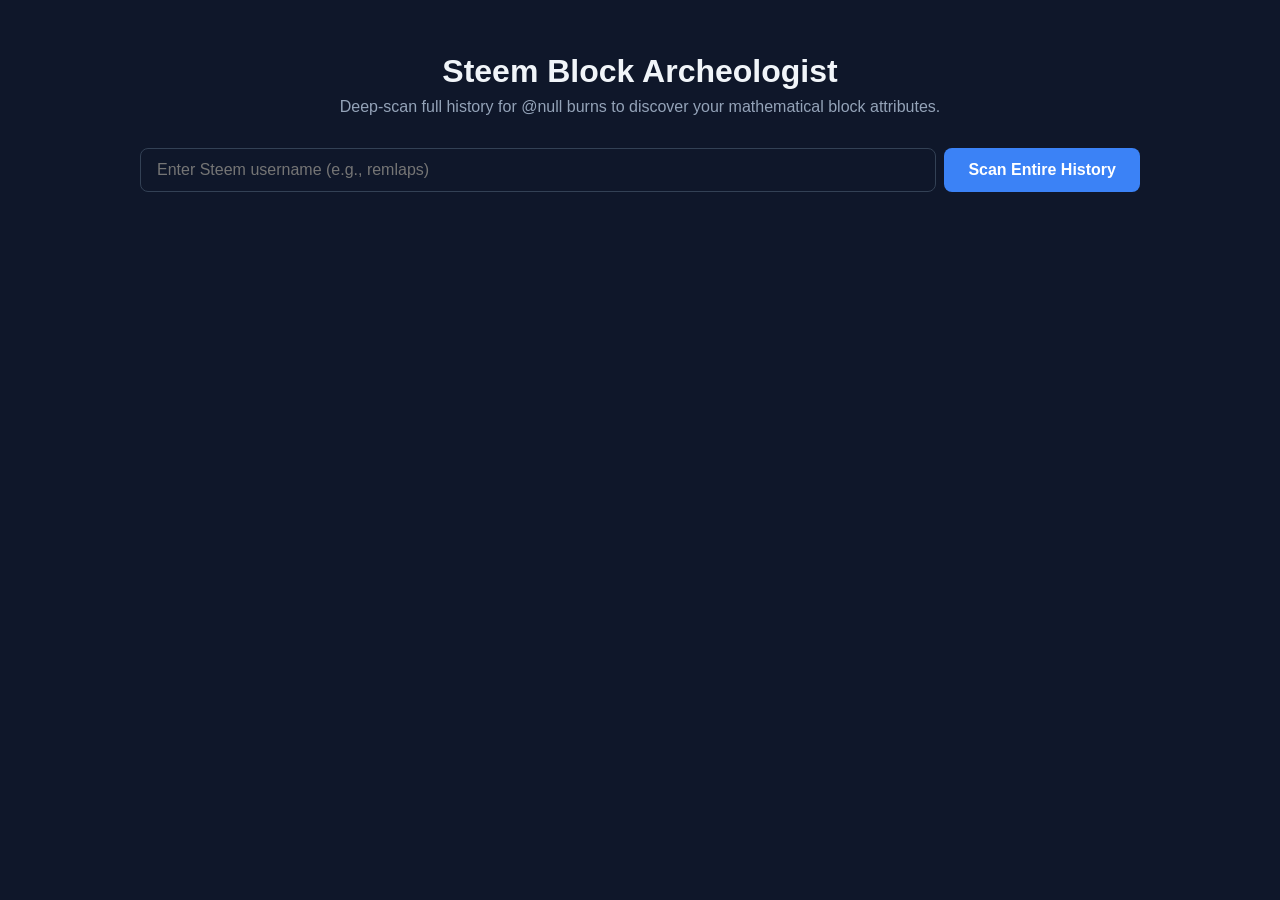
==== index.htm @ ae75a41e "Add initial HTML structure for Steem Block Archeologist" ====
<!DOCTYPE html>
<html lang="en">
<head>
    <meta charset="UTF-8">
    <meta name="viewport" content="width=device-width, initial-scale=1.0">
    <title>Steem Block Archeologist</title>
    <style>
        :root {
            --bg-color: #0f172a;
            --card-bg: #1e293b;
            --text-main: #f8fafc;
            --text-muted: #94a3b8;
            --accent: #3b82f6;
            --accent-gold: #f59e0b;

            /* Badge & Stat Border Colors */
            --color-prime: #818cf8; --bg-prime: #1e1b4b; --border-prime: #4338ca;
            --color-fib: #34d399; --bg-fib: #064e3b; --border-fib: #047857;
            --color-mile: #fb923c; --bg-mile: #7c2d12; --border-mile: #9a3412;
            --color-bin: #4ade80; --bg-bin: #14532d; --border-bin: #15803d;
            --color-even: #a7f3d0; --bg-even: #065f46; --border-even: #047857;
            --color-odd: #fbcfe8; --bg-odd: #831843; --border-odd: #9d174d;
            --color-pal: #f472b6; --bg-pal: #500724; --border-pal: #701a75;
            --color-harshad: #67e8f9; --bg-harshad: #164e63; --border-harshad: #0e7490;
            --color-biclass: #c084fc; --bg-biclass: #3b0764; --border-biclass: #581c87;
            --color-radar: #38bdf8; --bg-radar: #0c4a6e; --border-radar: #0369a1;
            --color-happy: #34d399; --bg-happy: #14532d; --border-happy: #166534;
            --color-bookend: #93c5fd; --bg-bookend: #1e3a8a; --border-bookend: #1d4ed8;
            --color-mill: #f43f5e; --bg-mill: #4c0519; --border-mill: #9f1239;
            --color-zeroes: #e2e8f0; --bg-zeroes: #334155; --border-zeroes: #475569;
            --color-kind: #a855f7; --bg-kind: #2e1065; --border-kind: #6b21a8;
            --color-std: #cbd5e1; --bg-std: #334155; --border-std: #475569;
        }
        body {
            font-family: -apple-system, BlinkMacSystemFont, "Segoe UI", Roboto, sans-serif;
            background-color: var(--bg-color);
            color: var(--text-main);
            margin: 0;
            padding: 2rem;
            display: flex;
            flex-direction: column;
            align-items: center;
        }
        .container {
            max-width: 1000px;
            width: 100%;
        }
        header {
            text-align: center;
            margin-bottom: 2rem;
        }
        h1 { margin-bottom: 0.5rem; color: #f1f5f9; }
        p { color: var(--text-muted); margin-top: 0; }
        .search-box {
            display: flex;
            gap: 0.5rem;
            margin-bottom: 2rem;
        }
        input {
            flex: 1;
            padding: 0.75rem 1rem;
            border-radius: 0.5rem;
            border: 1px solid #334155;
            background-color: #0f172a;
            color: white;
            font-size: 1rem;
        }
        button {
            padding: 0.75rem 1.5rem;
            border-radius: 0.5rem;
            border: none;
            background-color: var(--accent);
            color: white;
            font-size: 1rem;
            font-weight: 600;
            cursor: pointer;
        }
        button:hover { background-color: #2563eb; }
        button:disabled { background-color: #475569; cursor: not-allowed; }

        /* Summary Dashboard Styles */
        .summary-dashboard {
            background-color: #111827;
            border: 1px solid #1f2937;
            border-radius: 0.75rem;
            padding: 1.5rem;
            margin-bottom: 2rem;
            display: none;
        }
        .summary-title {
            font-size: 1.1rem;
            font-weight: 600;
            color: #f3f4f6;
            margin-bottom: 1rem;
            border-bottom: 1px solid #374151;
            padding-bottom: 0.5rem;
        }
        .summary-grid {
            display: grid;
            grid-template-columns: repeat(auto-fit, minmax(140px, 1fr));
            gap: 0.75rem;
        }
        .summary-stat {
            background-color: var(--card-bg);
            border: 1px solid #334155;
            border-radius: 0.5rem;
            padding: 0.5rem;
            text-align: center;
        }
        .stat-label {
            font-size: 0.7rem;
            font-weight: 700;
            text-transform: uppercase;
            letter-spacing: 0.05em;
            margin-bottom: 0.25rem;
            white-space: nowrap;
            overflow: hidden;
            text-overflow: ellipsis;
        }
        .stat-val { font-size: 1.25rem; font-weight: 700; }

        /* Label Colors applied to Stat Cards */
        .lbl-total { color: #f8fafc; } .lbl-prime { color: var(--color-prime); }
        .lbl-fib { color: var(--color-fib); } .lbl-mile { color: var(--color-mile); }
        .lbl-bin { color: var(--color-bin); } .lbl-even { color: var(--color-even); }
        .lbl-odd { color: var(--color-odd); } .lbl-pal { color: var(--color-pal); }
        .lbl-harshad { color: var(--color-harshad); } .lbl-biclass { color: var(--color-biclass); }
        .lbl-radar { color: var(--color-radar); } .lbl-happy { color: var(--color-happy); }
        .lbl-bookend { color: var(--color-bookend); } .lbl-mill { color: var(--color-mill); }
        .lbl-zeroes { color: var(--color-zeroes); } .lbl-kind { color: var(--color-kind); }
        .lbl-std { color: var(--color-std); }

        /* Card Layout Styles */
        .results-grid {
            display: grid;
            grid-template-columns: repeat(auto-fill, minmax(280px, 1fr));
            gap: 1.5rem;
        }
        .card {
            background-color: var(--card-bg);
            border: 1px solid #334155;
            border-radius: 0.75rem;
            padding: 1.25rem;
            display: flex;
            flex-direction: column;
            gap: 0.75rem;
            box-shadow: 0 4px 6px -1px rgb(0 0 0 / 0.1);
        }
        .card.king {
            border-color: var(--accent-gold);
            box-shadow: 0 0 12px rgba(245, 158, 11, 0.2);
        }
        .card-top-row {
            display: flex;
            justify-content: space-between;
            align-items: center;
        }
        .crown-badge {
            background-color: rgba(245, 158, 11, 0.15);
            color: var(--accent-gold);
            padding: 0.2rem 0.5rem;
            border-radius: 0.25rem;
            font-size: 0.7rem;
            font-weight: 700;
            text-transform: uppercase;
        }
        .dominance-note {
            font-size: 0.78rem;
            color: var(--text-muted);
            background: rgba(0,0,0,0.2);
            padding: 0.4rem 0.5rem;
            border-radius: 0.375rem;
        }
        .block-num { font-size: 1.25rem; font-weight: 700; color: #e2e8f0; }
        .burn-val { font-family: monospace; font-size: 0.95rem; color: #38bdf8; }
        .badges-container { display: flex; flex-wrap: wrap; gap: 0.4rem; margin-top: 0.5rem; }
        .badge {
            font-size: 0.7rem;
            font-weight: 700;
            padding: 0.25rem 0.5rem;
            border-radius: 0.25rem;
            text-transform: uppercase;
            letter-spacing: 0.05em;
        }
        .badge-prime { background-color: var(--bg-prime); color: var(--color-prime); border: 1px solid var(--border-prime); }
        .badge-fib { background-color: var(--bg-fib); color: var(--color-fib); border: 1px solid var(--border-fib); }
        .badge-milestone { background-color: var(--bg-mile); color: var(--color-mile); border: 1px solid var(--border-mile); }
        .badge-binary { background-color: var(--bg-bin); color: var(--color-bin); border: 1px solid var(--border-bin); }
        .badge-even { background-color: var(--bg-even); color: var(--color-even); border: 1px solid var(--border-even); }
        .badge-odd { background-color: var(--bg-odd); color: var(--color-odd); border: 1px solid var(--border-odd); }
        .badge-pal { background-color: var(--bg-pal); color: var(--color-pal); border: 1px solid var(--border-pal); }
        .badge-harshad { background-color: var(--bg-harshad); color: var(--color-harshad); border: 1px solid var(--border-harshad); }
        .badge-biclass { background-color: var(--bg-biclass); color: var(--color-biclass); border: 1px solid var(--border-biclass); }
        .badge-radar { background-color: var(--bg-radar); color: var(--color-radar); border: 1px solid var(--border-radar); }
        .badge-happy { background-color: var(--bg-happy); color: var(--color-happy); border: 1px solid var(--border-happy); }
        .badge-bookend { background-color: var(--bg-bookend); color: var(--color-bookend); border: 1px solid var(--border-bookend); }
        .badge-mill { background-color: var(--bg-mill); color: var(--color-mill); border: 1px solid var(--border-mill); }
        .badge-zeroes { background-color: var(--bg-zeroes); color: var(--color-zeroes); border: 1px solid var(--border-zeroes); }
        .badge-kind { background-color: var(--bg-kind); color: var(--color-kind); border: 1px solid var(--border-kind); }
        .status { text-align: center; color: var(--text-muted); font-style: italic; margin-bottom: 1rem; }
    </style>
</head>
<body>

<div class="container">
    <header>
        <h1>Steem Block Archeologist</h1>
        <p>Deep-scan full history for @null burns to discover your mathematical block attributes.</p>
    </header>

    <div class="search-box">
        <input type="text" id="username" placeholder="Enter Steem username (e.g., remlaps)" value="">
        <button id="scan-btn" onclick="scanBurnHistory()">Scan Entire History</button>
    </div>

    <div id="status" class="status"></div>

    <!-- Summary Dashboard Layout Frame -->
    <div id="summary-dashboard" class="summary-dashboard">
        <div class="summary-title">Archeology Metrics Summary</div>
        <div class="summary-grid">
            <div class="summary-stat" style="border-color: #4b5563;"><div class="stat-label lbl-total">Total Burned</div><div id="stat-total" class="stat-val">0</div></div>
            <div class="summary-stat" style="border-color: var(--border-even);"><div class="stat-label lbl-even">Even</div><div id="stat-even" class="stat-val">0</div></div>
            <div class="summary-stat" style="border-color: var(--border-odd);"><div class="stat-label lbl-odd">Odd</div><div id="stat-odd" class="stat-val">0</div></div>
            <div class="summary-stat" style="border-color: var(--border-pal);"><div class="stat-label lbl-pal">Palindrome</div><div id="stat-pal" class="stat-val">0</div></div>
            <div class="summary-stat" style="border-color: var(--border-harshad);"><div class="stat-label lbl-harshad">Harshad</div><div id="stat-harshad" class="stat-val">0</div></div>
            <div class="summary-stat" style="border-color: var(--border-biclass);"><div class="stat-label lbl-biclass">Bi-Class</div><div id="stat-biclass" class="stat-val">0</div></div>
            <div class="summary-stat" style="border-color: var(--border-radar);"><div class="stat-label lbl-radar">Radar</div><div id="stat-radar" class="stat-val">0</div></div>
            <div class="summary-stat" style="border-color: var(--border-happy);"><div class="stat-label lbl-happy">Happy Block</div><div id="stat-happy" class="stat-val">0</div></div>
            <div class="summary-stat" style="border-color: var(--border-bookend);"><div class="stat-label lbl-bookend">3-Dig Bookend</div><div id="stat-bookend" class="stat-val">0</div></div>
            <div class="summary-stat" style="border-color: var(--border-mill);"><div class="stat-label lbl-mill">Millennium</div><div id="stat-mill" class="stat-val">0</div></div>
            <div class="summary-stat" style="border-color: var(--border-zeroes);"><div class="stat-label lbl-zeroes">4-8 Zeroes</div><div id="stat-zeroes" class="stat-val">0</div></div>
            <div class="summary-stat" style="border-color: var(--border-kind);"><div class="stat-label lbl-kind">5-10 Of A Kind</div><div id="stat-kind" class="stat-val">0</div></div>
            <div class="summary-stat" style="border-color: var(--border-prime);"><div class="stat-label lbl-prime">Prime Mystic</div><div id="stat-prime" class="stat-val">0</div></div>
            <div class="summary-stat" style="border-color: var(--border-fib);"><div class="stat-label lbl-fib">Fibonacci</div><div id="stat-fib" class="stat-val">0</div></div>
            <div class="summary-stat" style="border-color: var(--border-mile);"><div class="stat-label lbl-mile">Century</div><div id="stat-mile" class="stat-val">0</div></div>
            <div class="summary-stat" style="border-color: var(--border-bin);"><div class="stat-label lbl-bin">Binary</div><div id="stat-bin" class="stat-val">0</div></div>
            <div class="summary-stat" style="border-color: var(--border-std);"><div class="stat-label lbl-std">Standard</div><div id="stat-std" class="stat-val">0</div></div>
            <div class="summary-stat" style="border-color: var(--accent-gold);"><div class="stat-label" style="color: var(--accent-gold);">Burn King</div><div id="stat-king" class="stat-val">0</div></div>
        </div>
    </div>

    <div id="results" class="results-grid"></div>
</div>

<script>
    // Traditional Math Checks
    function isPrime(num) {
        if (num <= 1) return false;
        if (num <= 3) return true;
        if (num % 2 === 0 || num % 3 === 0) return false;
        for (let i = 5; i * i <= num; i += 6) {
            if (num % i === 0 || num % (i + 2) === 0) return false;
        }
        return true;
    }

    // Checking bounds dynamically using standard text comparison
    function isPerfectSquare(x) {
        let s = parseInt(Math.sqrt(x));
        return (s * s === x);
    }

    function isFibonacci(num) {
        return isPerfectSquare(5 * num * num + 4) || isPerfectSquare(5 * num * num - 4);
    }

    function isBinary(num) {
        return /^[01]+$/.test(num.toString());
    }

    function isMilestone(num) {
        return num % 100 === 0;
    }

    // --- ARCHEOLOGY CLASSIFICATIONS ---
    function isPalindrome(str) {
        return str === str.split('').reverse().join('');
    }

    function isHarshad(num, str) {
        let sum = 0;
        for (let i = 0; i < str.length; i++) {
            sum += parseInt(str[i]);
        }
        return sum > 0 && num % sum === 0;
    }

    function isBiClass(str) {
        const uniqueSet = new Set(str.split(''));
        return uniqueSet.size === 2;
    }

    function isRadar(str) {
        if (str.length % 2 !== 0) return false;
        const half = str.length / 2;
        return str.substring(0, half) === str.substring(half);
    }

    function isHappyNumber(num) {
        let seen = new Set();
        while (num !== 1 && !seen.has(num)) {
            seen.add(num);
            let sum = 0;
            while (num > 0) {
                let digit = num % 10;
                sum += digit * digit;
                num = Math.floor(num / 10);
            }
            num = sum;
        }
        return num === 1;
    }

    function is3DigitBookend(str) {
        if (str.length < 6) return false;
        return str.substring(0, 3) === str.substring(str.length - 3);
    }

    function isMillennium(num) {
        return num % 1000 === 0;
    }

    function has4To8Zeroes(str) {
        const match = str.match(/0+$/);
        if (!match) return false;
        const count = match[0].length;
        return count >= 4 && count <= 8;
    }

    function is5To10OfAKind(str) {
        const counts = {};
        for (let char of str) {
            counts[char] = (counts[char] || 0) + 1;
        }
        for (let char in counts) {
            if (counts[char] >= 5 && counts[char] <= 10) return true;
        }
        return false;
    }

    const sleep = ms => new Promise(r => setTimeout(r, ms));

    // Helper: resolve a named column out of an SDS "cols" descriptor, which
    // shows up either as an array of names (use indexOf) or as an object
    // mapping name -> index (use the property directly). Falls back to a
    // provided default if the column can't be located either way, so a
    // missing/renamed column degrades gracefully instead of crashing.
    function resolveColIdx(cols, name, fallback) {
        if (Array.isArray(cols)) {
            const idx = cols.indexOf(name);
            return idx === -1 ? fallback : idx;
        } else if (cols && typeof cols === 'object') {
            if (typeof cols[name] !== 'undefined') return cols[name];
            const idx = Object.keys(cols).indexOf(name);
            return idx === -1 ? fallback : idx;
        }
        return fallback;
    }

    // BURN LEDGER PRELOAD
    // The previous approach made one steemworld request PER burn to check
    // dominance - even batched 10-at-a-time, an account with hundreds of
    // burns meant dozens of sequential round trips, which is what made this
    // hang/crawl. Instead, fetch the entire global @null burn ledger for the
    // relevant time window ONCE (paginated, 1000 rows/page), bucket it by
    // exact timestamp (= exact block, since each Steem block has a unique
    // timestamp), and then every burn's dominance check afterward is a plain
    // in-memory lookup - zero additional network calls.
    async function fetchAllNullBurns(fromTime, toTime, statusDiv) {
        const limit = 1000;
        let offset = 0;
        let keepGoing = true;
        const burnsByKey = {}; // key: `${time}|${unit}` -> [{from, amount}]

        while (keepGoing) {
            const query = { type: "transfer", to: "null", fromTime: fromTime, toTime: toTime };
            const url = `https://sds.steemworld.org/transfers_api/getTransfers/${encodeURIComponent(JSON.stringify(query))}/${limit}/${offset}`;
            statusDiv.innerText = `Pre-loading global @null burn ledger (${offset.toLocaleString()} records so far)...`;

            const response = await fetch(url);
            const data = await response.json();

            if (!data || !data.result || !Array.isArray(data.result.rows)) break;

            const rows = data.result.rows;
            const cols = data.result.cols;
            const timeIdx = resolveColIdx(cols, 'time', 0);
            const fromIdx = resolveColIdx(cols, 'from', 1);
            const amountIdx = resolveColIdx(cols, 'amount', 3);
            const unitIdx = resolveColIdx(cols, 'unit', 4);

            rows.forEach(row => {
                const key = `${row[timeIdx]}|${row[unitIdx]}`;
                if (!burnsByKey[key]) burnsByKey[key] = [];
                burnsByKey[key].push({ from: row[fromIdx], amount: parseFloat(row[amountIdx]) || 0 });
            });

            if (rows.length < limit) {
                keepGoing = false;
            } else {
                offset += limit;
            }
        }

        return burnsByKey;
    }

    // Instant, in-memory dominance lookup against the preloaded ledger.
    function lookupDominance(burnsByKey, account, personalAmount, symbol, timestamp) {
        if (typeof timestamp === 'undefined' || timestamp === null) {
            return null; // no timestamp available - skip dominance check gracefully
        }

        const key = `${timestamp}|${symbol}`;
        const rows = burnsByKey[key] || [];

        const burnMap = {};
        rows.forEach(({ from, amount }) => {
            burnMap[from] = (burnMap[from] || 0) + amount;
        });

        if (!(account in burnMap)) {
            burnMap[account] = personalAmount;
        }

        let isHighest = true;
        let kingAccount = account;
        let maxBurn = burnMap[account];

        for (const [who, total] of Object.entries(burnMap)) {
            if (total > maxBurn) {
                maxBurn = total;
                kingAccount = who;
                isHighest = false;
            }
        }

        return {
            isHighest,
            kingAccount,
            maxBurn,
            competitorsCount: Object.keys(burnMap).length
        };
    }

    async function scanBurnHistory() {
        const username = document.getElementById('username').value.trim().toLowerCase();
        const statusDiv = document.getElementById('status');
        const resultsDiv = document.getElementById('results');
        const dashboard = document.getElementById('summary-dashboard');
        const btn = document.getElementById('scan-btn');

        if (!username) {
            statusDiv.innerText = "Please enter a username.";
            return;
        }

        btn.disabled = true;
        resultsDiv.innerHTML = "";
        dashboard.style.display = "none";
        statusDiv.innerText = "Querying SteemWorld SDS Server...";

        let foundBlocks = [];

        let stats = {
            total: 0, even: 0, odd: 0, palindrome: 0, harshad: 0, biclass: 0,
            radar: 0, happy: 0, bookend: 0, mill: 0, zeroes: 0, kind: 0,
            prime: 0, fib: 0, milestone: 0, binary: 0, standard: 0, king: 0
        };

        try {
            const startTime = 1456790400;
            const endTime = Math.floor(Date.now() / 1000);
            const url = `https://sds.steemworld.org/account_history_api/getHistoryByOpTypesTime/${username}/transfer/${startTime}-${endTime}`;

            const response = await fetch(url);
            const data = await response.json();

            if (!data || !data.result || !data.result.rows) {
                statusDiv.innerText = "No transfer records returned from the SDS query window.";
                btn.disabled = false;
                return;
            }

            const rows = data.result.rows;
            const cols = data.result.cols;

            let blockIdx, opIdx, timeIdx;
            if (Array.isArray(cols)) {
                blockIdx = cols.indexOf('block');
                opIdx = cols.indexOf('op');
                timeIdx = cols.indexOf('time');
            } else if (typeof cols === 'object' && cols !== null) {
                blockIdx = typeof cols.block !== 'undefined' ? cols.block : Object.keys(cols).indexOf('block');
                opIdx = typeof cols.op !== 'undefined' ? cols.op : Object.keys(cols).indexOf('op');
                timeIdx = typeof cols.time !== 'undefined' ? cols.time : Object.keys(cols).indexOf('time');
            }

            if (blockIdx === -1 || blockIdx === undefined) blockIdx = 2;
            if (opIdx === -1 || opIdx === undefined) opIdx = 5;
            if (timeIdx === -1 || timeIdx === undefined) timeIdx = undefined; // no fallback guess - stay graceful

            statusDiv.innerText = `Filtering ${rows.length} total historical transfers for @null burns...`;

            for (let i = rows.length - 1; i >= 0; i--) {
                const row = rows[i];
                const blockNum = row[blockIdx];
                const op = row[opIdx];
                const timestamp = typeof timeIdx !== 'undefined' ? row[timeIdx] : undefined;

                let targetTo = "";
                let targetAmount = "";

                if (op && typeof op === 'object' && !Array.isArray(op)) {
                    targetTo = op.to;
                    targetAmount = op.amount;
                } else if (Array.isArray(op) && op[1]) {
                    targetTo = op[1].to;
                    targetAmount = op[1].amount;
                }

                if (targetTo === 'null') {
                    foundBlocks.push({
                        blockNum: blockNum,
                        burnAmount: targetAmount,
                        timestamp: timestamp
                    });
                }
            }

            if (foundBlocks.length === 0) {
                statusDiv.innerText = "Scan complete. No @null burn operations found in your transfer history.";
                btn.disabled = false;
                return;
            }

            statusDiv.innerText = `Found ${foundBlocks.length} burn actions. Preloading global burn ledger to check king status...`;

            // --- ONE-TIME BULK LEDGER PRELOAD ---
            // Narrow the global @null-burn fetch to just the span of time
            // this account's own burns cover (instead of the whole chain),
            // then look up every burn's dominance in memory - no more
            // per-burn network round trips at all.
            const validTimestamps = foundBlocks
                .map(b => b.timestamp)
                .filter(t => typeof t !== 'undefined' && t !== null);

            let burnsByKey = {};
            if (validTimestamps.length > 0) {
                const ledgerFrom = Math.min(...validTimestamps);
                const ledgerTo = Math.max(...validTimestamps);
                burnsByKey = await fetchAllNullBurns(ledgerFrom, ledgerTo, statusDiv);
            }

            statusDiv.innerText = `Ledger preloaded. Checking burn-king status for ${foundBlocks.length} burns...`;

            const dominanceResults = foundBlocks.map(item => {
                const amountStrParts = String(item.burnAmount).split(' ');
                if (amountStrParts.length !== 2) return null;
                const [amountStr, symbol] = amountStrParts;
                const parsedAmount = parseFloat(amountStr) || 0;
                return lookupDominance(burnsByKey, username, parsedAmount, symbol, item.timestamp);
            });

            // Only keep burns where the account was confirmed as the burn
            // king for that block. Anything where dominance couldn't be
            // determined (null) or where another account out-burned them is
            // excluded entirely - it never reaches the badge/card stage.
            const kingBlocks = [];
            for (let i = 0; i < foundBlocks.length; i++) {
                const dominance = dominanceResults[i];
                if (dominance && dominance.isHighest) {
                    kingBlocks.push({ item: foundBlocks[i], dominance });
                }
            }

            if (kingBlocks.length === 0) {
                statusDiv.innerText = `Scan complete. Found ${foundBlocks.length} burn(s), but none were burn-king for their block.`;
                btn.disabled = false;
                return;
            }

            statusDiv.innerText = `Confirmed ${kingBlocks.length} burn-king block(s) out of ${foundBlocks.length} total burns. Running architectural analysis matrix...`;

            kingBlocks.forEach(({ item, dominance }) => {
                const n = item.blockNum;
                const s = n.toString();
                let badgeHTML = '';
                let hasSpecialTrait = false;

                stats.total++;
                stats.king++;

                if (n % 2 === 0) { badgeHTML += '<span class="badge badge-even">Even Block</span>'; stats.even++; }
                else { badgeHTML += '<span class="badge badge-odd">Odd Block</span>'; stats.odd++; }

                if (isPalindrome(s)) { badgeHTML += '<span class="badge badge-pal">Palindrome</span>'; stats.palindrome++; hasSpecialTrait = true; }
                if (isHarshad(n, s)) { badgeHTML += '<span class="badge badge-harshad">Harshad</span>'; stats.harshad++; hasSpecialTrait = true; }
                if (isBiClass(s)) { badgeHTML += '<span class="badge badge-biclass">Bi-Class</span>'; stats.biclass++; hasSpecialTrait = true; }
                if (isRadar(s)) { badgeHTML += '<span class="badge badge-radar">Radar</span>'; stats.radar++; hasSpecialTrait = true; }
                if (isHappyNumber(n)) { badgeHTML += '<span class="badge badge-happy">Happy Block</span>'; stats.happy++; hasSpecialTrait = true; }
                if (is3DigitBookend(s)) { badgeHTML += '<span class="badge badge-bookend">3-Dig Bookend</span>'; stats.bookend++; hasSpecialTrait = true; }

                if (isMillennium(n)) { badgeHTML += '<span class="badge badge-mill">Millennium</span>'; stats.mill++; hasSpecialTrait = true; }
                if (has4To8Zeroes(s)) { badgeHTML += '<span class="badge badge-zeroes">4-8 Zeroes</span>'; stats.zeroes++; hasSpecialTrait = true; }
                if (is5To10OfAKind(s)) { badgeHTML += '<span class="badge badge-kind">5-10 Of A Kind</span>'; stats.kind++; hasSpecialTrait = true; }

                if (isPrime(n)) { badgeHTML += '<span class="badge badge-prime">Prime Mystic</span>'; stats.prime++; hasSpecialTrait = true; }
                if (isFibonacci(n)) { badgeHTML += '<span class="badge badge-fib">Fibonacci Helix</span>'; stats.fib++; hasSpecialTrait = true; }
                if (isMilestone(n)) { badgeHTML += '<span class="badge badge-milestone">Century Block</span>'; stats.milestone++; hasSpecialTrait = true; }
                if (isBinary(n)) { badgeHTML += '<span class="badge badge-binary">Binary Code</span>'; stats.binary++; hasSpecialTrait = true; }

                if (!hasSpecialTrait) {
                    stats.standard++;
                }

                const crownHTML = '<span class="crown-badge">👑 Burn King</span>';
                const dominanceHTML = dominance.competitorsCount > 1
                    ? `<div class="dominance-note">Dominated block over ${dominance.competitorsCount - 1} other burner(s).</div>`
                    : `<div class="dominance-note">Solo burner in this block.</div>`;

                const card = document.createElement('div');
                card.className = 'card king';
                card.innerHTML = `
                    <div class="card-top-row">
                        <div class="block-num">Block #${n.toLocaleString()}</div>
                        ${crownHTML}
                    </div>
                    <div class="burn-val">Burned: ${item.burnAmount}</div>
                    ${dominanceHTML}
                    <div class="badges-container">${badgeHTML}</div>
                `;
                resultsDiv.appendChild(card);
            });

            // Updating structural DOM nodes
            document.getElementById('stat-total').innerText = stats.total.toLocaleString();
            document.getElementById('stat-even').innerText = stats.even.toLocaleString();
            document.getElementById('stat-odd').innerText = stats.odd.toLocaleString();
            document.getElementById('stat-pal').innerText = stats.palindrome.toLocaleString();
            document.getElementById('stat-harshad').innerText = stats.harshad.toLocaleString();
            document.getElementById('stat-biclass').innerText = stats.biclass.toLocaleString();
            document.getElementById('stat-radar').innerText = stats.radar.toLocaleString();
            document.getElementById('stat-happy').innerText = stats.happy.toLocaleString();
            document.getElementById('stat-bookend').innerText = stats.bookend.toLocaleString();
            document.getElementById('stat-mill').innerText = stats.mill.toLocaleString();
            document.getElementById('stat-zeroes').innerText = stats.zeroes.toLocaleString();
            document.getElementById('stat-kind').innerText = stats.kind.toLocaleString();
            document.getElementById('stat-prime').innerText = stats.prime.toLocaleString();
            document.getElementById('stat-fib').innerText = stats.fib.toLocaleString();
            document.getElementById('stat-mile').innerText = stats.milestone.toLocaleString();
            document.getElementById('stat-bin').innerText = stats.binary.toLocaleString();
            document.getElementById('stat-std').innerText = stats.standard.toLocaleString();
            document.getElementById('stat-king').innerText = stats.king.toLocaleString();

            dashboard.style.display = "block";
            statusDiv.innerText = `Report complete! Archeology engine successfully isolated ${foundBlocks.length} collection records.`;

        } catch (error) {
            console.error(error);
            statusDiv.innerText = `Query Error: ${error.message}. Ensure the username is correct and SDS is reachable.`;
        } finally {
            btn.disabled = false;
        }
    }
</script>

</body>
</html>
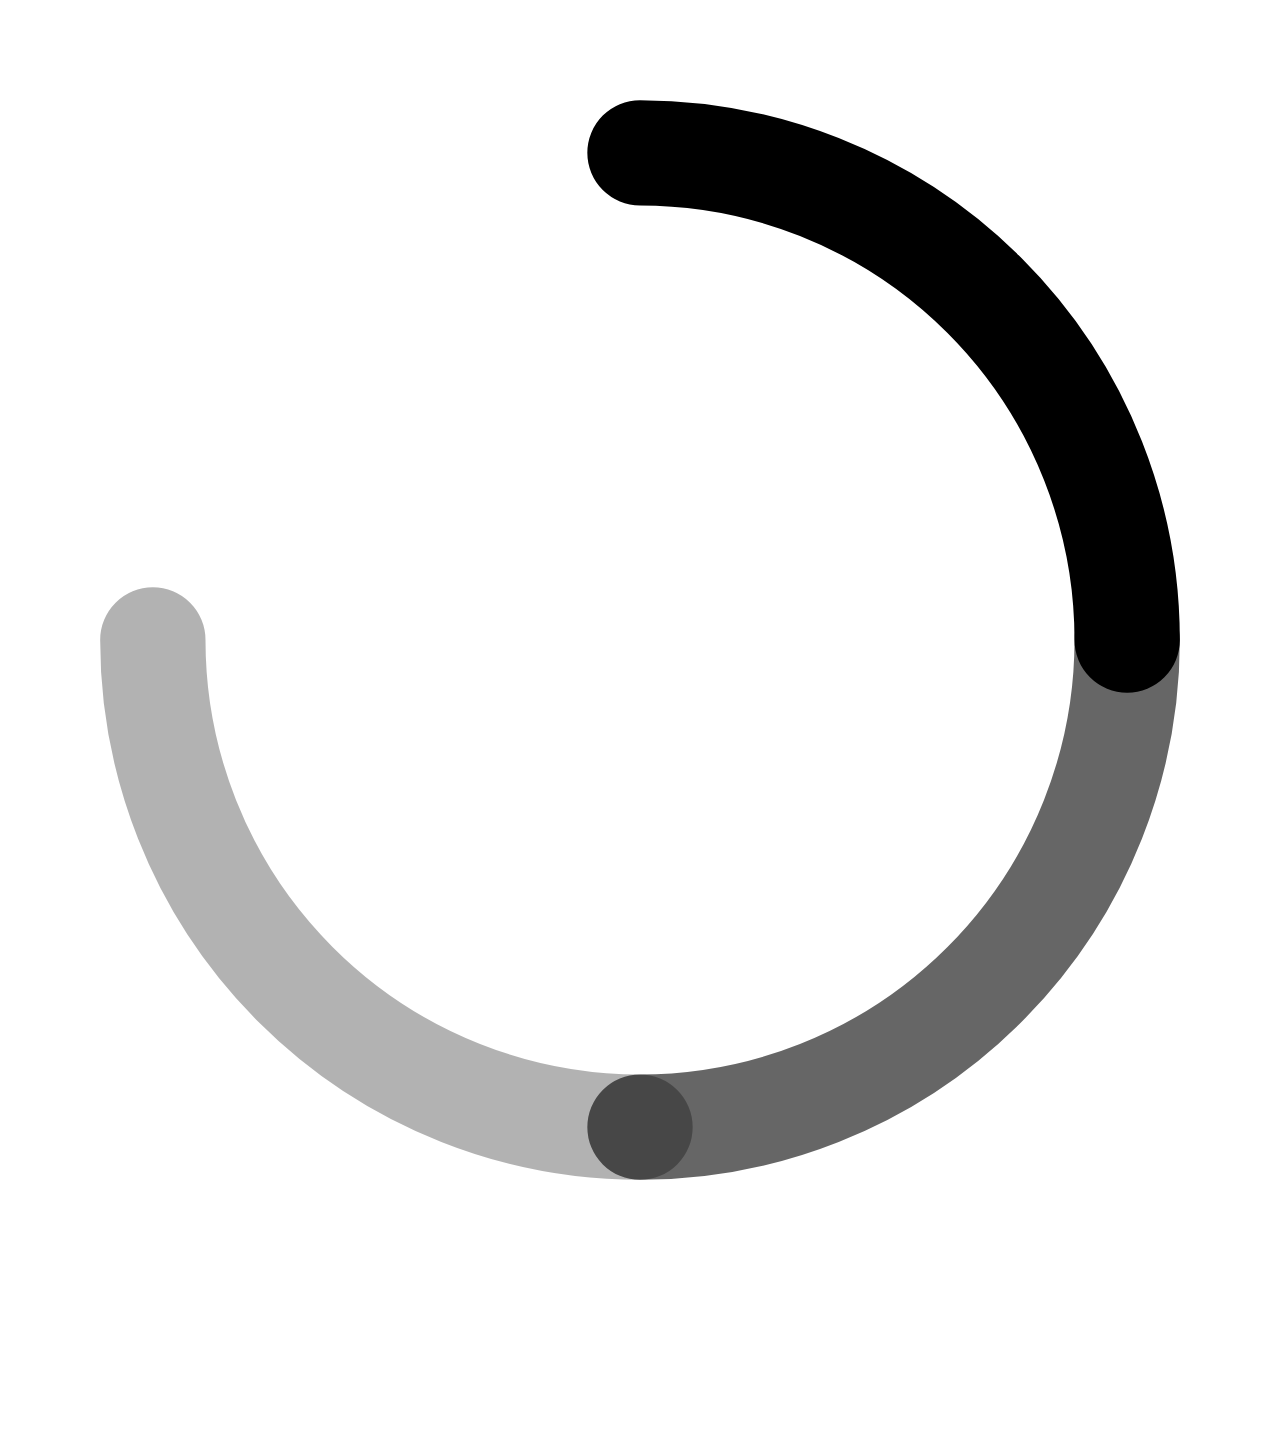
==== commit 9b366b4e: "Update print statement from 'Hello' to 'Goodbye'" ====
--- a/index.htm
+++ b/index.htm
@@ -1,670 +1,2 @@
-<!DOCTYPE html>
-<html lang="en">
-<head>
-    <meta charset="UTF-8">
-    <meta name="viewport" content="width=device-width, initial-scale=1.0">
-    <title>Steem Block Archeologist</title>
-    <style>
-        :root {
-            --bg-color: #0f172a;
-            --card-bg: #1e293b;
-            --text-main: #f8fafc;
-            --text-muted: #94a3b8;
-            --accent: #3b82f6;
-            --accent-gold: #f59e0b;
-
-            /* Badge & Stat Border Colors */
-            --color-prime: #818cf8; --bg-prime: #1e1b4b; --border-prime: #4338ca;
-            --color-fib: #34d399; --bg-fib: #064e3b; --border-fib: #047857;
-            --color-mile: #fb923c; --bg-mile: #7c2d12; --border-mile: #9a3412;
-            --color-bin: #4ade80; --bg-bin: #14532d; --border-bin: #15803d;
-            --color-even: #a7f3d0; --bg-even: #065f46; --border-even: #047857;
-            --color-odd: #fbcfe8; --bg-odd: #831843; --border-odd: #9d174d;
-            --color-pal: #f472b6; --bg-pal: #500724; --border-pal: #701a75;
-            --color-harshad: #67e8f9; --bg-harshad: #164e63; --border-harshad: #0e7490;
-            --color-biclass: #c084fc; --bg-biclass: #3b0764; --border-biclass: #581c87;
-            --color-radar: #38bdf8; --bg-radar: #0c4a6e; --border-radar: #0369a1;
-            --color-happy: #34d399; --bg-happy: #14532d; --border-happy: #166534;
-            --color-bookend: #93c5fd; --bg-bookend: #1e3a8a; --border-bookend: #1d4ed8;
-            --color-mill: #f43f5e; --bg-mill: #4c0519; --border-mill: #9f1239;
-            --color-zeroes: #e2e8f0; --bg-zeroes: #334155; --border-zeroes: #475569;
-            --color-kind: #a855f7; --bg-kind: #2e1065; --border-kind: #6b21a8;
-            --color-std: #cbd5e1; --bg-std: #334155; --border-std: #475569;
-        }
-        body {
-            font-family: -apple-system, BlinkMacSystemFont, "Segoe UI", Roboto, sans-serif;
-            background-color: var(--bg-color);
-            color: var(--text-main);
-            margin: 0;
-            padding: 2rem;
-            display: flex;
-            flex-direction: column;
-            align-items: center;
-        }
-        .container {
-            max-width: 1000px;
-            width: 100%;
-        }
-        header {
-            text-align: center;
-            margin-bottom: 2rem;
-        }
-        h1 { margin-bottom: 0.5rem; color: #f1f5f9; }
-        p { color: var(--text-muted); margin-top: 0; }
-        .search-box {
-            display: flex;
-            gap: 0.5rem;
-            margin-bottom: 2rem;
-        }
-        input {
-            flex: 1;
-            padding: 0.75rem 1rem;
-            border-radius: 0.5rem;
-            border: 1px solid #334155;
-            background-color: #0f172a;
-            color: white;
-            font-size: 1rem;
-        }
-        button {
-            padding: 0.75rem 1.5rem;
-            border-radius: 0.5rem;
-            border: none;
-            background-color: var(--accent);
-            color: white;
-            font-size: 1rem;
-            font-weight: 600;
-            cursor: pointer;
-        }
-        button:hover { background-color: #2563eb; }
-        button:disabled { background-color: #475569; cursor: not-allowed; }
-
-        /* Summary Dashboard Styles */
-        .summary-dashboard {
-            background-color: #111827;
-            border: 1px solid #1f2937;
-            border-radius: 0.75rem;
-            padding: 1.5rem;
-            margin-bottom: 2rem;
-            display: none;
-        }
-        .summary-title {
-            font-size: 1.1rem;
-            font-weight: 600;
-            color: #f3f4f6;
-            margin-bottom: 1rem;
-            border-bottom: 1px solid #374151;
-            padding-bottom: 0.5rem;
-        }
-        .summary-grid {
-            display: grid;
-            grid-template-columns: repeat(auto-fit, minmax(140px, 1fr));
-            gap: 0.75rem;
-        }
-        .summary-stat {
-            background-color: var(--card-bg);
-            border: 1px solid #334155;
-            border-radius: 0.5rem;
-            padding: 0.5rem;
-            text-align: center;
-        }
-        .stat-label {
-            font-size: 0.7rem;
-            font-weight: 700;
-            text-transform: uppercase;
-            letter-spacing: 0.05em;
-            margin-bottom: 0.25rem;
-            white-space: nowrap;
-            overflow: hidden;
-            text-overflow: ellipsis;
-        }
-        .stat-val { font-size: 1.25rem; font-weight: 700; }
-
-        /* Label Colors applied to Stat Cards */
-        .lbl-total { color: #f8fafc; } .lbl-prime { color: var(--color-prime); }
-        .lbl-fib { color: var(--color-fib); } .lbl-mile { color: var(--color-mile); }
-        .lbl-bin { color: var(--color-bin); } .lbl-even { color: var(--color-even); }
-        .lbl-odd { color: var(--color-odd); } .lbl-pal { color: var(--color-pal); }
-        .lbl-harshad { color: var(--color-harshad); } .lbl-biclass { color: var(--color-biclass); }
-        .lbl-radar { color: var(--color-radar); } .lbl-happy { color: var(--color-happy); }
-        .lbl-bookend { color: var(--color-bookend); } .lbl-mill { color: var(--color-mill); }
-        .lbl-zeroes { color: var(--color-zeroes); } .lbl-kind { color: var(--color-kind); }
-        .lbl-std { color: var(--color-std); }
-
-        /* Card Layout Styles */
-        .results-grid {
-            display: grid;
-            grid-template-columns: repeat(auto-fill, minmax(280px, 1fr));
-            gap: 1.5rem;
-        }
-        .card {
-            background-color: var(--card-bg);
-            border: 1px solid #334155;
-            border-radius: 0.75rem;
-            padding: 1.25rem;
-            display: flex;
-            flex-direction: column;
-            gap: 0.75rem;
-            box-shadow: 0 4px 6px -1px rgb(0 0 0 / 0.1);
-        }
-        .card.king {
-            border-color: var(--accent-gold);
-            box-shadow: 0 0 12px rgba(245, 158, 11, 0.2);
-        }
-        .card-top-row {
-            display: flex;
-            justify-content: space-between;
-            align-items: center;
-        }
-        .crown-badge {
-            background-color: rgba(245, 158, 11, 0.15);
-            color: var(--accent-gold);
-            padding: 0.2rem 0.5rem;
-            border-radius: 0.25rem;
-            font-size: 0.7rem;
-            font-weight: 700;
-            text-transform: uppercase;
-        }
-        .dominance-note {
-            font-size: 0.78rem;
-            color: var(--text-muted);
-            background: rgba(0,0,0,0.2);
-            padding: 0.4rem 0.5rem;
-            border-radius: 0.375rem;
-        }
-        .block-num { font-size: 1.25rem; font-weight: 700; color: #e2e8f0; }
-        .burn-val { font-family: monospace; font-size: 0.95rem; color: #38bdf8; }
-        .badges-container { display: flex; flex-wrap: wrap; gap: 0.4rem; margin-top: 0.5rem; }
-        .badge {
-            font-size: 0.7rem;
-            font-weight: 700;
-            padding: 0.25rem 0.5rem;
-            border-radius: 0.25rem;
-            text-transform: uppercase;
-            letter-spacing: 0.05em;
-        }
-        .badge-prime { background-color: var(--bg-prime); color: var(--color-prime); border: 1px solid var(--border-prime); }
-        .badge-fib { background-color: var(--bg-fib); color: var(--color-fib); border: 1px solid var(--border-fib); }
-        .badge-milestone { background-color: var(--bg-mile); color: var(--color-mile); border: 1px solid var(--border-mile); }
-        .badge-binary { background-color: var(--bg-bin); color: var(--color-bin); border: 1px solid var(--border-bin); }
-        .badge-even { background-color: var(--bg-even); color: var(--color-even); border: 1px solid var(--border-even); }
-        .badge-odd { background-color: var(--bg-odd); color: var(--color-odd); border: 1px solid var(--border-odd); }
-        .badge-pal { background-color: var(--bg-pal); color: var(--color-pal); border: 1px solid var(--border-pal); }
-        .badge-harshad { background-color: var(--bg-harshad); color: var(--color-harshad); border: 1px solid var(--border-harshad); }
-        .badge-biclass { background-color: var(--bg-biclass); color: var(--color-biclass); border: 1px solid var(--border-biclass); }
-        .badge-radar { background-color: var(--bg-radar); color: var(--color-radar); border: 1px solid var(--border-radar); }
-        .badge-happy { background-color: var(--bg-happy); color: var(--color-happy); border: 1px solid var(--border-happy); }
-        .badge-bookend { background-color: var(--bg-bookend); color: var(--color-bookend); border: 1px solid var(--border-bookend); }
-        .badge-mill { background-color: var(--bg-mill); color: var(--color-mill); border: 1px solid var(--border-mill); }
-        .badge-zeroes { background-color: var(--bg-zeroes); color: var(--color-zeroes); border: 1px solid var(--border-zeroes); }
-        .badge-kind { background-color: var(--bg-kind); color: var(--color-kind); border: 1px solid var(--border-kind); }
-        .status { text-align: center; color: var(--text-muted); font-style: italic; margin-bottom: 1rem; }
-    </style>
-</head>
-<body>
-
-<div class="container">
-    <header>
-        <h1>Steem Block Archeologist</h1>
-        <p>Deep-scan full history for @null burns to discover your mathematical block attributes.</p>
-    </header>
-
-    <div class="search-box">
-        <input type="text" id="username" placeholder="Enter Steem username (e.g., remlaps)" value="">
-        <button id="scan-btn" onclick="scanBurnHistory()">Scan Entire History</button>
-    </div>
-
-    <div id="status" class="status"></div>
-
-    <!-- Summary Dashboard Layout Frame -->
-    <div id="summary-dashboard" class="summary-dashboard">
-        <div class="summary-title">Archeology Metrics Summary</div>
-        <div class="summary-grid">
-            <div class="summary-stat" style="border-color: #4b5563;"><div class="stat-label lbl-total">Total Burned</div><div id="stat-total" class="stat-val">0</div></div>
-            <div class="summary-stat" style="border-color: var(--border-even);"><div class="stat-label lbl-even">Even</div><div id="stat-even" class="stat-val">0</div></div>
-            <div class="summary-stat" style="border-color: var(--border-odd);"><div class="stat-label lbl-odd">Odd</div><div id="stat-odd" class="stat-val">0</div></div>
-            <div class="summary-stat" style="border-color: var(--border-pal);"><div class="stat-label lbl-pal">Palindrome</div><div id="stat-pal" class="stat-val">0</div></div>
-            <div class="summary-stat" style="border-color: var(--border-harshad);"><div class="stat-label lbl-harshad">Harshad</div><div id="stat-harshad" class="stat-val">0</div></div>
-            <div class="summary-stat" style="border-color: var(--border-biclass);"><div class="stat-label lbl-biclass">Bi-Class</div><div id="stat-biclass" class="stat-val">0</div></div>
-            <div class="summary-stat" style="border-color: var(--border-radar);"><div class="stat-label lbl-radar">Radar</div><div id="stat-radar" class="stat-val">0</div></div>
-            <div class="summary-stat" style="border-color: var(--border-happy);"><div class="stat-label lbl-happy">Happy Block</div><div id="stat-happy" class="stat-val">0</div></div>
-            <div class="summary-stat" style="border-color: var(--border-bookend);"><div class="stat-label lbl-bookend">3-Dig Bookend</div><div id="stat-bookend" class="stat-val">0</div></div>
-            <div class="summary-stat" style="border-color: var(--border-mill);"><div class="stat-label lbl-mill">Millennium</div><div id="stat-mill" class="stat-val">0</div></div>
-            <div class="summary-stat" style="border-color: var(--border-zeroes);"><div class="stat-label lbl-zeroes">4-8 Zeroes</div><div id="stat-zeroes" class="stat-val">0</div></div>
-            <div class="summary-stat" style="border-color: var(--border-kind);"><div class="stat-label lbl-kind">5-10 Of A Kind</div><div id="stat-kind" class="stat-val">0</div></div>
-            <div class="summary-stat" style="border-color: var(--border-prime);"><div class="stat-label lbl-prime">Prime Mystic</div><div id="stat-prime" class="stat-val">0</div></div>
-            <div class="summary-stat" style="border-color: var(--border-fib);"><div class="stat-label lbl-fib">Fibonacci</div><div id="stat-fib" class="stat-val">0</div></div>
-            <div class="summary-stat" style="border-color: var(--border-mile);"><div class="stat-label lbl-mile">Century</div><div id="stat-mile" class="stat-val">0</div></div>
-            <div class="summary-stat" style="border-color: var(--border-bin);"><div class="stat-label lbl-bin">Binary</div><div id="stat-bin" class="stat-val">0</div></div>
-            <div class="summary-stat" style="border-color: var(--border-std);"><div class="stat-label lbl-std">Standard</div><div id="stat-std" class="stat-val">0</div></div>
-            <div class="summary-stat" style="border-color: var(--accent-gold);"><div class="stat-label" style="color: var(--accent-gold);">Burn King</div><div id="stat-king" class="stat-val">0</div></div>
-        </div>
-    </div>
-
-    <div id="results" class="results-grid"></div>
-</div>
-
-<script>
-    // Traditional Math Checks
-    function isPrime(num) {
-        if (num <= 1) return false;
-        if (num <= 3) return true;
-        if (num % 2 === 0 || num % 3 === 0) return false;
-        for (let i = 5; i * i <= num; i += 6) {
-            if (num % i === 0 || num % (i + 2) === 0) return false;
-        }
-        return true;
-    }
-
-    // Checking bounds dynamically using standard text comparison
-    function isPerfectSquare(x) {
-        let s = parseInt(Math.sqrt(x));
-        return (s * s === x);
-    }
-
-    function isFibonacci(num) {
-        return isPerfectSquare(5 * num * num + 4) || isPerfectSquare(5 * num * num - 4);
-    }
-
-    function isBinary(num) {
-        return /^[01]+$/.test(num.toString());
-    }
-
-    function isMilestone(num) {
-        return num % 100 === 0;
-    }
-
-    // --- ARCHEOLOGY CLASSIFICATIONS ---
-    function isPalindrome(str) {
-        return str === str.split('').reverse().join('');
-    }
-
-    function isHarshad(num, str) {
-        let sum = 0;
-        for (let i = 0; i < str.length; i++) {
-            sum += parseInt(str[i]);
-        }
-        return sum > 0 && num % sum === 0;
-    }
-
-    function isBiClass(str) {
-        const uniqueSet = new Set(str.split(''));
-        return uniqueSet.size === 2;
-    }
-
-    function isRadar(str) {
-        if (str.length % 2 !== 0) return false;
-        const half = str.length / 2;
-        return str.substring(0, half) === str.substring(half);
-    }
-
-    function isHappyNumber(num) {
-        let seen = new Set();
-        while (num !== 1 && !seen.has(num)) {
-            seen.add(num);
-            let sum = 0;
-            while (num > 0) {
-                let digit = num % 10;
-                sum += digit * digit;
-                num = Math.floor(num / 10);
-            }
-            num = sum;
-        }
-        return num === 1;
-    }
-
-    function is3DigitBookend(str) {
-        if (str.length < 6) return false;
-        return str.substring(0, 3) === str.substring(str.length - 3);
-    }
-
-    function isMillennium(num) {
-        return num % 1000 === 0;
-    }
-
-    function has4To8Zeroes(str) {
-        const match = str.match(/0+$/);
-        if (!match) return false;
-        const count = match[0].length;
-        return count >= 4 && count <= 8;
-    }
-
-    function is5To10OfAKind(str) {
-        const counts = {};
-        for (let char of str) {
-            counts[char] = (counts[char] || 0) + 1;
-        }
-        for (let char in counts) {
-            if (counts[char] >= 5 && counts[char] <= 10) return true;
-        }
-        return false;
-    }
-
-    const sleep = ms => new Promise(r => setTimeout(r, ms));
-
-    // Helper: resolve a named column out of an SDS "cols" descriptor, which
-    // shows up either as an array of names (use indexOf) or as an object
-    // mapping name -> index (use the property directly). Falls back to a
-    // provided default if the column can't be located either way, so a
-    // missing/renamed column degrades gracefully instead of crashing.
-    function resolveColIdx(cols, name, fallback) {
-        if (Array.isArray(cols)) {
-            const idx = cols.indexOf(name);
-            return idx === -1 ? fallback : idx;
-        } else if (cols && typeof cols === 'object') {
-            if (typeof cols[name] !== 'undefined') return cols[name];
-            const idx = Object.keys(cols).indexOf(name);
-            return idx === -1 ? fallback : idx;
-        }
-        return fallback;
-    }
-
-    // BURN LEDGER PRELOAD
-    // The previous approach made one steemworld request PER burn to check
-    // dominance - even batched 10-at-a-time, an account with hundreds of
-    // burns meant dozens of sequential round trips, which is what made this
-    // hang/crawl. Instead, fetch the entire global @null burn ledger for the
-    // relevant time window ONCE (paginated, 1000 rows/page), bucket it by
-    // exact timestamp (= exact block, since each Steem block has a unique
-    // timestamp), and then every burn's dominance check afterward is a plain
-    // in-memory lookup - zero additional network calls.
-    async function fetchAllNullBurns(fromTime, toTime, statusDiv) {
-        const limit = 1000;
-        let offset = 0;
-        let keepGoing = true;
-        const burnsByKey = {}; // key: `${time}|${unit}` -> [{from, amount}]
-
-        while (keepGoing) {
-            const query = { type: "transfer", to: "null", fromTime: fromTime, toTime: toTime };
-            const url = `https://sds.steemworld.org/transfers_api/getTransfers/${encodeURIComponent(JSON.stringify(query))}/${limit}/${offset}`;
-            statusDiv.innerText = `Pre-loading global @null burn ledger (${offset.toLocaleString()} records so far)...`;
-
-            const response = await fetch(url);
-            const data = await response.json();
-
-            if (!data || !data.result || !Array.isArray(data.result.rows)) break;
-
-            const rows = data.result.rows;
-            const cols = data.result.cols;
-            const timeIdx = resolveColIdx(cols, 'time', 0);
-            const fromIdx = resolveColIdx(cols, 'from', 1);
-            const amountIdx = resolveColIdx(cols, 'amount', 3);
-            const unitIdx = resolveColIdx(cols, 'unit', 4);
-
-            rows.forEach(row => {
-                const key = `${row[timeIdx]}|${row[unitIdx]}`;
-                if (!burnsByKey[key]) burnsByKey[key] = [];
-                burnsByKey[key].push({ from: row[fromIdx], amount: parseFloat(row[amountIdx]) || 0 });
-            });
-
-            if (rows.length < limit) {
-                keepGoing = false;
-            } else {
-                offset += limit;
-            }
-        }
-
-        return burnsByKey;
-    }
-
-    // Instant, in-memory dominance lookup against the preloaded ledger.
-    function lookupDominance(burnsByKey, account, personalAmount, symbol, timestamp) {
-        if (typeof timestamp === 'undefined' || timestamp === null) {
-            return null; // no timestamp available - skip dominance check gracefully
-        }
-
-        const key = `${timestamp}|${symbol}`;
-        const rows = burnsByKey[key] || [];
-
-        const burnMap = {};
-        rows.forEach(({ from, amount }) => {
-            burnMap[from] = (burnMap[from] || 0) + amount;
-        });
-
-        if (!(account in burnMap)) {
-            burnMap[account] = personalAmount;
-        }
-
-        let isHighest = true;
-        let kingAccount = account;
-        let maxBurn = burnMap[account];
-
-        for (const [who, total] of Object.entries(burnMap)) {
-            if (total > maxBurn) {
-                maxBurn = total;
-                kingAccount = who;
-                isHighest = false;
-            }
-        }
-
-        return {
-            isHighest,
-            kingAccount,
-            maxBurn,
-            competitorsCount: Object.keys(burnMap).length
-        };
-    }
-
-    async function scanBurnHistory() {
-        const username = document.getElementById('username').value.trim().toLowerCase();
-        const statusDiv = document.getElementById('status');
-        const resultsDiv = document.getElementById('results');
-        const dashboard = document.getElementById('summary-dashboard');
-        const btn = document.getElementById('scan-btn');
-
-        if (!username) {
-            statusDiv.innerText = "Please enter a username.";
-            return;
-        }
-
-        btn.disabled = true;
-        resultsDiv.innerHTML = "";
-        dashboard.style.display = "none";
-        statusDiv.innerText = "Querying SteemWorld SDS Server...";
-
-        let foundBlocks = [];
-
-        let stats = {
-            total: 0, even: 0, odd: 0, palindrome: 0, harshad: 0, biclass: 0,
-            radar: 0, happy: 0, bookend: 0, mill: 0, zeroes: 0, kind: 0,
-            prime: 0, fib: 0, milestone: 0, binary: 0, standard: 0, king: 0
-        };
-
-        try {
-            const startTime = 1456790400;
-            const endTime = Math.floor(Date.now() / 1000);
-            const url = `https://sds.steemworld.org/account_history_api/getHistoryByOpTypesTime/${username}/transfer/${startTime}-${endTime}`;
-
-            const response = await fetch(url);
-            const data = await response.json();
-
-            if (!data || !data.result || !data.result.rows) {
-                statusDiv.innerText = "No transfer records returned from the SDS query window.";
-                btn.disabled = false;
-                return;
-            }
-
-            const rows = data.result.rows;
-            const cols = data.result.cols;
-
-            let blockIdx, opIdx, timeIdx;
-            if (Array.isArray(cols)) {
-                blockIdx = cols.indexOf('block');
-                opIdx = cols.indexOf('op');
-                timeIdx = cols.indexOf('time');
-            } else if (typeof cols === 'object' && cols !== null) {
-                blockIdx = typeof cols.block !== 'undefined' ? cols.block : Object.keys(cols).indexOf('block');
-                opIdx = typeof cols.op !== 'undefined' ? cols.op : Object.keys(cols).indexOf('op');
-                timeIdx = typeof cols.time !== 'undefined' ? cols.time : Object.keys(cols).indexOf('time');
-            }
-
-            if (blockIdx === -1 || blockIdx === undefined) blockIdx = 2;
-            if (opIdx === -1 || opIdx === undefined) opIdx = 5;
-            if (timeIdx === -1 || timeIdx === undefined) timeIdx = undefined; // no fallback guess - stay graceful
-
-            statusDiv.innerText = `Filtering ${rows.length} total historical transfers for @null burns...`;
-
-            for (let i = rows.length - 1; i >= 0; i--) {
-                const row = rows[i];
-                const blockNum = row[blockIdx];
-                const op = row[opIdx];
-                const timestamp = typeof timeIdx !== 'undefined' ? row[timeIdx] : undefined;
-
-                let targetTo = "";
-                let targetAmount = "";
-
-                if (op && typeof op === 'object' && !Array.isArray(op)) {
-                    targetTo = op.to;
-                    targetAmount = op.amount;
-                } else if (Array.isArray(op) && op[1]) {
-                    targetTo = op[1].to;
-                    targetAmount = op[1].amount;
-                }
-
-                if (targetTo === 'null') {
-                    foundBlocks.push({
-                        blockNum: blockNum,
-                        burnAmount: targetAmount,
-                        timestamp: timestamp
-                    });
-                }
-            }
-
-            if (foundBlocks.length === 0) {
-                statusDiv.innerText = "Scan complete. No @null burn operations found in your transfer history.";
-                btn.disabled = false;
-                return;
-            }
-
-            statusDiv.innerText = `Found ${foundBlocks.length} burn actions. Preloading global burn ledger to check king status...`;
-
-            // --- ONE-TIME BULK LEDGER PRELOAD ---
-            // Narrow the global @null-burn fetch to just the span of time
-            // this account's own burns cover (instead of the whole chain),
-            // then look up every burn's dominance in memory - no more
-            // per-burn network round trips at all.
-            const validTimestamps = foundBlocks
-                .map(b => b.timestamp)
-                .filter(t => typeof t !== 'undefined' && t !== null);
-
-            let burnsByKey = {};
-            if (validTimestamps.length > 0) {
-                const ledgerFrom = Math.min(...validTimestamps);
-                const ledgerTo = Math.max(...validTimestamps);
-                burnsByKey = await fetchAllNullBurns(ledgerFrom, ledgerTo, statusDiv);
-            }
-
-            statusDiv.innerText = `Ledger preloaded. Checking burn-king status for ${foundBlocks.length} burns...`;
-
-            const dominanceResults = foundBlocks.map(item => {
-                const amountStrParts = String(item.burnAmount).split(' ');
-                if (amountStrParts.length !== 2) return null;
-                const [amountStr, symbol] = amountStrParts;
-                const parsedAmount = parseFloat(amountStr) || 0;
-                return lookupDominance(burnsByKey, username, parsedAmount, symbol, item.timestamp);
-            });
-
-            // Only keep burns where the account was confirmed as the burn
-            // king for that block. Anything where dominance couldn't be
-            // determined (null) or where another account out-burned them is
-            // excluded entirely - it never reaches the badge/card stage.
-            const kingBlocks = [];
-            for (let i = 0; i < foundBlocks.length; i++) {
-                const dominance = dominanceResults[i];
-                if (dominance && dominance.isHighest) {
-                    kingBlocks.push({ item: foundBlocks[i], dominance });
-                }
-            }
-
-            if (kingBlocks.length === 0) {
-                statusDiv.innerText = `Scan complete. Found ${foundBlocks.length} burn(s), but none were burn-king for their block.`;
-                btn.disabled = false;
-                return;
-            }
-
-            statusDiv.innerText = `Confirmed ${kingBlocks.length} burn-king block(s) out of ${foundBlocks.length} total burns. Running architectural analysis matrix...`;
-
-            kingBlocks.forEach(({ item, dominance }) => {
-                const n = item.blockNum;
-                const s = n.toString();
-                let badgeHTML = '';
-                let hasSpecialTrait = false;
-
-                stats.total++;
-                stats.king++;
-
-                if (n % 2 === 0) { badgeHTML += '<span class="badge badge-even">Even Block</span>'; stats.even++; }
-                else { badgeHTML += '<span class="badge badge-odd">Odd Block</span>'; stats.odd++; }
-
-                if (isPalindrome(s)) { badgeHTML += '<span class="badge badge-pal">Palindrome</span>'; stats.palindrome++; hasSpecialTrait = true; }
-                if (isHarshad(n, s)) { badgeHTML += '<span class="badge badge-harshad">Harshad</span>'; stats.harshad++; hasSpecialTrait = true; }
-                if (isBiClass(s)) { badgeHTML += '<span class="badge badge-biclass">Bi-Class</span>'; stats.biclass++; hasSpecialTrait = true; }
-                if (isRadar(s)) { badgeHTML += '<span class="badge badge-radar">Radar</span>'; stats.radar++; hasSpecialTrait = true; }
-                if (isHappyNumber(n)) { badgeHTML += '<span class="badge badge-happy">Happy Block</span>'; stats.happy++; hasSpecialTrait = true; }
-                if (is3DigitBookend(s)) { badgeHTML += '<span class="badge badge-bookend">3-Dig Bookend</span>'; stats.bookend++; hasSpecialTrait = true; }
-
-                if (isMillennium(n)) { badgeHTML += '<span class="badge badge-mill">Millennium</span>'; stats.mill++; hasSpecialTrait = true; }
-                if (has4To8Zeroes(s)) { badgeHTML += '<span class="badge badge-zeroes">4-8 Zeroes</span>'; stats.zeroes++; hasSpecialTrait = true; }
-                if (is5To10OfAKind(s)) { badgeHTML += '<span class="badge badge-kind">5-10 Of A Kind</span>'; stats.kind++; hasSpecialTrait = true; }
-
-                if (isPrime(n)) { badgeHTML += '<span class="badge badge-prime">Prime Mystic</span>'; stats.prime++; hasSpecialTrait = true; }
-                if (isFibonacci(n)) { badgeHTML += '<span class="badge badge-fib">Fibonacci Helix</span>'; stats.fib++; hasSpecialTrait = true; }
-                if (isMilestone(n)) { badgeHTML += '<span class="badge badge-milestone">Century Block</span>'; stats.milestone++; hasSpecialTrait = true; }
-                if (isBinary(n)) { badgeHTML += '<span class="badge badge-binary">Binary Code</span>'; stats.binary++; hasSpecialTrait = true; }
-
-                if (!hasSpecialTrait) {
-                    stats.standard++;
-                }
-
-                const crownHTML = '<span class="crown-badge">👑 Burn King</span>';
-                const dominanceHTML = dominance.competitorsCount > 1
-                    ? `<div class="dominance-note">Dominated block over ${dominance.competitorsCount - 1} other burner(s).</div>`
-                    : `<div class="dominance-note">Solo burner in this block.</div>`;
-
-                const card = document.createElement('div');
-                card.className = 'card king';
-                card.innerHTML = `
-                    <div class="card-top-row">
-                        <div class="block-num">Block #${n.toLocaleString()}</div>
-                        ${crownHTML}
-                    </div>
-                    <div class="burn-val">Burned: ${item.burnAmount}</div>
-                    ${dominanceHTML}
-                    <div class="badges-container">${badgeHTML}</div>
-                `;
-                resultsDiv.appendChild(card);
-            });
-
-            // Updating structural DOM nodes
-            document.getElementById('stat-total').innerText = stats.total.toLocaleString();
-            document.getElementById('stat-even').innerText = stats.even.toLocaleString();
-            document.getElementById('stat-odd').innerText = stats.odd.toLocaleString();
-            document.getElementById('stat-pal').innerText = stats.palindrome.toLocaleString();
-            document.getElementById('stat-harshad').innerText = stats.harshad.toLocaleString();
-            document.getElementById('stat-biclass').innerText = stats.biclass.toLocaleString();
-            document.getElementById('stat-radar').innerText = stats.radar.toLocaleString();
-            document.getElementById('stat-happy').innerText = stats.happy.toLocaleString();
-            document.getElementById('stat-bookend').innerText = stats.bookend.toLocaleString();
-            document.getElementById('stat-mill').innerText = stats.mill.toLocaleString();
-            document.getElementById('stat-zeroes').innerText = stats.zeroes.toLocaleString();
-            document.getElementById('stat-kind').innerText = stats.kind.toLocaleString();
-            document.getElementById('stat-prime').innerText = stats.prime.toLocaleString();
-            document.getElementById('stat-fib').innerText = stats.fib.toLocaleString();
-            document.getElementById('stat-mile').innerText = stats.milestone.toLocaleString();
-            document.getElementById('stat-bin').innerText = stats.binary.toLocaleString();
-            document.getElementById('stat-std').innerText = stats.standard.toLocaleString();
-            document.getElementById('stat-king').innerText = stats.king.toLocaleString();
-
-            dashboard.style.display = "block";
-            statusDiv.innerText = `Report complete! Archeology engine successfully isolated ${foundBlocks.length} collection records.`;
-
-        } catch (error) {
-            console.error(error);
-            statusDiv.innerText = `Query Error: ${error.message}. Ensure the username is correct and SDS is reachable.`;
-        } finally {
-            btn.disabled = false;
-        }
-    }
-</script>
-
-</body>
-</html>
+<!DOCTYPE html><html class="optimisticai_d4925249-module__omuUYW__variable optimisticmono_9b82a078-module__K58pLa__variable light antialiased" data-style="default" data-accent-color="blue"><head><meta charSet="utf-8"/><meta name="viewport" content="width=device-width, initial-scale=1, maximum-scale=2"/><link rel="stylesheet" href="/_next/static/chunks/3pbflxytk2yb4.css" nonce="ZWE2ZGRiMzYtMDhjOS00NDMxLWI0ZjgtMjQwZjQ2Mjc4M2Y5" data-precedence="next"/><link rel="stylesheet" href="/_next/static/chunks/3lyr17ikys2ow.css" nonce="ZWE2ZGRiMzYtMDhjOS00NDMxLWI0ZjgtMjQwZjQ2Mjc4M2Y5" data-precedence="next"/><link rel="stylesheet" href="/_next/static/chunks/0l7nh3ak29yhu.css" nonce="ZWE2ZGRiMzYtMDhjOS00NDMxLWI0ZjgtMjQwZjQ2Mjc4M2Y5" data-precedence="next"/><link rel="preload" as="script" fetchPriority="low" nonce="ZWE2ZGRiMzYtMDhjOS00NDMxLWI0ZjgtMjQwZjQ2Mjc4M2Y5" href="/_next/static/chunks/2gt62jr4swbc1.js"/><script src="/_next/static/chunks/12-p9cbtcfrar.js" async="" nonce="ZWE2ZGRiMzYtMDhjOS00NDMxLWI0ZjgtMjQwZjQ2Mjc4M2Y5"></script><script src="/_next/static/chunks/0tt8z5tjg28ub.js" async="" nonce="ZWE2ZGRiMzYtMDhjOS00NDMxLWI0ZjgtMjQwZjQ2Mjc4M2Y5"></script><script src="/_next/static/chunks/27mv018bc8-kv.js" async="" nonce="ZWE2ZGRiMzYtMDhjOS00NDMxLWI0ZjgtMjQwZjQ2Mjc4M2Y5"></script><script src="/_next/static/chunks/38634pjyo0li3.js" async="" nonce="ZWE2ZGRiMzYtMDhjOS00NDMxLWI0ZjgtMjQwZjQ2Mjc4M2Y5"></script><script src="/_next/static/chunks/turbopack-31_p7hk7tvkqv.js" async="" nonce="ZWE2ZGRiMzYtMDhjOS00NDMxLWI0ZjgtMjQwZjQ2Mjc4M2Y5"></script><script src="/_next/static/chunks/0jngnagl2_cz-.js" async="" nonce="ZWE2ZGRiMzYtMDhjOS00NDMxLWI0ZjgtMjQwZjQ2Mjc4M2Y5"></script><script src="/_next/static/chunks/1xy9t39pr88ts.js" async="" nonce="ZWE2ZGRiMzYtMDhjOS00NDMxLWI0ZjgtMjQwZjQ2Mjc4M2Y5"></script><script src="/_next/static/chunks/32tjb1_eddj3b.js" async="" nonce="ZWE2ZGRiMzYtMDhjOS00NDMxLWI0ZjgtMjQwZjQ2Mjc4M2Y5"></script><script src="/_next/static/chunks/0me78jxhto1_d.js" async="" nonce="ZWE2ZGRiMzYtMDhjOS00NDMxLWI0ZjgtMjQwZjQ2Mjc4M2Y5"></script><script src="/_next/static/chunks/1ubgn1-3bfqtt.js" async="" nonce="ZWE2ZGRiMzYtMDhjOS00NDMxLWI0ZjgtMjQwZjQ2Mjc4M2Y5"></script><script src="/_next/static/chunks/05s98k5o8yqfr.js" async="" nonce="ZWE2ZGRiMzYtMDhjOS00NDMxLWI0ZjgtMjQwZjQ2Mjc4M2Y5"></script><script src="/_next/static/chunks/3_eg6phasvd29.js" async="" nonce="ZWE2ZGRiMzYtMDhjOS00NDMxLWI0ZjgtMjQwZjQ2Mjc4M2Y5"></script><script src="/_next/static/chunks/14y9u0dcc-gye.js" async="" nonce="ZWE2ZGRiMzYtMDhjOS00NDMxLWI0ZjgtMjQwZjQ2Mjc4M2Y5"></script><script src="/_next/static/chunks/082_0eg3eggt8.js" async="" nonce="ZWE2ZGRiMzYtMDhjOS00NDMxLWI0ZjgtMjQwZjQ2Mjc4M2Y5"></script><script src="/_next/static/chunks/0_6ka5gdd7-d-.js" async="" nonce="ZWE2ZGRiMzYtMDhjOS00NDMxLWI0ZjgtMjQwZjQ2Mjc4M2Y5"></script><script src="/_next/static/chunks/06vfnl5-ntx9r.js" async="" nonce="ZWE2ZGRiMzYtMDhjOS00NDMxLWI0ZjgtMjQwZjQ2Mjc4M2Y5"></script><script src="/_next/static/chunks/26h97d9s_qd9t.js" async="" nonce="ZWE2ZGRiMzYtMDhjOS00NDMxLWI0ZjgtMjQwZjQ2Mjc4M2Y5"></script><script src="/_next/static/chunks/0j-a3css2f6yn.js" async="" nonce="ZWE2ZGRiMzYtMDhjOS00NDMxLWI0ZjgtMjQwZjQ2Mjc4M2Y5"></script><script src="/_next/static/chunks/1erv6--xe2jdz.js" async="" nonce="ZWE2ZGRiMzYtMDhjOS00NDMxLWI0ZjgtMjQwZjQ2Mjc4M2Y5"></script><script src="/_next/static/chunks/31gn8f7yah6t2.js" async="" nonce="ZWE2ZGRiMzYtMDhjOS00NDMxLWI0ZjgtMjQwZjQ2Mjc4M2Y5"></script><script src="/_next/static/chunks/2u8zcovjlua2-.js" async="" nonce="ZWE2ZGRiMzYtMDhjOS00NDMxLWI0ZjgtMjQwZjQ2Mjc4M2Y5"></script><script src="/_next/static/chunks/0ipum3398n8b5.js" async="" nonce="ZWE2ZGRiMzYtMDhjOS00NDMxLWI0ZjgtMjQwZjQ2Mjc4M2Y5"></script><script src="/_next/static/chunks/1q8od7dzlk1lx.js" async="" nonce="ZWE2ZGRiMzYtMDhjOS00NDMxLWI0ZjgtMjQwZjQ2Mjc4M2Y5"></script><script src="/_next/static/chunks/37tmq19aqwomt.js" async="" nonce="ZWE2ZGRiMzYtMDhjOS00NDMxLWI0ZjgtMjQwZjQ2Mjc4M2Y5"></script><script src="/_next/static/chunks/3ou310josvbnv.js" async="" nonce="ZWE2ZGRiMzYtMDhjOS00NDMxLWI0ZjgtMjQwZjQ2Mjc4M2Y5"></script><script src="/_next/static/chunks/2-o75758e4k5g.js" async="" nonce="ZWE2ZGRiMzYtMDhjOS00NDMxLWI0ZjgtMjQwZjQ2Mjc4M2Y5"></script><script src="/_next/static/chunks/2ijy3p4a5jp2-.js" async="" nonce="ZWE2ZGRiMzYtMDhjOS00NDMxLWI0ZjgtMjQwZjQ2Mjc4M2Y5"></script><script src="/_next/static/chunks/32b001eshn5dy.js" async="" nonce="ZWE2ZGRiMzYtMDhjOS00NDMxLWI0ZjgtMjQwZjQ2Mjc4M2Y5"></script><script src="/_next/static/chunks/357ru35qq-47d.js" async="" nonce="ZWE2ZGRiMzYtMDhjOS00NDMxLWI0ZjgtMjQwZjQ2Mjc4M2Y5"></script><script src="/_next/static/chunks/22075tr4hf7rm.js" async="" nonce="ZWE2ZGRiMzYtMDhjOS00NDMxLWI0ZjgtMjQwZjQ2Mjc4M2Y5"></script><script src="/_next/static/chunks/2liuaekvw4ui7.js" async="" nonce="ZWE2ZGRiMzYtMDhjOS00NDMxLWI0ZjgtMjQwZjQ2Mjc4M2Y5"></script><script src="/_next/static/chunks/3fe9h76wo-k5r.js" async="" nonce="ZWE2ZGRiMzYtMDhjOS00NDMxLWI0ZjgtMjQwZjQ2Mjc4M2Y5"></script><script src="/_next/static/chunks/1qxmfw7l2vllx.js" async="" nonce="ZWE2ZGRiMzYtMDhjOS00NDMxLWI0ZjgtMjQwZjQ2Mjc4M2Y5"></script><script src="/_next/static/chunks/3jv5dpgpayd-7.js" async="" nonce="ZWE2ZGRiMzYtMDhjOS00NDMxLWI0ZjgtMjQwZjQ2Mjc4M2Y5"></script><script src="/_next/static/chunks/12f79-3e1r0j6.js" async="" nonce="ZWE2ZGRiMzYtMDhjOS00NDMxLWI0ZjgtMjQwZjQ2Mjc4M2Y5"></script><script src="/_next/static/chunks/28ij1nr17yvvp.js" async="" nonce="ZWE2ZGRiMzYtMDhjOS00NDMxLWI0ZjgtMjQwZjQ2Mjc4M2Y5"></script><script src="/_next/static/chunks/29b4eauvjs0nw.js" async="" nonce="ZWE2ZGRiMzYtMDhjOS00NDMxLWI0ZjgtMjQwZjQ2Mjc4M2Y5"></script><script src="/_next/static/chunks/1-7xmsdnlbntp.js" async="" nonce="ZWE2ZGRiMzYtMDhjOS00NDMxLWI0ZjgtMjQwZjQ2Mjc4M2Y5"></script><script src="/_next/static/chunks/03cu6af99hy3f.js" async="" nonce="ZWE2ZGRiMzYtMDhjOS00NDMxLWI0ZjgtMjQwZjQ2Mjc4M2Y5"></script><script src="/_next/static/chunks/2pqmx37ms34r2.js" async="" nonce="ZWE2ZGRiMzYtMDhjOS00NDMxLWI0ZjgtMjQwZjQ2Mjc4M2Y5"></script><meta name="next-size-adjust" content=""/><link rel="manifest" href="/manifest.json?v=2" crossorigin="use-credentials"/><title>Meta AI</title><meta name="description" content="Use Meta AI assistant to get things done, create AI-generated images for free, and get answers to any of your questions."/><meta name="apple-itunes-app" content="app-id=1558240027"/><meta name="format-detection" content="telephone=no"/><link rel="icon" href="/favicon.ico?v=2" sizes="32x32 48x48" data-default-icon="/favicon.ico?v=2" data-badged-icon="/favicon-badged.ico?v=2"/><link rel="apple-touch-icon" href="https://static.xx.fbcdn.net/assets/?set=meta_ai_assets&amp;name=meta-ai-orbit-favicon-180px-raster&amp;density=4x&amp;mode=light"/><script id="ecto-is-employee" nonce="ZWE2ZGRiMzYtMDhjOS00NDMxLWI0ZjgtMjQwZjQ2Mjc4M2Y5">window.__ECTO_IS_EMPLOYEE__=false;</script><meta name="sentry-trace" content="017ae2d3af4067f2c2de4ed968aefa0a-3fb4ed6457682bd6-0"/><meta name="baggage" content="sentry-environment=production,sentry-release=2446c4c7d2f0a95cf2cc23dc141e3a4b1ddb2e0e,sentry-public_key=2cb2a7b32f5c43f4e020eb1ef6dfc066,sentry-trace_id=017ae2d3af4067f2c2de4ed968aefa0a,sentry-org_id=4509963614355457,sentry-sampled=false,sentry-sample_rand=0.2668454564393,sentry-sample_rate=0.004"/><script src="/_next/static/chunks/0cz1d0mv5g_q7.js" noModule="" nonce="ZWE2ZGRiMzYtMDhjOS00NDMxLWI0ZjgtMjQwZjQ2Mjc4M2Y5"></script></head><body><div hidden=""><!--$--><!--/$--></div><!--$--><!--html--><!--head--><!--body--><!--&--><!--&--><!--&--><!--&--><div class="flex h-dvh flex-col bg-[#1a1a1a]"><!--$?--><template id="B:0"></template><div class="flex min-h-0 flex-1 items-center justify-center"><svg viewBox="0 0 24 24" fill="none" xmlns="http://www.w3.org/2000/svg" role="status" aria-label="Loading" data-visualcompletion="loading-state" class="animate-spin size-8 text-white"><path d="M12 2.75A9.25 9.25 0 0 1 21.25 12" stroke="currentColor" stroke-width="2" stroke-linecap="round"></path><path d="M21.25 12A9.25 9.25 0 0 1 12 21.25" stroke="currentColor" stroke-width="2" stroke-linecap="round" opacity="0.6"></path><path d="M12 21.25A9.25 9.25 0 0 1 2.75 12" stroke="currentColor" stroke-width="2" stroke-linecap="round" opacity="0.3"></path></svg></div><!--/$--></div><!--$--><!--/$--><!--/&--><!--/&--><!--/&--><!--/&--><div data-ignore-initial-load="true"><!--$--><!--/$--><!--$--><!--/$--></div><!--/$--><script nonce="ZWE2ZGRiMzYtMDhjOS00NDMxLWI0ZjgtMjQwZjQ2Mjc4M2Y5">requestAnimationFrame(function(){$RT=performance.now()});</script><script src="/_next/static/chunks/2gt62jr4swbc1.js" nonce="ZWE2ZGRiMzYtMDhjOS00NDMxLWI0ZjgtMjQwZjQ2Mjc4M2Y5" id="_R_" async=""></script><script nonce="ZWE2ZGRiMzYtMDhjOS00NDMxLWI0ZjgtMjQwZjQ2Mjc4M2Y5">(self.__next_f=self.__next_f||[]).push([0])</script><script nonce="ZWE2ZGRiMzYtMDhjOS00NDMxLWI0ZjgtMjQwZjQ2Mjc4M2Y5">self.__next_f.push([1,"1:I[620649,[\"/_next/static/chunks/0jngnagl2_cz-.js\",\"/_next/static/chunks/1xy9t39pr88ts.js\",\"/_next/static/chunks/32tjb1_eddj3b.js\",\"/_next/static/chunks/0me78jxhto1_d.js\",\"/_next/static/chunks/1ubgn1-3bfqtt.js\",\"/_next/static/chunks/05s98k5o8yqfr.js\",\"/_next/static/chunks/3_eg6phasvd29.js\",\"/_next/static/chunks/14y9u0dcc-gye.js\",\"/_next/static/chunks/082_0eg3eggt8.js\",\"/_next/static/chunks/0_6ka5gdd7-d-.js\",\"/_next/static/chunks/06vfnl5-ntx9r.js\",\"/_next/static/chunks/26h97d9s_qd9t.js\",\"/_next/static/chunks/0j-a3css2f6yn.js\",\"/_next/static/chunks/1erv6--xe2jdz.js\",\"/_next/static/chunks/31gn8f7yah6t2.js\",\"/_next/static/chunks/2u8zcovjlua2-.js\",\"/_next/static/chunks/0ipum3398n8b5.js\",\"/_next/static/chunks/1q8od7dzlk1lx.js\",\"/_next/static/chunks/37tmq19aqwomt.js\",\"/_next/static/chunks/3ou310josvbnv.js\",\"/_next/static/chunks/2-o75758e4k5g.js\",\"/_next/static/chunks/2ijy3p4a5jp2-.js\",\"/_next/static/chunks/32b001eshn5dy.js\",\"/_next/static/chunks/357ru35qq-47d.js\",\"/_next/static/chunks/22075tr4hf7rm.js\",\"/_next/static/chunks/2liuaekvw4ui7.js\",\"/_next/static/chunks/3fe9h76wo-k5r.js\",\"/_next/static/chunks/1qxmfw7l2vllx.js\"],\"HTTPAccessFallbackBoundary\"]\n18:I[230180,[\"/_next/static/chunks/0jngnagl2_cz-.js\",\"/_next/static/chunks/1xy9t39pr88ts.js\",\"/_next/static/chunks/32tjb1_eddj3b.js\",\"/_next/static/chunks/0me78jxhto1_d.js\",\"/_next/static/chunks/1ubgn1-3bfqtt.js\",\"/_next/static/chunks/05s98k5o8yqfr.js\",\"/_next/static/chunks/3_eg6phasvd29.js\",\"/_next/static/chunks/14y9u0dcc-gye.js\",\"/_next/static/chunks/082_0eg3eggt8.js\",\"/_next/static/chunks/0_6ka5gdd7-d-.js\",\"/_next/static/chunks/06vfnl5-ntx9r.js\",\"/_next/static/chunks/26h97d9s_qd9t.js\",\"/_next/static/chunks/0j-a3css2f6yn.js\",\"/_next/static/chunks/1erv6--xe2jdz.js\",\"/_next/static/chunks/31gn8f7yah6t2.js\",\"/_next/static/chunks/2u8zcovjlua2-.js\",\"/_next/static/chunks/0ipum3398n8b5.js\",\"/_next/static/chunks/1q8od7dzlk1lx.js\",\"/_next/static/chunks/37tmq19aqwomt.js\",\"/_next/static/chunks/3ou310josvbnv.js\",\"/_next/static/chunks/2-o75758e4k5g.js\",\"/_next/static/chunks/2ijy3p4a5jp2-.js\",\"/_next/static/chunks/32b001eshn5dy.js\",\"/_next/static/chunks/357ru35qq-47d.js\",\"/_next/static/chunks/22075tr4hf7rm.js\",\"/_next/static/chunks/2liuaekvw4ui7.js\",\"/_next/static/chunks/3fe9h76wo-k5r.js\",\"/_next/static/chunks/1qxmfw7l2vllx.js\",\"/_next/static/chunks/3jv5dpgpayd-7.js\"],\"default\"]\n1c:\"$Sreact.fragment\"\n1d:I[510032,[\"/_next/static/chunks/0jngnagl2_cz-.js\",\"/_next/static/chunks/1xy9t39pr88ts.js\",\"/_next/static/chunks/32tjb1_eddj3b.js\",\"/_next/static/chunks/0me78jxhto1_d.js\",\"/_next/static/chunks/1ubgn1-3bfqtt.js\",\"/_next/static/chunks/05s98k5o8yqfr.js\",\"/_next/static/chunks/3_eg6phasvd29.js\",\"/_next/static/chunks/14y9u0dcc-gye.js\",\"/_next/static/chunks/082_0eg3eggt8.js\",\"/_next/static/chunks/0_6ka5gdd7-d-.js\",\"/_next/static/chunks/06vfnl5-ntx9r.js\",\"/_next/static/chunks/26h97d9s_qd9t.js\",\"/_next/static/chunks/0j-a3css2f6yn.js\",\"/_next/static/chunks/1erv6--xe2jdz.js\",\"/_next/static/chunks/31gn8f7yah6t2.js\",\"/_next/static/chunks/2u8zcovjlua2-.js\",\"/_next/static/chunks/0ipum3398n8b5.js\",\"/_next/static/chunks/1q8od7dzlk1lx.js\",\"/_next/static/chunks/37tmq19aqwomt.js\",\"/_next/static/chunks/3ou310josvbnv.js\",\"/_next/static/chunks/2-o75758e4k5g.js\",\"/_next/static/chunks/2ijy3p4a5jp2-.js\",\"/_next/static/chunks/32b001eshn5dy.js\",\"/_next/static/chunks/357ru35qq-47d.js\",\"/_next/static/chunks/22075tr4hf7rm.js\",\"/_next/static/chunks/2liuaekvw4ui7.js\",\"/_next/static/chunks/3fe9h76wo-k5r.js\",\"/_next/static/chunks/1qxmfw7l2vllx.js\"],\"default\"]\n1e:I[522864,[\"/_next/static/chunks/0jngnagl2_cz-.js\",\"/_next/static/chunks/1xy9t39pr88ts.js\",\"/_next/static/chunks/32tjb1_eddj3b.js\",\"/_next/static/chunks/0me78jxhto1_d.js\",\"/_next/static/chunks/1ubgn1-3bfqtt.js\",\"/_next/static/chunks/05s98k5o8yqfr.js\",\"/_next/static/chunks/3_eg6phasvd29.js\",\"/_next/static/chunks/14y9u0dcc-gye.js\",\"/_next/static/chunks/082_0eg3eggt8.js\",\"/_next/static/chunks/0_6ka5gdd7-d-.js\",\"/_next/static/chunks/06vfnl5-ntx9r.js\",\"/_next/static/chunks/26h97d9s_qd9t.js\",\"/_next/static/chunks/0j-a3css2f6yn.js\",\"/_next/static/chunks/1erv6--xe2jdz.js\",\"/_next/"])</script><script nonce="ZWE2ZGRiMzYtMDhjOS00NDMxLWI0ZjgtMjQwZjQ2Mjc4M2Y5">self.__next_f.push([1,"static/chunks/31gn8f7yah6t2.js\",\"/_next/static/chunks/2u8zcovjlua2-.js\",\"/_next/static/chunks/0ipum3398n8b5.js\",\"/_next/static/chunks/1q8od7dzlk1lx.js\",\"/_next/static/chunks/37tmq19aqwomt.js\",\"/_next/static/chunks/3ou310josvbnv.js\",\"/_next/static/chunks/2-o75758e4k5g.js\",\"/_next/static/chunks/2ijy3p4a5jp2-.js\",\"/_next/static/chunks/32b001eshn5dy.js\",\"/_next/static/chunks/357ru35qq-47d.js\",\"/_next/static/chunks/22075tr4hf7rm.js\",\"/_next/static/chunks/2liuaekvw4ui7.js\",\"/_next/static/chunks/3fe9h76wo-k5r.js\",\"/_next/static/chunks/1qxmfw7l2vllx.js\"],\"default\"]\n21:I[57599,[\"/_next/static/chunks/0jngnagl2_cz-.js\",\"/_next/static/chunks/1xy9t39pr88ts.js\",\"/_next/static/chunks/32tjb1_eddj3b.js\",\"/_next/static/chunks/0me78jxhto1_d.js\",\"/_next/static/chunks/1ubgn1-3bfqtt.js\",\"/_next/static/chunks/05s98k5o8yqfr.js\",\"/_next/static/chunks/3_eg6phasvd29.js\",\"/_next/static/chunks/14y9u0dcc-gye.js\",\"/_next/static/chunks/082_0eg3eggt8.js\",\"/_next/static/chunks/0_6ka5gdd7-d-.js\",\"/_next/static/chunks/06vfnl5-ntx9r.js\",\"/_next/static/chunks/26h97d9s_qd9t.js\",\"/_next/static/chunks/0j-a3css2f6yn.js\",\"/_next/static/chunks/1erv6--xe2jdz.js\",\"/_next/static/chunks/31gn8f7yah6t2.js\",\"/_next/static/chunks/2u8zcovjlua2-.js\",\"/_next/static/chunks/0ipum3398n8b5.js\",\"/_next/static/chunks/1q8od7dzlk1lx.js\",\"/_next/static/chunks/37tmq19aqwomt.js\",\"/_next/static/chunks/3ou310josvbnv.js\",\"/_next/static/chunks/2-o75758e4k5g.js\",\"/_next/static/chunks/2ijy3p4a5jp2-.js\",\"/_next/static/chunks/32b001eshn5dy.js\",\"/_next/static/chunks/357ru35qq-47d.js\",\"/_next/static/chunks/22075tr4hf7rm.js\",\"/_next/static/chunks/2liuaekvw4ui7.js\",\"/_next/static/chunks/3fe9h76wo-k5r.js\",\"/_next/static/chunks/1qxmfw7l2vllx.js\"],\"OutletBoundary\"]\n22:\"$Sreact.suspense\"\n27:I[57599,[\"/_next/static/chunks/0jngnagl2_cz-.js\",\"/_next/static/chunks/1xy9t39pr88ts.js\",\"/_next/static/chunks/32tjb1_eddj3b.js\",\"/_next/static/chunks/0me78jxhto1_d.js\",\"/_next/static/chunks/1ubgn1-3bfqtt.js\",\"/_next/static/chunks/05s98k5o8yqfr.js\",\"/_next/static/chunks/3_eg6phasvd29.js\",\"/_next/static/chunks/14y9u0dcc-gye.js\",\"/_next/static/chunks/082_0eg3eggt8.js\",\"/_next/static/chunks/0_6ka5gdd7-d-.js\",\"/_next/static/chunks/06vfnl5-ntx9r.js\",\"/_next/static/chunks/26h97d9s_qd9t.js\",\"/_next/static/chunks/0j-a3css2f6yn.js\",\"/_next/static/chunks/1erv6--xe2jdz.js\",\"/_next/static/chunks/31gn8f7yah6t2.js\",\"/_next/static/chunks/2u8zcovjlua2-.js\",\"/_next/static/chunks/0ipum3398n8b5.js\",\"/_next/static/chunks/1q8od7dzlk1lx.js\",\"/_next/static/chunks/37tmq19aqwomt.js\",\"/_next/static/chunks/3ou310josvbnv.js\",\"/_next/static/chunks/2-o75758e4k5g.js\",\"/_next/static/chunks/2ijy3p4a5jp2-.js\",\"/_next/static/chunks/32b001eshn5dy.js\",\"/_next/static/chunks/357ru35qq-47d.js\",\"/_next/static/chunks/22075tr4hf7rm.js\",\"/_next/static/chunks/2liuaekvw4ui7.js\",\"/_next/static/chunks/3fe9h76wo-k5r.js\",\"/_next/static/chunks/1qxmfw7l2vllx.js\"],\"ViewportBoundary\"]\n29:I[57599,[\"/_next/static/chunks/0jngnagl2_cz-.js\",\"/_next/static/chunks/1xy9t39pr88ts.js\",\"/_next/static/chunks/32tjb1_eddj3b.js\",\"/_next/static/chunks/0me78jxhto1_d.js\",\"/_next/static/chunks/1ubgn1-3bfqtt.js\",\"/_next/static/chunks/05s98k5o8yqfr.js\",\"/_next/static/chunks/3_eg6phasvd29.js\",\"/_next/static/chunks/14y9u0dcc-gye.js\",\"/_next/static/chunks/082_0eg3eggt8.js\",\"/_next/static/chunks/0_6ka5gdd7-d-.js\",\"/_next/static/chunks/06vfnl5-ntx9r.js\",\"/_next/static/chunks/26h97d9s_qd9t.js\",\"/_next/static/chunks/0j-a3css2f6yn.js\",\"/_next/static/chunks/1erv6--xe2jdz.js\",\"/_next/static/chunks/31gn8f7yah6t2.js\",\"/_next/static/chunks/2u8zcovjlua2-.js\",\"/_next/static/chunks/0ipum3398n8b5.js\",\"/_next/static/chunks/1q8od7dzlk1lx.js\",\"/_next/static/chunks/37tmq19aqwomt.js\",\"/_next/static/chunks/3ou310josvbnv.js\",\"/_next/static/chunks/2-o75758e4k5g.js\",\"/_next/static/chunks/2ijy3p4a5jp2-.js\",\"/_next/static/chunks/32b001eshn5dy.js\",\"/_next/static/chunks/357ru35qq-47d.js\",\"/_next/static/chunks/22075tr4hf7rm.js\",\"/_next/static/chunks/2liuaekvw4ui7.js\",\"/_next/static/chunks/3fe9h76wo-k5r.js\",\"/_next/static/chunks/1qxmfw7l2vllx.js\"],\"MetadataBoundary\"]\n2d:I[34239,[\"/_next/static/chunks/0jngnagl2_cz-.js\",\""])</script><script nonce="ZWE2ZGRiMzYtMDhjOS00NDMxLWI0ZjgtMjQwZjQ2Mjc4M2Y5">self.__next_f.push([1,"/_next/static/chunks/1xy9t39pr88ts.js\",\"/_next/static/chunks/32tjb1_eddj3b.js\",\"/_next/static/chunks/0me78jxhto1_d.js\",\"/_next/static/chunks/1ubgn1-3bfqtt.js\",\"/_next/static/chunks/05s98k5o8yqfr.js\",\"/_next/static/chunks/3_eg6phasvd29.js\",\"/_next/static/chunks/14y9u0dcc-gye.js\",\"/_next/static/chunks/082_0eg3eggt8.js\",\"/_next/static/chunks/0_6ka5gdd7-d-.js\",\"/_next/static/chunks/06vfnl5-ntx9r.js\",\"/_next/static/chunks/26h97d9s_qd9t.js\",\"/_next/static/chunks/0j-a3css2f6yn.js\",\"/_next/static/chunks/1erv6--xe2jdz.js\",\"/_next/static/chunks/31gn8f7yah6t2.js\",\"/_next/static/chunks/2u8zcovjlua2-.js\",\"/_next/static/chunks/0ipum3398n8b5.js\",\"/_next/static/chunks/1q8od7dzlk1lx.js\",\"/_next/static/chunks/37tmq19aqwomt.js\",\"/_next/static/chunks/3ou310josvbnv.js\",\"/_next/static/chunks/2-o75758e4k5g.js\",\"/_next/static/chunks/2ijy3p4a5jp2-.js\",\"/_next/static/chunks/32b001eshn5dy.js\",\"/_next/static/chunks/357ru35qq-47d.js\",\"/_next/static/chunks/22075tr4hf7rm.js\",\"/_next/static/chunks/2liuaekvw4ui7.js\",\"/_next/static/chunks/3fe9h76wo-k5r.js\",\"/_next/static/chunks/1qxmfw7l2vllx.js\"],\"EctoRelayProvider\"]\n2f:I[526796,[\"/_next/static/chunks/0jngnagl2_cz-.js\",\"/_next/static/chunks/1xy9t39pr88ts.js\",\"/_next/static/chunks/32tjb1_eddj3b.js\",\"/_next/static/chunks/0me78jxhto1_d.js\",\"/_next/static/chunks/1ubgn1-3bfqtt.js\",\"/_next/static/chunks/05s98k5o8yqfr.js\",\"/_next/static/chunks/3_eg6phasvd29.js\",\"/_next/static/chunks/14y9u0dcc-gye.js\",\"/_next/static/chunks/082_0eg3eggt8.js\",\"/_next/static/chunks/0_6ka5gdd7-d-.js\",\"/_next/static/chunks/06vfnl5-ntx9r.js\",\"/_next/static/chunks/26h97d9s_qd9t.js\",\"/_next/static/chunks/0j-a3css2f6yn.js\",\"/_next/static/chunks/1erv6--xe2jdz.js\",\"/_next/static/chunks/31gn8f7yah6t2.js\",\"/_next/static/chunks/2u8zcovjlua2-.js\",\"/_next/static/chunks/0ipum3398n8b5.js\",\"/_next/static/chunks/1q8od7dzlk1lx.js\",\"/_next/static/chunks/37tmq19aqwomt.js\",\"/_next/static/chunks/3ou310josvbnv.js\",\"/_next/static/chunks/2-o75758e4k5g.js\",\"/_next/static/chunks/2ijy3p4a5jp2-.js\",\"/_next/static/chunks/32b001eshn5dy.js\",\"/_next/static/chunks/357ru35qq-47d.js\",\"/_next/static/chunks/22075tr4hf7rm.js\",\"/_next/static/chunks/2liuaekvw4ui7.js\",\"/_next/static/chunks/3fe9h76wo-k5r.js\",\"/_next/static/chunks/1qxmfw7l2vllx.js\"],\"AuthContextProvider\"]\n30:I[213618,[\"/_next/static/chunks/0jngnagl2_cz-.js\",\"/_next/static/chunks/1xy9t39pr88ts.js\",\"/_next/static/chunks/32tjb1_eddj3b.js\",\"/_next/static/chunks/0me78jxhto1_d.js\",\"/_next/static/chunks/1ubgn1-3bfqtt.js\",\"/_next/static/chunks/05s98k5o8yqfr.js\",\"/_next/static/chunks/3_eg6phasvd29.js\",\"/_next/static/chunks/14y9u0dcc-gye.js\",\"/_next/static/chunks/082_0eg3eggt8.js\",\"/_next/static/chunks/0_6ka5gdd7-d-.js\",\"/_next/static/chunks/06vfnl5-ntx9r.js\",\"/_next/static/chunks/26h97d9s_qd9t.js\",\"/_next/static/chunks/0j-a3css2f6yn.js\",\"/_next/static/chunks/1erv6--xe2jdz.js\",\"/_next/static/chunks/31gn8f7yah6t2.js\",\"/_next/static/chunks/2u8zcovjlua2-.js\",\"/_next/static/chunks/0ipum3398n8b5.js\",\"/_next/static/chunks/1q8od7dzlk1lx.js\",\"/_next/static/chunks/37tmq19aqwomt.js\",\"/_next/static/chunks/3ou310josvbnv.js\",\"/_next/static/chunks/2-o75758e4k5g.js\",\"/_next/static/chunks/2ijy3p4a5jp2-.js\",\"/_next/static/chunks/32b001eshn5dy.js\",\"/_next/static/chunks/357ru35qq-47d.js\",\"/_next/static/chunks/22075tr4hf7rm.js\",\"/_next/static/chunks/2liuaekvw4ui7.js\",\"/_next/static/chunks/3fe9h76wo-k5r.js\",\"/_next/static/chunks/1qxmfw7l2vllx.js\",\"/_next/static/chunks/12f79-3e1r0j6.js\"],\"ClientLocaleContext\"]\n34:I[595497,[\"/_next/static/chunks/0jngnagl2_cz-.js\",\"/_next/static/chunks/1xy9t39pr88ts.js\",\"/_next/static/chunks/32tjb1_eddj3b.js\",\"/_next/static/chunks/0me78jxhto1_d.js\",\"/_next/static/chunks/1ubgn1-3bfqtt.js\",\"/_next/static/chunks/05s98k5o8yqfr.js\",\"/_next/static/chunks/3_eg6phasvd29.js\",\"/_next/static/chunks/14y9u0dcc-gye.js\",\"/_next/static/chunks/082_0eg3eggt8.js\",\"/_next/static/chunks/0_6ka5gdd7-d-.js\",\"/_next/static/chunks/06vfnl5-ntx9r.js\",\"/_next/static/chunks/26h97d9s_qd9t.js\",\"/_next/static/chunks/0j-a3css2f6yn.js\",\"/_next/static/chunks/1erv6--xe2jdz.js\",\"/_next/static/chunks/31gn8f7yah6t2.js\",\"/_next/static/chunks/2u8zco"])</script><script nonce="ZWE2ZGRiMzYtMDhjOS00NDMxLWI0ZjgtMjQwZjQ2Mjc4M2Y5">self.__next_f.push([1,"vjlua2-.js\",\"/_next/static/chunks/0ipum3398n8b5.js\",\"/_next/static/chunks/1q8od7dzlk1lx.js\",\"/_next/static/chunks/37tmq19aqwomt.js\",\"/_next/static/chunks/3ou310josvbnv.js\",\"/_next/static/chunks/2-o75758e4k5g.js\",\"/_next/static/chunks/2ijy3p4a5jp2-.js\",\"/_next/static/chunks/32b001eshn5dy.js\",\"/_next/static/chunks/357ru35qq-47d.js\",\"/_next/static/chunks/22075tr4hf7rm.js\",\"/_next/static/chunks/2liuaekvw4ui7.js\",\"/_next/static/chunks/3fe9h76wo-k5r.js\",\"/_next/static/chunks/1qxmfw7l2vllx.js\"],\"NavigationRouteContextProvider\"]\n35:I[895610,[\"/_next/static/chunks/0jngnagl2_cz-.js\",\"/_next/static/chunks/1xy9t39pr88ts.js\",\"/_next/static/chunks/32tjb1_eddj3b.js\",\"/_next/static/chunks/0me78jxhto1_d.js\",\"/_next/static/chunks/1ubgn1-3bfqtt.js\",\"/_next/static/chunks/05s98k5o8yqfr.js\",\"/_next/static/chunks/3_eg6phasvd29.js\",\"/_next/static/chunks/14y9u0dcc-gye.js\",\"/_next/static/chunks/082_0eg3eggt8.js\",\"/_next/static/chunks/0_6ka5gdd7-d-.js\",\"/_next/static/chunks/06vfnl5-ntx9r.js\",\"/_next/static/chunks/26h97d9s_qd9t.js\",\"/_next/static/chunks/0j-a3css2f6yn.js\",\"/_next/static/chunks/1erv6--xe2jdz.js\",\"/_next/static/chunks/31gn8f7yah6t2.js\",\"/_next/static/chunks/2u8zcovjlua2-.js\",\"/_next/static/chunks/0ipum3398n8b5.js\",\"/_next/static/chunks/1q8od7dzlk1lx.js\",\"/_next/static/chunks/37tmq19aqwomt.js\",\"/_next/static/chunks/3ou310josvbnv.js\",\"/_next/static/chunks/2-o75758e4k5g.js\",\"/_next/static/chunks/2ijy3p4a5jp2-.js\",\"/_next/static/chunks/32b001eshn5dy.js\",\"/_next/static/chunks/357ru35qq-47d.js\",\"/_next/static/chunks/22075tr4hf7rm.js\",\"/_next/static/chunks/2liuaekvw4ui7.js\",\"/_next/static/chunks/3fe9h76wo-k5r.js\",\"/_next/static/chunks/1qxmfw7l2vllx.js\"],\"default\"]\n36:I[692498,[\"/_next/static/chunks/0jngnagl2_cz-.js\",\"/_next/static/chunks/1xy9t39pr88ts.js\",\"/_next/static/chunks/32tjb1_eddj3b.js\",\"/_next/static/chunks/0me78jxhto1_d.js\",\"/_next/static/chunks/1ubgn1-3bfqtt.js\",\"/_next/static/chunks/05s98k5o8yqfr.js\",\"/_next/static/chunks/3_eg6phasvd29.js\",\"/_next/static/chunks/14y9u0dcc-gye.js\",\"/_next/static/chunks/082_0eg3eggt8.js\",\"/_next/static/chunks/0_6ka5gdd7-d-.js\",\"/_next/static/chunks/06vfnl5-ntx9r.js\",\"/_next/static/chunks/26h97d9s_qd9t.js\",\"/_next/static/chunks/0j-a3css2f6yn.js\",\"/_next/static/chunks/1erv6--xe2jdz.js\",\"/_next/static/chunks/31gn8f7yah6t2.js\",\"/_next/static/chunks/2u8zcovjlua2-.js\",\"/_next/static/chunks/0ipum3398n8b5.js\",\"/_next/static/chunks/1q8od7dzlk1lx.js\",\"/_next/static/chunks/37tmq19aqwomt.js\",\"/_next/static/chunks/3ou310josvbnv.js\",\"/_next/static/chunks/2-o75758e4k5g.js\",\"/_next/static/chunks/2ijy3p4a5jp2-.js\",\"/_next/static/chunks/32b001eshn5dy.js\",\"/_next/static/chunks/357ru35qq-47d.js\",\"/_next/static/chunks/22075tr4hf7rm.js\",\"/_next/static/chunks/2liuaekvw4ui7.js\",\"/_next/static/chunks/3fe9h76wo-k5r.js\",\"/_next/static/chunks/1qxmfw7l2vllx.js\"],\"EctoMinimalLayoutAnalyticsBootstrap\"]\n38:I[324588,[\"/_next/static/chunks/0jngnagl2_cz-.js\",\"/_next/static/chunks/1xy9t39pr88ts.js\",\"/_next/static/chunks/32tjb1_eddj3b.js\",\"/_next/static/chunks/0me78jxhto1_d.js\",\"/_next/static/chunks/1ubgn1-3bfqtt.js\",\"/_next/static/chunks/05s98k5o8yqfr.js\",\"/_next/static/chunks/3_eg6phasvd29.js\",\"/_next/static/chunks/14y9u0dcc-gye.js\",\"/_next/static/chunks/082_0eg3eggt8.js\",\"/_next/static/chunks/0_6ka5gdd7-d-.js\",\"/_next/static/chunks/06vfnl5-ntx9r.js\",\"/_next/static/chunks/26h97d9s_qd9t.js\",\"/_next/static/chunks/0j-a3css2f6yn.js\",\"/_next/static/chunks/1erv6--xe2jdz.js\",\"/_next/static/chunks/31gn8f7yah6t2.js\",\"/_next/static/chunks/2u8zcovjlua2-.js\",\"/_next/static/chunks/0ipum3398n8b5.js\",\"/_next/static/chunks/1q8od7dzlk1lx.js\",\"/_next/static/chunks/37tmq19aqwomt.js\",\"/_next/static/chunks/3ou310josvbnv.js\",\"/_next/static/chunks/2-o75758e4k5g.js\",\"/_next/static/chunks/2ijy3p4a5jp2-.js\",\"/_next/static/chunks/32b001eshn5dy.js\",\"/_next/static/chunks/357ru35qq-47d.js\",\"/_next/static/chunks/22075tr4hf7rm.js\",\"/_next/static/chunks/2liuaekvw4ui7.js\",\"/_next/static/chunks/3fe9h76wo-k5r.js\",\"/_next/static/chunks/1qxmfw7l2vllx.js\"],\"Analytics\"]\n39:I[909729,[\"/_next/static/chunks/0jngnagl2_cz-.js\",\"/_next/static/chunks/1xy9t39pr88ts.js\",\"/_next/sta"])</script><script nonce="ZWE2ZGRiMzYtMDhjOS00NDMxLWI0ZjgtMjQwZjQ2Mjc4M2Y5">self.__next_f.push([1,"tic/chunks/32tjb1_eddj3b.js\",\"/_next/static/chunks/0me78jxhto1_d.js\",\"/_next/static/chunks/1ubgn1-3bfqtt.js\",\"/_next/static/chunks/05s98k5o8yqfr.js\",\"/_next/static/chunks/3_eg6phasvd29.js\",\"/_next/static/chunks/14y9u0dcc-gye.js\",\"/_next/static/chunks/082_0eg3eggt8.js\",\"/_next/static/chunks/0_6ka5gdd7-d-.js\",\"/_next/static/chunks/06vfnl5-ntx9r.js\",\"/_next/static/chunks/26h97d9s_qd9t.js\",\"/_next/static/chunks/0j-a3css2f6yn.js\",\"/_next/static/chunks/1erv6--xe2jdz.js\",\"/_next/static/chunks/31gn8f7yah6t2.js\",\"/_next/static/chunks/2u8zcovjlua2-.js\",\"/_next/static/chunks/0ipum3398n8b5.js\",\"/_next/static/chunks/1q8od7dzlk1lx.js\",\"/_next/static/chunks/37tmq19aqwomt.js\",\"/_next/static/chunks/3ou310josvbnv.js\",\"/_next/static/chunks/2-o75758e4k5g.js\",\"/_next/static/chunks/2ijy3p4a5jp2-.js\",\"/_next/static/chunks/32b001eshn5dy.js\",\"/_next/static/chunks/357ru35qq-47d.js\",\"/_next/static/chunks/22075tr4hf7rm.js\",\"/_next/static/chunks/2liuaekvw4ui7.js\",\"/_next/static/chunks/3fe9h76wo-k5r.js\",\"/_next/static/chunks/1qxmfw7l2vllx.js\"],\"SpeedInsights\"]\n3d:I[841179,[\"/_next/static/chunks/0jngnagl2_cz-.js\",\"/_next/static/chunks/1xy9t39pr88ts.js\",\"/_next/static/chunks/32tjb1_eddj3b.js\",\"/_next/static/chunks/0me78jxhto1_d.js\",\"/_next/static/chunks/1ubgn1-3bfqtt.js\",\"/_next/static/chunks/05s98k5o8yqfr.js\",\"/_next/static/chunks/3_eg6phasvd29.js\",\"/_next/static/chunks/14y9u0dcc-gye.js\",\"/_next/static/chunks/082_0eg3eggt8.js\",\"/_next/static/chunks/0_6ka5gdd7-d-.js\",\"/_next/static/chunks/06vfnl5-ntx9r.js\",\"/_next/static/chunks/26h97d9s_qd9t.js\",\"/_next/static/chunks/0j-a3css2f6yn.js\",\"/_next/static/chunks/1erv6--xe2jdz.js\",\"/_next/static/chunks/31gn8f7yah6t2.js\",\"/_next/static/chunks/2u8zcovjlua2-.js\",\"/_next/static/chunks/0ipum3398n8b5.js\",\"/_next/static/chunks/1q8od7dzlk1lx.js\",\"/_next/static/chunks/37tmq19aqwomt.js\",\"/_next/static/chunks/3ou310josvbnv.js\",\"/_next/static/chunks/2-o75758e4k5g.js\",\"/_next/static/chunks/2ijy3p4a5jp2-.js\",\"/_next/static/chunks/32b001eshn5dy.js\",\"/_next/static/chunks/357ru35qq-47d.js\",\"/_next/static/chunks/22075tr4hf7rm.js\",\"/_next/static/chunks/2liuaekvw4ui7.js\",\"/_next/static/chunks/3fe9h76wo-k5r.js\",\"/_next/static/chunks/1qxmfw7l2vllx.js\",\"/_next/static/chunks/28ij1nr17yvvp.js\"],\"default\"]\n41:I[412031,[\"/_next/static/chunks/0jngnagl2_cz-.js\",\"/_next/static/chunks/1xy9t39pr88ts.js\",\"/_next/static/chunks/32tjb1_eddj3b.js\",\"/_next/static/chunks/0me78jxhto1_d.js\",\"/_next/static/chunks/1ubgn1-3bfqtt.js\",\"/_next/static/chunks/05s98k5o8yqfr.js\",\"/_next/static/chunks/3_eg6phasvd29.js\",\"/_next/static/chunks/14y9u0dcc-gye.js\",\"/_next/static/chunks/082_0eg3eggt8.js\",\"/_next/static/chunks/0_6ka5gdd7-d-.js\",\"/_next/static/chunks/06vfnl5-ntx9r.js\",\"/_next/static/chunks/26h97d9s_qd9t.js\",\"/_next/static/chunks/0j-a3css2f6yn.js\",\"/_next/static/chunks/1erv6--xe2jdz.js\",\"/_next/static/chunks/31gn8f7yah6t2.js\",\"/_next/static/chunks/2u8zcovjlua2-.js\",\"/_next/static/chunks/0ipum3398n8b5.js\",\"/_next/static/chunks/1q8od7dzlk1lx.js\",\"/_next/static/chunks/37tmq19aqwomt.js\",\"/_next/static/chunks/3ou310josvbnv.js\",\"/_next/static/chunks/2-o75758e4k5g.js\",\"/_next/static/chunks/2ijy3p4a5jp2-.js\",\"/_next/static/chunks/32b001eshn5dy.js\",\"/_next/static/chunks/357ru35qq-47d.js\",\"/_next/static/chunks/22075tr4hf7rm.js\",\"/_next/static/chunks/2liuaekvw4ui7.js\",\"/_next/static/chunks/3fe9h76wo-k5r.js\",\"/_next/static/chunks/1qxmfw7l2vllx.js\",\"/_next/static/chunks/12f79-3e1r0j6.js\"],\"default\"]\n42:I[787667,[\"/_next/static/chunks/0jngnagl2_cz-.js\",\"/_next/static/chunks/1xy9t39pr88ts.js\",\"/_next/static/chunks/32tjb1_eddj3b.js\",\"/_next/static/chunks/0me78jxhto1_d.js\",\"/_next/static/chunks/1ubgn1-3bfqtt.js\",\"/_next/static/chunks/05s98k5o8yqfr.js\",\"/_next/static/chunks/3_eg6phasvd29.js\",\"/_next/static/chunks/14y9u0dcc-gye.js\",\"/_next/static/chunks/082_0eg3eggt8.js\",\"/_next/static/chunks/0_6ka5gdd7-d-.js\",\"/_next/static/chunks/06vfnl5-ntx9r.js\",\"/_next/static/chunks/26h97d9s_qd9t.js\",\"/_next/static/chunks/0j-a3css2f6yn.js\",\"/_next/static/chunks/1erv6--xe2jdz.js\",\"/_next/static/chunks/31gn8f7yah6t2.js\",\"/_next/static/chunks/2u8zcovjlua2-.js\",\"/_next/static/chunks/0ipu"])</script><script nonce="ZWE2ZGRiMzYtMDhjOS00NDMxLWI0ZjgtMjQwZjQ2Mjc4M2Y5">self.__next_f.push([1,"m3398n8b5.js\",\"/_next/static/chunks/1q8od7dzlk1lx.js\",\"/_next/static/chunks/37tmq19aqwomt.js\",\"/_next/static/chunks/3ou310josvbnv.js\",\"/_next/static/chunks/2-o75758e4k5g.js\",\"/_next/static/chunks/2ijy3p4a5jp2-.js\",\"/_next/static/chunks/32b001eshn5dy.js\",\"/_next/static/chunks/357ru35qq-47d.js\",\"/_next/static/chunks/22075tr4hf7rm.js\",\"/_next/static/chunks/2liuaekvw4ui7.js\",\"/_next/static/chunks/3fe9h76wo-k5r.js\",\"/_next/static/chunks/1qxmfw7l2vllx.js\"],\"IconMark\"]\n:HL[\"/_next/static/chunks/3pbflxytk2yb4.css\",\"style\",{\"nonce\":\"ZWE2ZGRiMzYtMDhjOS00NDMxLWI0ZjgtMjQwZjQ2Mjc4M2Y5\"}]\n:HL[\"/_next/static/chunks/3lyr17ikys2ow.css\",\"style\",{\"nonce\":\"ZWE2ZGRiMzYtMDhjOS00NDMxLWI0ZjgtMjQwZjQ2Mjc4M2Y5\"}]\n:HL[\"/_next/static/chunks/0l7nh3ak29yhu.css\",\"style\",{\"nonce\":\"ZWE2ZGRiMzYtMDhjOS00NDMxLWI0ZjgtMjQwZjQ2Mjc4M2Y5\"}]\n:HL[\"/_next/static/media/OptimisticAI_VF_Optimized-s.p.41te7jvyx2g5b.woff2\",\"font\",{\"crossOrigin\":\"\",\"nonce\":\"ZWE2ZGRiMzYtMDhjOS00NDMxLWI0ZjgtMjQwZjQ2Mjc4M2Y5\",\"type\":\"font/woff2\"}]\n:HL[\"/_next/static/media/OptimisticAI_W_TextRegularIt-s.p.3i-4g1i3oysuq.woff2\",\"font\",{\"crossOrigin\":\"\",\"nonce\":\"ZWE2ZGRiMzYtMDhjOS00NDMxLWI0ZjgtMjQwZjQ2Mjc4M2Y5\",\"type\":\"font/woff2\"}]\n"])</script><script nonce="ZWE2ZGRiMzYtMDhjOS00NDMxLWI0ZjgtMjQwZjQ2Mjc4M2Y5">self.__next_f.push([1,"0:{\"P\":null,\"c\":[\"\",\"share\",\"a\",\"4381e0fe-5245-4fe7-8f99-cd877def29af?x_meta_iab=Meta+AI\u0026x_meta_app_version=280.1.0.36.162\"],\"q\":\"?x_meta_iab=Meta%20AI\u0026x_meta_app_version=280.1.0.36.162\",\"i\":false,\"f\":[[[\"\",{\"children\":[\"share\",{\"children\":[\"a\",{\"children\":[[\"id\",\"4381e0fe-5245-4fe7-8f99-cd877def29af\",\"d\",null],{\"children\":[\"__PAGE__?{\\\"x_meta_iab\\\":\\\"Meta AI\\\",\\\"x_meta_app_version\\\":\\\"280.1.0.36.162\\\"}\",{}]}]}]}],\"devtools\":[\"__DEFAULT__\",{}],\"modal\":[\"__DEFAULT__\",{}],\"sidebar\":[\"(__SLOT__)\",{\"children\":[[\"catchAll\",\"share/a/4381e0fe-5245-4fe7-8f99-cd877def29af\",\"c\",null],{\"children\":[\"__PAGE__?{\\\"x_meta_iab\\\":\\\"Meta AI\\\",\\\"x_meta_app_version\\\":\\\"280.1.0.36.162\\\"}\",{}]}]}]},\"$undefined\",\"$undefined\",16],[[\"$\",\"$L1\",\"c\",{\"notFound\":[[[\"$\",\"link\",\"0\",{\"rel\":\"stylesheet\",\"href\":\"/_next/static/chunks/3pbflxytk2yb4.css\",\"precedence\":\"next\",\"crossOrigin\":\"$undefined\",\"nonce\":\"ZWE2ZGRiMzYtMDhjOS00NDMxLWI0ZjgtMjQwZjQ2Mjc4M2Y5\"}],[\"$\",\"link\",\"1\",{\"rel\":\"stylesheet\",\"href\":\"/_next/static/chunks/3lyr17ikys2ow.css\",\"precedence\":\"next\",\"crossOrigin\":\"$undefined\",\"nonce\":\"ZWE2ZGRiMzYtMDhjOS00NDMxLWI0ZjgtMjQwZjQ2Mjc4M2Y5\"}],[\"$\",\"link\",\"2\",{\"rel\":\"stylesheet\",\"href\":\"/_next/static/chunks/0l7nh3ak29yhu.css\",\"precedence\":\"next\",\"crossOrigin\":\"$undefined\",\"nonce\":\"ZWE2ZGRiMzYtMDhjOS00NDMxLWI0ZjgtMjQwZjQ2Mjc4M2Y5\"}],[\"$\",\"script\",\"script-0\",{\"src\":\"/_next/static/chunks/0jngnagl2_cz-.js\",\"async\":true,\"nonce\":\"ZWE2ZGRiMzYtMDhjOS00NDMxLWI0ZjgtMjQwZjQ2Mjc4M2Y5\"}],[\"$\",\"script\",\"script-1\",{\"src\":\"/_next/static/chunks/1xy9t39pr88ts.js\",\"async\":true,\"nonce\":\"ZWE2ZGRiMzYtMDhjOS00NDMxLWI0ZjgtMjQwZjQ2Mjc4M2Y5\"}],[\"$\",\"script\",\"script-2\",{\"src\":\"/_next/static/chunks/32tjb1_eddj3b.js\",\"async\":true,\"nonce\":\"ZWE2ZGRiMzYtMDhjOS00NDMxLWI0ZjgtMjQwZjQ2Mjc4M2Y5\"}],[\"$\",\"script\",\"script-3\",{\"src\":\"/_next/static/chunks/0me78jxhto1_d.js\",\"async\":true,\"nonce\":\"ZWE2ZGRiMzYtMDhjOS00NDMxLWI0ZjgtMjQwZjQ2Mjc4M2Y5\"}],[\"$\",\"script\",\"script-4\",{\"src\":\"/_next/static/chunks/1ubgn1-3bfqtt.js\",\"async\":true,\"nonce\":\"ZWE2ZGRiMzYtMDhjOS00NDMxLWI0ZjgtMjQwZjQ2Mjc4M2Y5\"}],[\"$\",\"script\",\"script-5\",{\"src\":\"/_next/static/chunks/05s98k5o8yqfr.js\",\"async\":true,\"nonce\":\"ZWE2ZGRiMzYtMDhjOS00NDMxLWI0ZjgtMjQwZjQ2Mjc4M2Y5\"}],[\"$\",\"script\",\"script-6\",{\"src\":\"/_next/static/chunks/3_eg6phasvd29.js\",\"async\":true,\"nonce\":\"ZWE2ZGRiMzYtMDhjOS00NDMxLWI0ZjgtMjQwZjQ2Mjc4M2Y5\"}],[\"$\",\"script\",\"script-7\",{\"src\":\"/_next/static/chunks/14y9u0dcc-gye.js\",\"async\":true,\"nonce\":\"ZWE2ZGRiMzYtMDhjOS00NDMxLWI0ZjgtMjQwZjQ2Mjc4M2Y5\"}],[\"$\",\"script\",\"script-8\",{\"src\":\"/_next/static/chunks/082_0eg3eggt8.js\",\"async\":true,\"nonce\":\"ZWE2ZGRiMzYtMDhjOS00NDMxLWI0ZjgtMjQwZjQ2Mjc4M2Y5\"}],[\"$\",\"script\",\"script-9\",{\"src\":\"/_next/static/chunks/0_6ka5gdd7-d-.js\",\"async\":true,\"nonce\":\"ZWE2ZGRiMzYtMDhjOS00NDMxLWI0ZjgtMjQwZjQ2Mjc4M2Y5\"}],[\"$\",\"script\",\"script-10\",{\"src\":\"/_next/static/chunks/06vfnl5-ntx9r.js\",\"async\":true,\"nonce\":\"ZWE2ZGRiMzYtMDhjOS00NDMxLWI0ZjgtMjQwZjQ2Mjc4M2Y5\"}],[\"$\",\"script\",\"script-11\",{\"src\":\"/_next/static/chunks/26h97d9s_qd9t.js\",\"async\":true,\"nonce\":\"ZWE2ZGRiMzYtMDhjOS00NDMxLWI0ZjgtMjQwZjQ2Mjc4M2Y5\"}],[\"$\",\"script\",\"script-12\",{\"src\":\"/_next/static/chunks/0j-a3css2f6yn.js\",\"async\":true,\"nonce\":\"ZWE2ZGRiMzYtMDhjOS00NDMxLWI0ZjgtMjQwZjQ2Mjc4M2Y5\"}],[\"$\",\"script\",\"script-13\",{\"src\":\"/_next/static/chunks/1erv6--xe2jdz.js\",\"async\":true,\"nonce\":\"ZWE2ZGRiMzYtMDhjOS00NDMxLWI0ZjgtMjQwZjQ2Mjc4M2Y5\"}],[\"$\",\"script\",\"script-14\",{\"src\":\"/_next/static/chunks/31gn8f7yah6t2.js\",\"async\":true,\"nonce\":\"ZWE2ZGRiMzYtMDhjOS00NDMxLWI0ZjgtMjQwZjQ2Mjc4M2Y5\"}],[\"$\",\"script\",\"script-15\",{\"src\":\"/_next/static/chunks/2u8zcovjlua2-.js\",\"async\":true,\"nonce\":\"ZWE2ZGRiMzYtMDhjOS00NDMxLWI0ZjgtMjQwZjQ2Mjc4M2Y5\"}],[\"$\",\"script\",\"script-16\",{\"src\":\"/_next/static/chunks/0ipum3398n8b5.js\",\"async\":true,\"nonce\":\"ZWE2ZGRiMzYtMDhjOS00NDMxLWI0ZjgtMjQwZjQ2Mjc4M2Y5\"}],[\"$\",\"script\",\"script-17\",{\"src\":\"/_next/static/chunks/1q8od7dzlk1lx.js\",\"async\":true,\"nonce\":\"ZWE2ZGRiMzYtMDhjOS00NDMxLWI0ZjgtMjQwZjQ2Mjc4M2Y5\"}],[\"$\",\"script\",\"script-18\",{\"src\":\"/_next/static/chunks/37tmq19aqwomt.js\",\"async\":true,\"nonce\":\"ZWE2ZGRiMzYtMDhjOS00NDMxLWI0ZjgtMjQwZjQ2Mjc4M2Y5\"}],\"$L2\",\"$L3\",\"$L4\",\"$L5\",\"$L6\",\"$L7\",\"$L8\",\"$L9\",\"$La\"],\"$Lb\"],\"children\":[\"$0:f:0:1:0:props:notFound:0\",\"$Lc\"]}],{\"children\":[\"$Ld\",{\"children\":[\"$Le\",{\"children\":[\"$Lf\",{\"children\":[\"$L10\",{},null,false,null]},null,false,null]},null,false,\"$@11\"]},null,false,\"$@11\"],\"devtools\":[\"$L12\",{},null,false,null],\"modal\":[\"$L13\",{},null,false,null],\"sidebar\":[\"$L14\",{\"children\":[\"$L15\",{\"children\":[\"$L16\",{},null,false,null]},null,false,\"$@11\"]},null,false,null]},null,false,null],\"$L17\",false]],\"m\":\"$undefined\",\"G\":[\"$18\",[\"$L19\",\"$L1a\",\"$L1b\"]],\"S\":true,\"h\":null,\"s\":\"$undefined\",\"l\":\"$undefined\",\"p\":\"$undefined\",\"d\":\"$undefined\",\"b\":\"Jv1qSp8Y63szeCMG9IEbN\"}\n"])</script><script nonce="ZWE2ZGRiMzYtMDhjOS00NDMxLWI0ZjgtMjQwZjQ2Mjc4M2Y5">self.__next_f.push([1,"2:[\"$\",\"script\",\"script-19\",{\"src\":\"/_next/static/chunks/3ou310josvbnv.js\",\"async\":true,\"nonce\":\"ZWE2ZGRiMzYtMDhjOS00NDMxLWI0ZjgtMjQwZjQ2Mjc4M2Y5\"}]\n3:[\"$\",\"script\",\"script-20\",{\"src\":\"/_next/static/chunks/2-o75758e4k5g.js\",\"async\":true,\"nonce\":\"ZWE2ZGRiMzYtMDhjOS00NDMxLWI0ZjgtMjQwZjQ2Mjc4M2Y5\"}]\n4:[\"$\",\"script\",\"script-21\",{\"src\":\"/_next/static/chunks/2ijy3p4a5jp2-.js\",\"async\":true,\"nonce\":\"ZWE2ZGRiMzYtMDhjOS00NDMxLWI0ZjgtMjQwZjQ2Mjc4M2Y5\"}]\n5:[\"$\",\"script\",\"script-22\",{\"src\":\"/_next/static/chunks/32b001eshn5dy.js\",\"async\":true,\"nonce\":\"ZWE2ZGRiMzYtMDhjOS00NDMxLWI0ZjgtMjQwZjQ2Mjc4M2Y5\"}]\n6:[\"$\",\"script\",\"script-23\",{\"src\":\"/_next/static/chunks/357ru35qq-47d.js\",\"async\":true,\"nonce\":\"ZWE2ZGRiMzYtMDhjOS00NDMxLWI0ZjgtMjQwZjQ2Mjc4M2Y5\"}]\n7:[\"$\",\"script\",\"script-24\",{\"src\":\"/_next/static/chunks/22075tr4hf7rm.js\",\"async\":true,\"nonce\":\"ZWE2ZGRiMzYtMDhjOS00NDMxLWI0ZjgtMjQwZjQ2Mjc4M2Y5\"}]\n8:[\"$\",\"script\",\"script-25\",{\"src\":\"/_next/static/chunks/2liuaekvw4ui7.js\",\"async\":true,\"nonce\":\"ZWE2ZGRiMzYtMDhjOS00NDMxLWI0ZjgtMjQwZjQ2Mjc4M2Y5\"}]\n9:[\"$\",\"script\",\"script-26\",{\"src\":\"/_next/static/chunks/3fe9h76wo-k5r.js\",\"async\":true,\"nonce\":\"ZWE2ZGRiMzYtMDhjOS00NDMxLWI0ZjgtMjQwZjQ2Mjc4M2Y5\"}]\na:[\"$\",\"script\",\"script-27\",{\"src\":\"/_next/static/chunks/1qxmfw7l2vllx.js\",\"async\":true,\"nonce\":\"ZWE2ZGRiMzYtMDhjOS00NDMxLWI0ZjgtMjQwZjQ2Mjc4M2Y5\"}]\nd:[\"$\",\"$1c\",\"c\",{\"children\":[null,[\"$\",\"$L1d\",null,{\"parallelRouterKey\":\"children\",\"error\":\"$undefined\",\"errorStyles\":\"$undefined\",\"errorScripts\":\"$undefined\",\"template\":[\"$\",\"$L1e\",null,{}],\"templateStyles\":\"$undefined\",\"templateScripts\":\"$undefined\",\"notFound\":\"$undefined\",\"forbidden\":\"$undefined\",\"unauthorized\":\"$undefined\"}]]}]\ne:[\"$\",\"$1c\",\"c\",{\"children\":[null,[\"$\",\"$L1d\",null,{\"parallelRouterKey\":\"children\",\"error\":\"$undefined\",\"errorStyles\":\"$undefined\",\"errorScripts\":\"$undefined\",\"template\":[\"$\",\"$L1e\",null,{}],\"templateStyles\":\"$undefined\",\"templateScripts\":\"$undefined\",\"notFound\":\"$undefined\",\"forbidden\":\"$undefined\",\"unauthorized\":\"$undefined\"}]]}]\nf:[\"$\",\"$1c\",\"c\",{\"children\":[null,\"$L1f\"]}]\n10:[\"$\",\"$1c\",\"c\",{\"children\":[\"$L20\",[[\"$\",\"script\",\"script-0\",{\"src\":\"/_next/static/chunks/29b4eauvjs0nw.js\",\"async\":true,\"nonce\":\"ZWE2ZGRiMzYtMDhjOS00NDMxLWI0ZjgtMjQwZjQ2Mjc4M2Y5\"}],[\"$\",\"script\",\"script-1\",{\"src\":\"/_next/static/chunks/1-7xmsdnlbntp.js\",\"async\":true,\"nonce\":\"ZWE2ZGRiMzYtMDhjOS00NDMxLWI0ZjgtMjQwZjQ2Mjc4M2Y5\"}],[\"$\",\"script\",\"script-2\",{\"src\":\"/_next/static/chunks/03cu6af99hy3f.js\",\"async\":true,\"nonce\":\"ZWE2ZGRiMzYtMDhjOS00NDMxLWI0ZjgtMjQwZjQ2Mjc4M2Y5\"}],[\"$\",\"script\",\"script-3\",{\"src\":\"/_next/static/chunks/2pqmx37ms34r2.js\",\"async\":true,\"nonce\":\"ZWE2ZGRiMzYtMDhjOS00NDMxLWI0ZjgtMjQwZjQ2Mjc4M2Y5\"}]],[\"$\",\"$L21\",null,{\"children\":[\"$\",\"$22\",null,{\"name\":\"Next.MetadataOutlet\",\"children\":\"$@23\"}]}]]}]\n24:[]\n11:\"$W24\"\n12:[\"$\",\"$1c\",\"c\",{\"children\":[\"$L25\",[[\"$\",\"script\",\"script-0\",{\"src\":\"/_next/static/chunks/2aznmdup8z4il.js\",\"async\":true,\"nonce\":\"ZWE2ZGRiMzYtMDhjOS00NDMxLWI0ZjgtMjQwZjQ2Mjc4M2Y5\"}]],null]}]\n13:[\"$\",\"$1c\",\"c\",{\"children\":[null,null,null]}]\n14:[\"$\",\"$1c\",\"c\",{\"children\":[[[\"$\",\"script\",\"script-0\",{\"src\":\"/_next/static/chunks/1hn58xzpv1u-w.js\",\"async\":true,\"nonce\":\"ZWE2ZGRiMzYtMDhjOS00NDMxLWI0ZjgtMjQwZjQ2Mjc4M2Y5\"}],[\"$\",\"script\",\"script-1\",{\"src\":\"/_next/static/chunks/03cvoe8g3tw15.js\",\"async\":true,\"nonce\":\"ZWE2ZGRiMzYtMDhjOS00NDMxLWI0ZjgtMjQwZjQ2Mjc4M2Y5\"}],[\"$\",\"script\",\"script-2\",{\"src\":\"/_next/static/chunks/0l8tyzy91begi.js\",\"async\":true,\"nonce\":\"ZWE2ZGRiMzYtMDhjOS00NDMxLWI0ZjgtMjQwZjQ2Mjc4M2Y5\"}]],\"$L26\"]}]\n15:[\"$\",\"$1c\",\"c\",{\"children\":[null,[\"$\",\"$L1d\",null,{\"parallelRouterKey\":\"children\",\"error\":\"$undefined\",\"errorStyles\":\"$undefined\",\"errorScripts\":\"$undefined\",\"template\":[\"$\",\"$L1e\",null,{}],\"templateStyles\":\"$undefined\",\"templateScripts\":\"$undefined\",\"notFound\":\"$undefined\",\"forbidden\":\"$undefined\",\"unauthorized\":\"$undefined\"}]]}]\n16:[\"$\",\"$1c\",\"c\",{\"children\":[null,null,null]}]\n17:[\"$\",\"$1c\",\"h\",{\"children\":[null,[\"$\",\"$L27\",null,{\"children\":\"$L28\"}],[\"$\",\"div\",null,{\"hidden\":true,\"children\":[\"$\",\"$L29\",null,{\"children\":[\"$\",\"$22\",null,{\"name\":\"Next.Metadata\",\"child"])</script><script nonce="ZWE2ZGRiMzYtMDhjOS00NDMxLWI0ZjgtMjQwZjQ2Mjc4M2Y5">self.__next_f.push([1,"ren\":\"$L2a\"}]}]}],[\"$\",\"meta\",null,{\"name\":\"next-size-adjust\",\"content\":\"\"}]]}]\n19:[\"$\",\"link\",\"0\",{\"rel\":\"stylesheet\",\"href\":\"/_next/static/chunks/3pbflxytk2yb4.css\",\"precedence\":\"next\",\"crossOrigin\":\"$undefined\",\"nonce\":\"ZWE2ZGRiMzYtMDhjOS00NDMxLWI0ZjgtMjQwZjQ2Mjc4M2Y5\"}]\n1a:[\"$\",\"link\",\"1\",{\"rel\":\"stylesheet\",\"href\":\"/_next/static/chunks/3lyr17ikys2ow.css\",\"precedence\":\"next\",\"crossOrigin\":\"$undefined\",\"nonce\":\"ZWE2ZGRiMzYtMDhjOS00NDMxLWI0ZjgtMjQwZjQ2Mjc4M2Y5\"}]\n1b:[\"$\",\"link\",\"2\",{\"rel\":\"stylesheet\",\"href\":\"/_next/static/chunks/0l7nh3ak29yhu.css\",\"precedence\":\"next\",\"crossOrigin\":\"$undefined\",\"nonce\":\"ZWE2ZGRiMzYtMDhjOS00NDMxLWI0ZjgtMjQwZjQ2Mjc4M2Y5\"}]\nb:[\"$\",\"$22\",null,{\"fallback\":null,\"children\":\"$L2b\"}]\nc:[\"$\",\"$22\",null,{\"fallback\":null,\"children\":\"$L2c\"}]\n26:[\"$\",\"$L1d\",null,{\"parallelRouterKey\":\"children\",\"error\":\"$undefined\",\"errorStyles\":\"$undefined\",\"errorScripts\":\"$undefined\",\"template\":[\"$\",\"$L1e\",null,{}],\"templateStyles\":\"$undefined\",\"templateScripts\":\"$undefined\",\"notFound\":\"$undefined\",\"forbidden\":\"$undefined\",\"unauthorized\":\"$undefined\"}]\n1f:[\"$\",\"$L2d\",null,{\"viewerId\":\"868772902975903\",\"children\":[\"$\",\"$L1d\",null,{\"parallelRouterKey\":\"children\",\"error\":\"$undefined\",\"errorStyles\":\"$undefined\",\"errorScripts\":\"$undefined\",\"template\":[\"$\",\"$L1e\",null,{}],\"templateStyles\":\"$undefined\",\"templateScripts\":\"$undefined\",\"notFound\":\"$undefined\",\"forbidden\":\"$undefined\",\"unauthorized\":\"$undefined\"}]}]\n20:[\"$\",\"div\",null,{\"className\":\"flex h-dvh flex-col bg-[#1a1a1a]\",\"children\":[\"$\",\"$22\",null,{\"fallback\":[\"$\",\"div\",null,{\"className\":\"flex min-h-0 flex-1 items-center justify-center\",\"children\":[\"$\",\"svg\",null,{\"viewBox\":\"0 0 24 24\",\"fill\":\"none\",\"xmlns\":\"http://www.w3.org/2000/svg\",\"role\":\"status\",\"aria-label\":\"Loading\",\"aria-hidden\":\"$undefined\",\"data-testid\":\"$undefined\",\"data-visualcompletion\":\"loading-state\",\"className\":\"animate-spin size-8 text-white\",\"children\":[[\"$\",\"path\",null,{\"d\":\"M12 2.75A9.25 9.25 0 0 1 21.25 12\",\"stroke\":\"currentColor\",\"strokeWidth\":2,\"strokeLinecap\":\"round\"}],[\"$\",\"path\",null,{\"d\":\"M21.25 12A9.25 9.25 0 0 1 12 21.25\",\"stroke\":\"currentColor\",\"strokeWidth\":2,\"strokeLinecap\":\"round\",\"opacity\":0.6}],[\"$\",\"path\",null,{\"d\":\"M12 21.25A9.25 9.25 0 0 1 2.75 12\",\"stroke\":\"currentColor\",\"strokeWidth\":2,\"strokeLinecap\":\"round\",\"opacity\":0.3}]]}]}],\"children\":\"$L2e\"}]}]\n"])</script><script nonce="ZWE2ZGRiMzYtMDhjOS00NDMxLWI0ZjgtMjQwZjQ2Mjc4M2Y5">self.__next_f.push([1,"2b:[\"$\",\"html\",null,{\"className\":\"optimisticai_d4925249-module__omuUYW__variable optimisticmono_9b82a078-module__K58pLa__variable light antialiased\",\"data-style\":\"default\",\"data-accent-color\":\"blue\",\"children\":[[\"$\",\"head\",null,{\"children\":[[\"$\",\"script\",null,{\"id\":\"ecto-is-employee\",\"suppressHydrationWarning\":true,\"nonce\":\"ZWE2ZGRiMzYtMDhjOS00NDMxLWI0ZjgtMjQwZjQ2Mjc4M2Y5\",\"dangerouslySetInnerHTML\":{\"__html\":\"window.__ECTO_IS_EMPLOYEE__=false;\"}}],[\"$\",\"link\",null,{\"rel\":\"manifest\",\"href\":\"/manifest.json?v=2\",\"crossOrigin\":\"use-credentials\"}],false,false,false]}],[\"$\",\"body\",null,{\"children\":[[\"$\",\"$L2f\",null,{\"viewerId\":\"868772902975903\",\"accessToken\":\"ecto1:[base64]\",\"isAuthenticated\":true,\"isLoggedIn\":true,\"children\":[\"$\",\"$L30\",null,{\"localePromise\":\"$@31\",\"translationsPromise\":\"$@32\",\"translationPathPromise\":\"$@33\",\"nonce\":\"ZWE2ZGRiMzYtMDhjOS00NDMxLWI0ZjgtMjQwZjQ2Mjc4M2Y5\",\"children\":[\"$\",\"$L34\",null,{\"children\":[\"$\",\"$L35\",null,{\"children\":[[\"$\",\"$L36\",null,{}],[[],[\"$L37\",\"$2b:props:children:1:props:children:0:props:children:props:children:props:children:props:children:1:0\"]]]}]}]}]}],[\"$\",\"div\",null,{\"data-ignore-initial-load\":true,\"children\":[[\"$\",\"$L38\",null,{}],[\"$\",\"$L39\",null,{}]]}]]}]]}]\n"])</script><script nonce="ZWE2ZGRiMzYtMDhjOS00NDMxLWI0ZjgtMjQwZjQ2Mjc4M2Y5">self.__next_f.push([1,"2c:[\"$\",\"html\",null,{\"className\":\"optimisticai_d4925249-module__omuUYW__variable optimisticmono_9b82a078-module__K58pLa__variable light antialiased\",\"data-style\":\"default\",\"data-accent-color\":\"blue\",\"children\":[[\"$\",\"head\",null,{\"children\":[[\"$\",\"script\",null,{\"id\":\"ecto-is-employee\",\"suppressHydrationWarning\":true,\"nonce\":\"ZWE2ZGRiMzYtMDhjOS00NDMxLWI0ZjgtMjQwZjQ2Mjc4M2Y5\",\"dangerouslySetInnerHTML\":{\"__html\":\"window.__ECTO_IS_EMPLOYEE__=false;\"}}],[\"$\",\"link\",null,{\"rel\":\"manifest\",\"href\":\"/manifest.json?v=2\",\"crossOrigin\":\"use-credentials\"}],false,false,false]}],[\"$\",\"body\",null,{\"children\":[[\"$\",\"$L2f\",null,{\"viewerId\":\"868772902975903\",\"accessToken\":\"ecto1:[base64]\",\"isAuthenticated\":true,\"isLoggedIn\":true,\"children\":[\"$\",\"$L30\",null,{\"localePromise\":\"$@3a\",\"translationsPromise\":\"$@3b\",\"translationPathPromise\":\"$@3c\",\"nonce\":\"ZWE2ZGRiMzYtMDhjOS00NDMxLWI0ZjgtMjQwZjQ2Mjc4M2Y5\",\"children\":[\"$\",\"$L34\",null,{\"children\":[\"$\",\"$L35\",null,{\"children\":[[\"$\",\"$L36\",null,{}],[\"$\",\"$L1d\",null,{\"parallelRouterKey\":\"children\",\"error\":\"$3d\",\"errorStyles\":[],\"errorScripts\":[[\"$\",\"script\",\"script-0\",{\"src\":\"/_next/static/chunks/28ij1nr17yvvp.js\",\"async\":true}]],\"template\":[\"$\",\"$L1e\",null,{}],\"templateStyles\":\"$undefined\",\"templateScripts\":\"$undefined\",\"notFound\":\"$2b:props:children:1:props:children:0:props:children:props:children:props:children:props:children:1:1\",\"forbidden\":\"$undefined\",\"unauthorized\":\"$undefined\"}]]}]}]}]}],[\"$\",\"div\",null,{\"data-ignore-initial-load\":true,\"children\":[[\"$\",\"$L38\",null,{}],[\"$\",\"$L39\",null,{}]]}]]}]]}]\n"])</script><script nonce="ZWE2ZGRiMzYtMDhjOS00NDMxLWI0ZjgtMjQwZjQ2Mjc4M2Y5">self.__next_f.push([1,"37:[\"$\",\"$L30\",null,{\"localePromise\":\"$@3e\",\"translationsPromise\":\"$@3f\",\"translationPathPromise\":\"$@40\",\"nonce\":\"ZWE2ZGRiMzYtMDhjOS00NDMxLWI0ZjgtMjQwZjQ2Mjc4M2Y5\",\"children\":[\"$\",\"$L41\",null,{\"showHomeAction\":true}]}]\n28:[[\"$\",\"meta\",\"0\",{\"charSet\":\"utf-8\"}],[\"$\",\"meta\",\"1\",{\"name\":\"viewport\",\"content\":\"width=device-width, initial-scale=1, maximum-scale=2\"}]]\n23:null\n2a:[[\"$\",\"title\",\"0\",{\"children\":\"Meta AI\"}],[\"$\",\"meta\",\"1\",{\"name\":\"description\",\"content\":\"Use Meta AI assistant to get things done, create AI-generated images for free, and get answers to any of your questions.\"}],[\"$\",\"meta\",\"2\",{\"name\":\"apple-itunes-app\",\"content\":\"app-id=1558240027\"}],[\"$\",\"meta\",\"3\",{\"name\":\"format-detection\",\"content\":\"telephone=no\"}],[\"$\",\"link\",\"4\",{\"rel\":\"icon\",\"href\":\"/favicon.ico?v=2\",\"sizes\":\"32x32 48x48\",\"data-default-icon\":\"/favicon.ico?v=2\",\"data-badged-icon\":\"/favicon-badged.ico?v=2\"}],[\"$\",\"link\",\"5\",{\"rel\":\"apple-touch-icon\",\"href\":\"https://static.xx.fbcdn.net/assets/?set=meta_ai_assets\u0026name=meta-ai-orbit-favicon-180px-raster\u0026density=4x\u0026mode=light\"}],[\"$\",\"$L42\",\"6\",{}]]\n"])</script><script nonce="ZWE2ZGRiMzYtMDhjOS00NDMxLWI0ZjgtMjQwZjQ2Mjc4M2Y5">self.__next_f.push([1,"31:\"en_US\"\n3a:\"en_US\"\n3e:\"en_US\"\n33:null\n3c:null\n40:null\n32:{}\n3b:{}\n3f:{}\n25:null\n"])</script><script nonce="ZWE2ZGRiMzYtMDhjOS00NDMxLWI0ZjgtMjQwZjQ2Mjc4M2Y5">self.__next_f.push([1,"43:I[20172,[\"/_next/static/chunks/0jngnagl2_cz-.js\",\"/_next/static/chunks/1xy9t39pr88ts.js\",\"/_next/static/chunks/32tjb1_eddj3b.js\",\"/_next/static/chunks/0me78jxhto1_d.js\",\"/_next/static/chunks/1ubgn1-3bfqtt.js\",\"/_next/static/chunks/05s98k5o8yqfr.js\",\"/_next/static/chunks/3_eg6phasvd29.js\",\"/_next/static/chunks/14y9u0dcc-gye.js\",\"/_next/static/chunks/082_0eg3eggt8.js\",\"/_next/static/chunks/0_6ka5gdd7-d-.js\",\"/_next/static/chunks/06vfnl5-ntx9r.js\",\"/_next/static/chunks/26h97d9s_qd9t.js\",\"/_next/static/chunks/0j-a3css2f6yn.js\",\"/_next/static/chunks/1erv6--xe2jdz.js\",\"/_next/static/chunks/31gn8f7yah6t2.js\",\"/_next/static/chunks/2u8zcovjlua2-.js\",\"/_next/static/chunks/0ipum3398n8b5.js\",\"/_next/static/chunks/1q8od7dzlk1lx.js\",\"/_next/static/chunks/37tmq19aqwomt.js\",\"/_next/static/chunks/3ou310josvbnv.js\",\"/_next/static/chunks/2-o75758e4k5g.js\",\"/_next/static/chunks/2ijy3p4a5jp2-.js\",\"/_next/static/chunks/32b001eshn5dy.js\",\"/_next/static/chunks/357ru35qq-47d.js\",\"/_next/static/chunks/22075tr4hf7rm.js\",\"/_next/static/chunks/2liuaekvw4ui7.js\",\"/_next/static/chunks/3fe9h76wo-k5r.js\",\"/_next/static/chunks/1qxmfw7l2vllx.js\",\"/_next/static/chunks/29b4eauvjs0nw.js\",\"/_next/static/chunks/1-7xmsdnlbntp.js\",\"/_next/static/chunks/03cu6af99hy3f.js\",\"/_next/static/chunks/2pqmx37ms34r2.js\"],\"ArtifactShareContent\"]\n2e:[false,[\"$\",\"$L43\",null,{\"sandboxUrl\":\"https://2062369604356665.a.metaaiusercontent.com/html?artifact_uuid=4381e0fe-5245-4fe7-8f99-cd877def29af\u0026ext=1783832400\u0026hash=Q5fpDAEMD1yD9BFXmogDJEhG-2G6\",\"artifactUuid\":\"4381e0fe-5245-4fe7-8f99-cd877def29af\",\"embedded\":true,\"assetType\":\"html\",\"assetId\":\"2062369604356665\",\"slideCount\":null,\"signedUrlExpiresAt\":1783832400}]]\n"])</script><div hidden id="S:0"><div class="relative min-h-0 flex-1"><div class="absolute inset-0 flex items-center justify-center"><svg viewBox="0 0 24 24" fill="none" xmlns="http://www.w3.org/2000/svg" role="status" aria-label="Loading" data-visualcompletion="loading-state" class="animate-spin size-8 text-white"><path d="M12 2.75A9.25 9.25 0 0 1 21.25 12" stroke="currentColor" stroke-width="2" stroke-linecap="round"></path><path d="M21.25 12A9.25 9.25 0 0 1 12 21.25" stroke="currentColor" stroke-width="2" stroke-linecap="round" opacity="0.6"></path><path d="M12 21.25A9.25 9.25 0 0 1 2.75 12" stroke="currentColor" stroke-width="2" stroke-linecap="round" opacity="0.3"></path></svg></div><iframe sandbox="allow-scripts allow-forms allow-same-origin allow-downloads" class="h-full w-full border-0" style="background-color:#ffffff;opacity:0" title="Shared artifact"></iframe></div></div><script nonce="ZWE2ZGRiMzYtMDhjOS00NDMxLWI0ZjgtMjQwZjQ2Mjc4M2Y5">$RB=[];$RV=function(a){$RT=performance.now();for(var b=0;b<a.length;b+=2){var c=a[b],e=a[b+1];null!==e.parentNode&&e.parentNode.removeChild(e);var f=c.parentNode;if(f){var g=c.previousSibling,h=0;do{if(c&&8===c.nodeType){var d=c.data;if("/$"===d||"/&"===d)if(0===h)break;else h--;else"$"!==d&&"$?"!==d&&"$~"!==d&&"$!"!==d&&"&"!==d||h++}d=c.nextSibling;f.removeChild(c);c=d}while(c);for(;e.firstChild;)f.insertBefore(e.firstChild,c);g.data="$";g._reactRetry&&requestAnimationFrame(g._reactRetry)}}a.length=0};
+$RC=function(a,b){if(b=document.getElementById(b))(a=document.getElementById(a))?(a.previousSibling.data="$~",$RB.push(a,b),2===$RB.length&&("number"!==typeof $RT?requestAnimationFrame($RV.bind(null,$RB)):(a=performance.now(),setTimeout($RV.bind(null,$RB),2300>a&&2E3<a?2300-a:$RT+300-a)))):b.parentNode.removeChild(b)};$RC("B:0","S:0")</script></body></html>
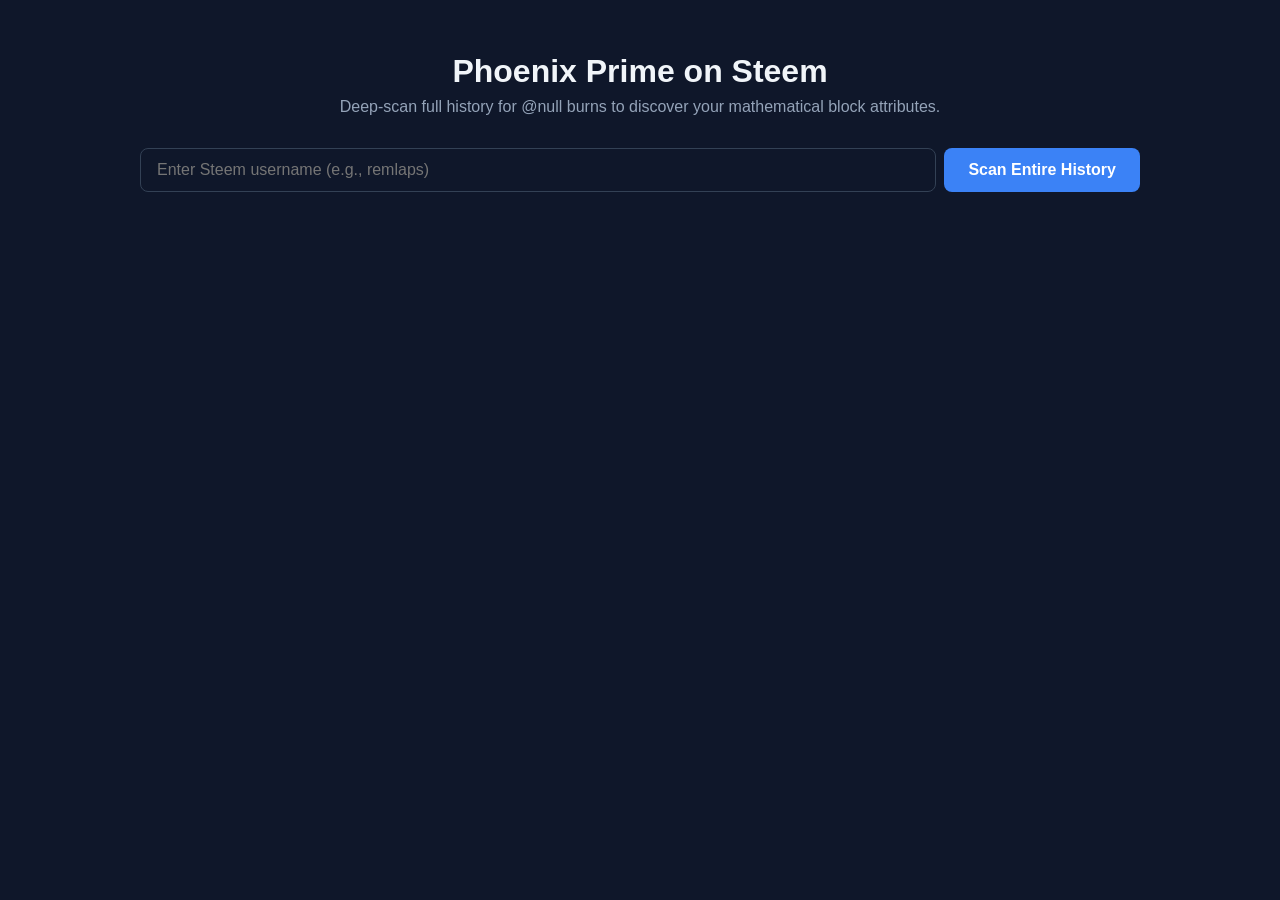
==== commit 901ba297: "Rebrand to "Phoenix Prime on Steem" and enhance dashboard features - Rename title, heading, and stat" ====
--- a/index.htm
+++ b/index.htm
@@ -1,2 +1,244 @@
-<!DOCTYPE html><html class="optimisticai_d4925249-module__omuUYW__variable optimisticmono_9b82a078-module__K58pLa__variable light antialiased" data-style="default" data-accent-color="blue"><head><meta charSet="utf-8"/><meta name="viewport" content="width=device-width, initial-scale=1, maximum-scale=2"/><link rel="stylesheet" href="/_next/static/chunks/3pbflxytk2yb4.css" nonce="ZWE2ZGRiMzYtMDhjOS00NDMxLWI0ZjgtMjQwZjQ2Mjc4M2Y5" data-precedence="next"/><link rel="stylesheet" href="/_next/static/chunks/3lyr17ikys2ow.css" nonce="ZWE2ZGRiMzYtMDhjOS00NDMxLWI0ZjgtMjQwZjQ2Mjc4M2Y5" data-precedence="next"/><link rel="stylesheet" href="/_next/static/chunks/0l7nh3ak29yhu.css" nonce="ZWE2ZGRiMzYtMDhjOS00NDMxLWI0ZjgtMjQwZjQ2Mjc4M2Y5" data-precedence="next"/><link rel="preload" as="script" fetchPriority="low" nonce="ZWE2ZGRiMzYtMDhjOS00NDMxLWI0ZjgtMjQwZjQ2Mjc4M2Y5" href="/_next/static/chunks/2gt62jr4swbc1.js"/><script src="/_next/static/chunks/12-p9cbtcfrar.js" async="" nonce="ZWE2ZGRiMzYtMDhjOS00NDMxLWI0ZjgtMjQwZjQ2Mjc4M2Y5"></script><script src="/_next/static/chunks/0tt8z5tjg28ub.js" async="" nonce="ZWE2ZGRiMzYtMDhjOS00NDMxLWI0ZjgtMjQwZjQ2Mjc4M2Y5"></script><script src="/_next/static/chunks/27mv018bc8-kv.js" async="" nonce="ZWE2ZGRiMzYtMDhjOS00NDMxLWI0ZjgtMjQwZjQ2Mjc4M2Y5"></script><script src="/_next/static/chunks/38634pjyo0li3.js" async="" nonce="ZWE2ZGRiMzYtMDhjOS00NDMxLWI0ZjgtMjQwZjQ2Mjc4M2Y5"></script><script src="/_next/static/chunks/turbopack-31_p7hk7tvkqv.js" async="" nonce="ZWE2ZGRiMzYtMDhjOS00NDMxLWI0ZjgtMjQwZjQ2Mjc4M2Y5"></script><script src="/_next/static/chunks/0jngnagl2_cz-.js" async="" nonce="ZWE2ZGRiMzYtMDhjOS00NDMxLWI0ZjgtMjQwZjQ2Mjc4M2Y5"></script><script src="/_next/static/chunks/1xy9t39pr88ts.js" async="" nonce="ZWE2ZGRiMzYtMDhjOS00NDMxLWI0ZjgtMjQwZjQ2Mjc4M2Y5"></script><script src="/_next/static/chunks/32tjb1_eddj3b.js" async="" nonce="ZWE2ZGRiMzYtMDhjOS00NDMxLWI0ZjgtMjQwZjQ2Mjc4M2Y5"></script><script src="/_next/static/chunks/0me78jxhto1_d.js" async="" nonce="ZWE2ZGRiMzYtMDhjOS00NDMxLWI0ZjgtMjQwZjQ2Mjc4M2Y5"></script><script src="/_next/static/chunks/1ubgn1-3bfqtt.js" async="" nonce="ZWE2ZGRiMzYtMDhjOS00NDMxLWI0ZjgtMjQwZjQ2Mjc4M2Y5"></script><script src="/_next/static/chunks/05s98k5o8yqfr.js" async="" nonce="ZWE2ZGRiMzYtMDhjOS00NDMxLWI0ZjgtMjQwZjQ2Mjc4M2Y5"></script><script src="/_next/static/chunks/3_eg6phasvd29.js" async="" nonce="ZWE2ZGRiMzYtMDhjOS00NDMxLWI0ZjgtMjQwZjQ2Mjc4M2Y5"></script><script src="/_next/static/chunks/14y9u0dcc-gye.js" async="" nonce="ZWE2ZGRiMzYtMDhjOS00NDMxLWI0ZjgtMjQwZjQ2Mjc4M2Y5"></script><script src="/_next/static/chunks/082_0eg3eggt8.js" async="" nonce="ZWE2ZGRiMzYtMDhjOS00NDMxLWI0ZjgtMjQwZjQ2Mjc4M2Y5"></script><script src="/_next/static/chunks/0_6ka5gdd7-d-.js" async="" nonce="ZWE2ZGRiMzYtMDhjOS00NDMxLWI0ZjgtMjQwZjQ2Mjc4M2Y5"></script><script src="/_next/static/chunks/06vfnl5-ntx9r.js" async="" nonce="ZWE2ZGRiMzYtMDhjOS00NDMxLWI0ZjgtMjQwZjQ2Mjc4M2Y5"></script><script src="/_next/static/chunks/26h97d9s_qd9t.js" async="" nonce="ZWE2ZGRiMzYtMDhjOS00NDMxLWI0ZjgtMjQwZjQ2Mjc4M2Y5"></script><script src="/_next/static/chunks/0j-a3css2f6yn.js" async="" nonce="ZWE2ZGRiMzYtMDhjOS00NDMxLWI0ZjgtMjQwZjQ2Mjc4M2Y5"></script><script src="/_next/static/chunks/1erv6--xe2jdz.js" async="" nonce="ZWE2ZGRiMzYtMDhjOS00NDMxLWI0ZjgtMjQwZjQ2Mjc4M2Y5"></script><script src="/_next/static/chunks/31gn8f7yah6t2.js" async="" nonce="ZWE2ZGRiMzYtMDhjOS00NDMxLWI0ZjgtMjQwZjQ2Mjc4M2Y5"></script><script src="/_next/static/chunks/2u8zcovjlua2-.js" async="" nonce="ZWE2ZGRiMzYtMDhjOS00NDMxLWI0ZjgtMjQwZjQ2Mjc4M2Y5"></script><script src="/_next/static/chunks/0ipum3398n8b5.js" async="" nonce="ZWE2ZGRiMzYtMDhjOS00NDMxLWI0ZjgtMjQwZjQ2Mjc4M2Y5"></script><script src="/_next/static/chunks/1q8od7dzlk1lx.js" async="" nonce="ZWE2ZGRiMzYtMDhjOS00NDMxLWI0ZjgtMjQwZjQ2Mjc4M2Y5"></script><script src="/_next/static/chunks/37tmq19aqwomt.js" async="" nonce="ZWE2ZGRiMzYtMDhjOS00NDMxLWI0ZjgtMjQwZjQ2Mjc4M2Y5"></script><script src="/_next/static/chunks/3ou310josvbnv.js" async="" nonce="ZWE2ZGRiMzYtMDhjOS00NDMxLWI0ZjgtMjQwZjQ2Mjc4M2Y5"></script><script src="/_next/static/chunks/2-o75758e4k5g.js" async="" nonce="ZWE2ZGRiMzYtMDhjOS00NDMxLWI0ZjgtMjQwZjQ2Mjc4M2Y5"></script><script src="/_next/static/chunks/2ijy3p4a5jp2-.js" async="" nonce="ZWE2ZGRiMzYtMDhjOS00NDMxLWI0ZjgtMjQwZjQ2Mjc4M2Y5"></script><script src="/_next/static/chunks/32b001eshn5dy.js" async="" nonce="ZWE2ZGRiMzYtMDhjOS00NDMxLWI0ZjgtMjQwZjQ2Mjc4M2Y5"></script><script src="/_next/static/chunks/357ru35qq-47d.js" async="" nonce="ZWE2ZGRiMzYtMDhjOS00NDMxLWI0ZjgtMjQwZjQ2Mjc4M2Y5"></script><script src="/_next/static/chunks/22075tr4hf7rm.js" async="" nonce="ZWE2ZGRiMzYtMDhjOS00NDMxLWI0ZjgtMjQwZjQ2Mjc4M2Y5"></script><script src="/_next/static/chunks/2liuaekvw4ui7.js" async="" nonce="ZWE2ZGRiMzYtMDhjOS00NDMxLWI0ZjgtMjQwZjQ2Mjc4M2Y5"></script><script src="/_next/static/chunks/3fe9h76wo-k5r.js" async="" nonce="ZWE2ZGRiMzYtMDhjOS00NDMxLWI0ZjgtMjQwZjQ2Mjc4M2Y5"></script><script src="/_next/static/chunks/1qxmfw7l2vllx.js" async="" nonce="ZWE2ZGRiMzYtMDhjOS00NDMxLWI0ZjgtMjQwZjQ2Mjc4M2Y5"></script><script src="/_next/static/chunks/3jv5dpgpayd-7.js" async="" nonce="ZWE2ZGRiMzYtMDhjOS00NDMxLWI0ZjgtMjQwZjQ2Mjc4M2Y5"></script><script src="/_next/static/chunks/12f79-3e1r0j6.js" async="" nonce="ZWE2ZGRiMzYtMDhjOS00NDMxLWI0ZjgtMjQwZjQ2Mjc4M2Y5"></script><script src="/_next/static/chunks/28ij1nr17yvvp.js" async="" nonce="ZWE2ZGRiMzYtMDhjOS00NDMxLWI0ZjgtMjQwZjQ2Mjc4M2Y5"></script><script src="/_next/static/chunks/29b4eauvjs0nw.js" async="" nonce="ZWE2ZGRiMzYtMDhjOS00NDMxLWI0ZjgtMjQwZjQ2Mjc4M2Y5"></script><script src="/_next/static/chunks/1-7xmsdnlbntp.js" async="" nonce="ZWE2ZGRiMzYtMDhjOS00NDMxLWI0ZjgtMjQwZjQ2Mjc4M2Y5"></script><script src="/_next/static/chunks/03cu6af99hy3f.js" async="" nonce="ZWE2ZGRiMzYtMDhjOS00NDMxLWI0ZjgtMjQwZjQ2Mjc4M2Y5"></script><script src="/_next/static/chunks/2pqmx37ms34r2.js" async="" nonce="ZWE2ZGRiMzYtMDhjOS00NDMxLWI0ZjgtMjQwZjQ2Mjc4M2Y5"></script><meta name="next-size-adjust" content=""/><link rel="manifest" href="/manifest.json?v=2" crossorigin="use-credentials"/><title>Meta AI</title><meta name="description" content="Use Meta AI assistant to get things done, create AI-generated images for free, and get answers to any of your questions."/><meta name="apple-itunes-app" content="app-id=1558240027"/><meta name="format-detection" content="telephone=no"/><link rel="icon" href="/favicon.ico?v=2" sizes="32x32 48x48" data-default-icon="/favicon.ico?v=2" data-badged-icon="/favicon-badged.ico?v=2"/><link rel="apple-touch-icon" href="https://static.xx.fbcdn.net/assets/?set=meta_ai_assets&amp;name=meta-ai-orbit-favicon-180px-raster&amp;density=4x&amp;mode=light"/><script id="ecto-is-employee" nonce="ZWE2ZGRiMzYtMDhjOS00NDMxLWI0ZjgtMjQwZjQ2Mjc4M2Y5">window.__ECTO_IS_EMPLOYEE__=false;</script><meta name="sentry-trace" content="017ae2d3af4067f2c2de4ed968aefa0a-3fb4ed6457682bd6-0"/><meta name="baggage" content="sentry-environment=production,sentry-release=2446c4c7d2f0a95cf2cc23dc141e3a4b1ddb2e0e,sentry-public_key=2cb2a7b32f5c43f4e020eb1ef6dfc066,sentry-trace_id=017ae2d3af4067f2c2de4ed968aefa0a,sentry-org_id=4509963614355457,sentry-sampled=false,sentry-sample_rand=0.2668454564393,sentry-sample_rate=0.004"/><script src="/_next/static/chunks/0cz1d0mv5g_q7.js" noModule="" nonce="ZWE2ZGRiMzYtMDhjOS00NDMxLWI0ZjgtMjQwZjQ2Mjc4M2Y5"></script></head><body><div hidden=""><!--$--><!--/$--></div><!--$--><!--html--><!--head--><!--body--><!--&--><!--&--><!--&--><!--&--><div class="flex h-dvh flex-col bg-[#1a1a1a]"><!--$?--><template id="B:0"></template><div class="flex min-h-0 flex-1 items-center justify-center"><svg viewBox="0 0 24 24" fill="none" xmlns="http://www.w3.org/2000/svg" role="status" aria-label="Loading" data-visualcompletion="loading-state" class="animate-spin size-8 text-white"><path d="M12 2.75A9.25 9.25 0 0 1 21.25 12" stroke="currentColor" stroke-width="2" stroke-linecap="round"></path><path d="M21.25 12A9.25 9.25 0 0 1 12 21.25" stroke="currentColor" stroke-width="2" stroke-linecap="round" opacity="0.6"></path><path d="M12 21.25A9.25 9.25 0 0 1 2.75 12" stroke="currentColor" stroke-width="2" stroke-linecap="round" opacity="0.3"></path></svg></div><!--/$--></div><!--$--><!--/$--><!--/&--><!--/&--><!--/&--><!--/&--><div data-ignore-initial-load="true"><!--$--><!--/$--><!--$--><!--/$--></div><!--/$--><script nonce="ZWE2ZGRiMzYtMDhjOS00NDMxLWI0ZjgtMjQwZjQ2Mjc4M2Y5">requestAnimationFrame(function(){$RT=performance.now()});</script><script src="/_next/static/chunks/2gt62jr4swbc1.js" nonce="ZWE2ZGRiMzYtMDhjOS00NDMxLWI0ZjgtMjQwZjQ2Mjc4M2Y5" id="_R_" async=""></script><script nonce="ZWE2ZGRiMzYtMDhjOS00NDMxLWI0ZjgtMjQwZjQ2Mjc4M2Y5">(self.__next_f=self.__next_f||[]).push([0])</script><script nonce="ZWE2ZGRiMzYtMDhjOS00NDMxLWI0ZjgtMjQwZjQ2Mjc4M2Y5">self.__next_f.push([1,"1:I[620649,[\"/_next/static/chunks/0jngnagl2_cz-.js\",\"/_next/static/chunks/1xy9t39pr88ts.js\",\"/_next/static/chunks/32tjb1_eddj3b.js\",\"/_next/static/chunks/0me78jxhto1_d.js\",\"/_next/static/chunks/1ubgn1-3bfqtt.js\",\"/_next/static/chunks/05s98k5o8yqfr.js\",\"/_next/static/chunks/3_eg6phasvd29.js\",\"/_next/static/chunks/14y9u0dcc-gye.js\",\"/_next/static/chunks/082_0eg3eggt8.js\",\"/_next/static/chunks/0_6ka5gdd7-d-.js\",\"/_next/static/chunks/06vfnl5-ntx9r.js\",\"/_next/static/chunks/26h97d9s_qd9t.js\",\"/_next/static/chunks/0j-a3css2f6yn.js\",\"/_next/static/chunks/1erv6--xe2jdz.js\",\"/_next/static/chunks/31gn8f7yah6t2.js\",\"/_next/static/chunks/2u8zcovjlua2-.js\",\"/_next/static/chunks/0ipum3398n8b5.js\",\"/_next/static/chunks/1q8od7dzlk1lx.js\",\"/_next/static/chunks/37tmq19aqwomt.js\",\"/_next/static/chunks/3ou310josvbnv.js\",\"/_next/static/chunks/2-o75758e4k5g.js\",\"/_next/static/chunks/2ijy3p4a5jp2-.js\",\"/_next/static/chunks/32b001eshn5dy.js\",\"/_next/static/chunks/357ru35qq-47d.js\",\"/_next/static/chunks/22075tr4hf7rm.js\",\"/_next/static/chunks/2liuaekvw4ui7.js\",\"/_next/static/chunks/3fe9h76wo-k5r.js\",\"/_next/static/chunks/1qxmfw7l2vllx.js\"],\"HTTPAccessFallbackBoundary\"]\n18:I[230180,[\"/_next/static/chunks/0jngnagl2_cz-.js\",\"/_next/static/chunks/1xy9t39pr88ts.js\",\"/_next/static/chunks/32tjb1_eddj3b.js\",\"/_next/static/chunks/0me78jxhto1_d.js\",\"/_next/static/chunks/1ubgn1-3bfqtt.js\",\"/_next/static/chunks/05s98k5o8yqfr.js\",\"/_next/static/chunks/3_eg6phasvd29.js\",\"/_next/static/chunks/14y9u0dcc-gye.js\",\"/_next/static/chunks/082_0eg3eggt8.js\",\"/_next/static/chunks/0_6ka5gdd7-d-.js\",\"/_next/static/chunks/06vfnl5-ntx9r.js\",\"/_next/static/chunks/26h97d9s_qd9t.js\",\"/_next/static/chunks/0j-a3css2f6yn.js\",\"/_next/static/chunks/1erv6--xe2jdz.js\",\"/_next/static/chunks/31gn8f7yah6t2.js\",\"/_next/static/chunks/2u8zcovjlua2-.js\",\"/_next/static/chunks/0ipum3398n8b5.js\",\"/_next/static/chunks/1q8od7dzlk1lx.js\",\"/_next/static/chunks/37tmq19aqwomt.js\",\"/_next/static/chunks/3ou310josvbnv.js\",\"/_next/static/chunks/2-o75758e4k5g.js\",\"/_next/static/chunks/2ijy3p4a5jp2-.js\",\"/_next/static/chunks/32b001eshn5dy.js\",\"/_next/static/chunks/357ru35qq-47d.js\",\"/_next/static/chunks/22075tr4hf7rm.js\",\"/_next/static/chunks/2liuaekvw4ui7.js\",\"/_next/static/chunks/3fe9h76wo-k5r.js\",\"/_next/static/chunks/1qxmfw7l2vllx.js\",\"/_next/static/chunks/3jv5dpgpayd-7.js\"],\"default\"]\n1c:\"$Sreact.fragment\"\n1d:I[510032,[\"/_next/static/chunks/0jngnagl2_cz-.js\",\"/_next/static/chunks/1xy9t39pr88ts.js\",\"/_next/static/chunks/32tjb1_eddj3b.js\",\"/_next/static/chunks/0me78jxhto1_d.js\",\"/_next/static/chunks/1ubgn1-3bfqtt.js\",\"/_next/static/chunks/05s98k5o8yqfr.js\",\"/_next/static/chunks/3_eg6phasvd29.js\",\"/_next/static/chunks/14y9u0dcc-gye.js\",\"/_next/static/chunks/082_0eg3eggt8.js\",\"/_next/static/chunks/0_6ka5gdd7-d-.js\",\"/_next/static/chunks/06vfnl5-ntx9r.js\",\"/_next/static/chunks/26h97d9s_qd9t.js\",\"/_next/static/chunks/0j-a3css2f6yn.js\",\"/_next/static/chunks/1erv6--xe2jdz.js\",\"/_next/static/chunks/31gn8f7yah6t2.js\",\"/_next/static/chunks/2u8zcovjlua2-.js\",\"/_next/static/chunks/0ipum3398n8b5.js\",\"/_next/static/chunks/1q8od7dzlk1lx.js\",\"/_next/static/chunks/37tmq19aqwomt.js\",\"/_next/static/chunks/3ou310josvbnv.js\",\"/_next/static/chunks/2-o75758e4k5g.js\",\"/_next/static/chunks/2ijy3p4a5jp2-.js\",\"/_next/static/chunks/32b001eshn5dy.js\",\"/_next/static/chunks/357ru35qq-47d.js\",\"/_next/static/chunks/22075tr4hf7rm.js\",\"/_next/static/chunks/2liuaekvw4ui7.js\",\"/_next/static/chunks/3fe9h76wo-k5r.js\",\"/_next/static/chunks/1qxmfw7l2vllx.js\"],\"default\"]\n1e:I[522864,[\"/_next/static/chunks/0jngnagl2_cz-.js\",\"/_next/static/chunks/1xy9t39pr88ts.js\",\"/_next/static/chunks/32tjb1_eddj3b.js\",\"/_next/static/chunks/0me78jxhto1_d.js\",\"/_next/static/chunks/1ubgn1-3bfqtt.js\",\"/_next/static/chunks/05s98k5o8yqfr.js\",\"/_next/static/chunks/3_eg6phasvd29.js\",\"/_next/static/chunks/14y9u0dcc-gye.js\",\"/_next/static/chunks/082_0eg3eggt8.js\",\"/_next/static/chunks/0_6ka5gdd7-d-.js\",\"/_next/static/chunks/06vfnl5-ntx9r.js\",\"/_next/static/chunks/26h97d9s_qd9t.js\",\"/_next/static/chunks/0j-a3css2f6yn.js\",\"/_next/static/chunks/1erv6--xe2jdz.js\",\"/_next/"])</script><script nonce="ZWE2ZGRiMzYtMDhjOS00NDMxLWI0ZjgtMjQwZjQ2Mjc4M2Y5">self.__next_f.push([1,"static/chunks/31gn8f7yah6t2.js\",\"/_next/static/chunks/2u8zcovjlua2-.js\",\"/_next/static/chunks/0ipum3398n8b5.js\",\"/_next/static/chunks/1q8od7dzlk1lx.js\",\"/_next/static/chunks/37tmq19aqwomt.js\",\"/_next/static/chunks/3ou310josvbnv.js\",\"/_next/static/chunks/2-o75758e4k5g.js\",\"/_next/static/chunks/2ijy3p4a5jp2-.js\",\"/_next/static/chunks/32b001eshn5dy.js\",\"/_next/static/chunks/357ru35qq-47d.js\",\"/_next/static/chunks/22075tr4hf7rm.js\",\"/_next/static/chunks/2liuaekvw4ui7.js\",\"/_next/static/chunks/3fe9h76wo-k5r.js\",\"/_next/static/chunks/1qxmfw7l2vllx.js\"],\"default\"]\n21:I[57599,[\"/_next/static/chunks/0jngnagl2_cz-.js\",\"/_next/static/chunks/1xy9t39pr88ts.js\",\"/_next/static/chunks/32tjb1_eddj3b.js\",\"/_next/static/chunks/0me78jxhto1_d.js\",\"/_next/static/chunks/1ubgn1-3bfqtt.js\",\"/_next/static/chunks/05s98k5o8yqfr.js\",\"/_next/static/chunks/3_eg6phasvd29.js\",\"/_next/static/chunks/14y9u0dcc-gye.js\",\"/_next/static/chunks/082_0eg3eggt8.js\",\"/_next/static/chunks/0_6ka5gdd7-d-.js\",\"/_next/static/chunks/06vfnl5-ntx9r.js\",\"/_next/static/chunks/26h97d9s_qd9t.js\",\"/_next/static/chunks/0j-a3css2f6yn.js\",\"/_next/static/chunks/1erv6--xe2jdz.js\",\"/_next/static/chunks/31gn8f7yah6t2.js\",\"/_next/static/chunks/2u8zcovjlua2-.js\",\"/_next/static/chunks/0ipum3398n8b5.js\",\"/_next/static/chunks/1q8od7dzlk1lx.js\",\"/_next/static/chunks/37tmq19aqwomt.js\",\"/_next/static/chunks/3ou310josvbnv.js\",\"/_next/static/chunks/2-o75758e4k5g.js\",\"/_next/static/chunks/2ijy3p4a5jp2-.js\",\"/_next/static/chunks/32b001eshn5dy.js\",\"/_next/static/chunks/357ru35qq-47d.js\",\"/_next/static/chunks/22075tr4hf7rm.js\",\"/_next/static/chunks/2liuaekvw4ui7.js\",\"/_next/static/chunks/3fe9h76wo-k5r.js\",\"/_next/static/chunks/1qxmfw7l2vllx.js\"],\"OutletBoundary\"]\n22:\"$Sreact.suspense\"\n27:I[57599,[\"/_next/static/chunks/0jngnagl2_cz-.js\",\"/_next/static/chunks/1xy9t39pr88ts.js\",\"/_next/static/chunks/32tjb1_eddj3b.js\",\"/_next/static/chunks/0me78jxhto1_d.js\",\"/_next/static/chunks/1ubgn1-3bfqtt.js\",\"/_next/static/chunks/05s98k5o8yqfr.js\",\"/_next/static/chunks/3_eg6phasvd29.js\",\"/_next/static/chunks/14y9u0dcc-gye.js\",\"/_next/static/chunks/082_0eg3eggt8.js\",\"/_next/static/chunks/0_6ka5gdd7-d-.js\",\"/_next/static/chunks/06vfnl5-ntx9r.js\",\"/_next/static/chunks/26h97d9s_qd9t.js\",\"/_next/static/chunks/0j-a3css2f6yn.js\",\"/_next/static/chunks/1erv6--xe2jdz.js\",\"/_next/static/chunks/31gn8f7yah6t2.js\",\"/_next/static/chunks/2u8zcovjlua2-.js\",\"/_next/static/chunks/0ipum3398n8b5.js\",\"/_next/static/chunks/1q8od7dzlk1lx.js\",\"/_next/static/chunks/37tmq19aqwomt.js\",\"/_next/static/chunks/3ou310josvbnv.js\",\"/_next/static/chunks/2-o75758e4k5g.js\",\"/_next/static/chunks/2ijy3p4a5jp2-.js\",\"/_next/static/chunks/32b001eshn5dy.js\",\"/_next/static/chunks/357ru35qq-47d.js\",\"/_next/static/chunks/22075tr4hf7rm.js\",\"/_next/static/chunks/2liuaekvw4ui7.js\",\"/_next/static/chunks/3fe9h76wo-k5r.js\",\"/_next/static/chunks/1qxmfw7l2vllx.js\"],\"ViewportBoundary\"]\n29:I[57599,[\"/_next/static/chunks/0jngnagl2_cz-.js\",\"/_next/static/chunks/1xy9t39pr88ts.js\",\"/_next/static/chunks/32tjb1_eddj3b.js\",\"/_next/static/chunks/0me78jxhto1_d.js\",\"/_next/static/chunks/1ubgn1-3bfqtt.js\",\"/_next/static/chunks/05s98k5o8yqfr.js\",\"/_next/static/chunks/3_eg6phasvd29.js\",\"/_next/static/chunks/14y9u0dcc-gye.js\",\"/_next/static/chunks/082_0eg3eggt8.js\",\"/_next/static/chunks/0_6ka5gdd7-d-.js\",\"/_next/static/chunks/06vfnl5-ntx9r.js\",\"/_next/static/chunks/26h97d9s_qd9t.js\",\"/_next/static/chunks/0j-a3css2f6yn.js\",\"/_next/static/chunks/1erv6--xe2jdz.js\",\"/_next/static/chunks/31gn8f7yah6t2.js\",\"/_next/static/chunks/2u8zcovjlua2-.js\",\"/_next/static/chunks/0ipum3398n8b5.js\",\"/_next/static/chunks/1q8od7dzlk1lx.js\",\"/_next/static/chunks/37tmq19aqwomt.js\",\"/_next/static/chunks/3ou310josvbnv.js\",\"/_next/static/chunks/2-o75758e4k5g.js\",\"/_next/static/chunks/2ijy3p4a5jp2-.js\",\"/_next/static/chunks/32b001eshn5dy.js\",\"/_next/static/chunks/357ru35qq-47d.js\",\"/_next/static/chunks/22075tr4hf7rm.js\",\"/_next/static/chunks/2liuaekvw4ui7.js\",\"/_next/static/chunks/3fe9h76wo-k5r.js\",\"/_next/static/chunks/1qxmfw7l2vllx.js\"],\"MetadataBoundary\"]\n2d:I[34239,[\"/_next/static/chunks/0jngnagl2_cz-.js\",\""])</script><script nonce="ZWE2ZGRiMzYtMDhjOS00NDMxLWI0ZjgtMjQwZjQ2Mjc4M2Y5">self.__next_f.push([1,"/_next/static/chunks/1xy9t39pr88ts.js\",\"/_next/static/chunks/32tjb1_eddj3b.js\",\"/_next/static/chunks/0me78jxhto1_d.js\",\"/_next/static/chunks/1ubgn1-3bfqtt.js\",\"/_next/static/chunks/05s98k5o8yqfr.js\",\"/_next/static/chunks/3_eg6phasvd29.js\",\"/_next/static/chunks/14y9u0dcc-gye.js\",\"/_next/static/chunks/082_0eg3eggt8.js\",\"/_next/static/chunks/0_6ka5gdd7-d-.js\",\"/_next/static/chunks/06vfnl5-ntx9r.js\",\"/_next/static/chunks/26h97d9s_qd9t.js\",\"/_next/static/chunks/0j-a3css2f6yn.js\",\"/_next/static/chunks/1erv6--xe2jdz.js\",\"/_next/static/chunks/31gn8f7yah6t2.js\",\"/_next/static/chunks/2u8zcovjlua2-.js\",\"/_next/static/chunks/0ipum3398n8b5.js\",\"/_next/static/chunks/1q8od7dzlk1lx.js\",\"/_next/static/chunks/37tmq19aqwomt.js\",\"/_next/static/chunks/3ou310josvbnv.js\",\"/_next/static/chunks/2-o75758e4k5g.js\",\"/_next/static/chunks/2ijy3p4a5jp2-.js\",\"/_next/static/chunks/32b001eshn5dy.js\",\"/_next/static/chunks/357ru35qq-47d.js\",\"/_next/static/chunks/22075tr4hf7rm.js\",\"/_next/static/chunks/2liuaekvw4ui7.js\",\"/_next/static/chunks/3fe9h76wo-k5r.js\",\"/_next/static/chunks/1qxmfw7l2vllx.js\"],\"EctoRelayProvider\"]\n2f:I[526796,[\"/_next/static/chunks/0jngnagl2_cz-.js\",\"/_next/static/chunks/1xy9t39pr88ts.js\",\"/_next/static/chunks/32tjb1_eddj3b.js\",\"/_next/static/chunks/0me78jxhto1_d.js\",\"/_next/static/chunks/1ubgn1-3bfqtt.js\",\"/_next/static/chunks/05s98k5o8yqfr.js\",\"/_next/static/chunks/3_eg6phasvd29.js\",\"/_next/static/chunks/14y9u0dcc-gye.js\",\"/_next/static/chunks/082_0eg3eggt8.js\",\"/_next/static/chunks/0_6ka5gdd7-d-.js\",\"/_next/static/chunks/06vfnl5-ntx9r.js\",\"/_next/static/chunks/26h97d9s_qd9t.js\",\"/_next/static/chunks/0j-a3css2f6yn.js\",\"/_next/static/chunks/1erv6--xe2jdz.js\",\"/_next/static/chunks/31gn8f7yah6t2.js\",\"/_next/static/chunks/2u8zcovjlua2-.js\",\"/_next/static/chunks/0ipum3398n8b5.js\",\"/_next/static/chunks/1q8od7dzlk1lx.js\",\"/_next/static/chunks/37tmq19aqwomt.js\",\"/_next/static/chunks/3ou310josvbnv.js\",\"/_next/static/chunks/2-o75758e4k5g.js\",\"/_next/static/chunks/2ijy3p4a5jp2-.js\",\"/_next/static/chunks/32b001eshn5dy.js\",\"/_next/static/chunks/357ru35qq-47d.js\",\"/_next/static/chunks/22075tr4hf7rm.js\",\"/_next/static/chunks/2liuaekvw4ui7.js\",\"/_next/static/chunks/3fe9h76wo-k5r.js\",\"/_next/static/chunks/1qxmfw7l2vllx.js\"],\"AuthContextProvider\"]\n30:I[213618,[\"/_next/static/chunks/0jngnagl2_cz-.js\",\"/_next/static/chunks/1xy9t39pr88ts.js\",\"/_next/static/chunks/32tjb1_eddj3b.js\",\"/_next/static/chunks/0me78jxhto1_d.js\",\"/_next/static/chunks/1ubgn1-3bfqtt.js\",\"/_next/static/chunks/05s98k5o8yqfr.js\",\"/_next/static/chunks/3_eg6phasvd29.js\",\"/_next/static/chunks/14y9u0dcc-gye.js\",\"/_next/static/chunks/082_0eg3eggt8.js\",\"/_next/static/chunks/0_6ka5gdd7-d-.js\",\"/_next/static/chunks/06vfnl5-ntx9r.js\",\"/_next/static/chunks/26h97d9s_qd9t.js\",\"/_next/static/chunks/0j-a3css2f6yn.js\",\"/_next/static/chunks/1erv6--xe2jdz.js\",\"/_next/static/chunks/31gn8f7yah6t2.js\",\"/_next/static/chunks/2u8zcovjlua2-.js\",\"/_next/static/chunks/0ipum3398n8b5.js\",\"/_next/static/chunks/1q8od7dzlk1lx.js\",\"/_next/static/chunks/37tmq19aqwomt.js\",\"/_next/static/chunks/3ou310josvbnv.js\",\"/_next/static/chunks/2-o75758e4k5g.js\",\"/_next/static/chunks/2ijy3p4a5jp2-.js\",\"/_next/static/chunks/32b001eshn5dy.js\",\"/_next/static/chunks/357ru35qq-47d.js\",\"/_next/static/chunks/22075tr4hf7rm.js\",\"/_next/static/chunks/2liuaekvw4ui7.js\",\"/_next/static/chunks/3fe9h76wo-k5r.js\",\"/_next/static/chunks/1qxmfw7l2vllx.js\",\"/_next/static/chunks/12f79-3e1r0j6.js\"],\"ClientLocaleContext\"]\n34:I[595497,[\"/_next/static/chunks/0jngnagl2_cz-.js\",\"/_next/static/chunks/1xy9t39pr88ts.js\",\"/_next/static/chunks/32tjb1_eddj3b.js\",\"/_next/static/chunks/0me78jxhto1_d.js\",\"/_next/static/chunks/1ubgn1-3bfqtt.js\",\"/_next/static/chunks/05s98k5o8yqfr.js\",\"/_next/static/chunks/3_eg6phasvd29.js\",\"/_next/static/chunks/14y9u0dcc-gye.js\",\"/_next/static/chunks/082_0eg3eggt8.js\",\"/_next/static/chunks/0_6ka5gdd7-d-.js\",\"/_next/static/chunks/06vfnl5-ntx9r.js\",\"/_next/static/chunks/26h97d9s_qd9t.js\",\"/_next/static/chunks/0j-a3css2f6yn.js\",\"/_next/static/chunks/1erv6--xe2jdz.js\",\"/_next/static/chunks/31gn8f7yah6t2.js\",\"/_next/static/chunks/2u8zco"])</script><script nonce="ZWE2ZGRiMzYtMDhjOS00NDMxLWI0ZjgtMjQwZjQ2Mjc4M2Y5">self.__next_f.push([1,"vjlua2-.js\",\"/_next/static/chunks/0ipum3398n8b5.js\",\"/_next/static/chunks/1q8od7dzlk1lx.js\",\"/_next/static/chunks/37tmq19aqwomt.js\",\"/_next/static/chunks/3ou310josvbnv.js\",\"/_next/static/chunks/2-o75758e4k5g.js\",\"/_next/static/chunks/2ijy3p4a5jp2-.js\",\"/_next/static/chunks/32b001eshn5dy.js\",\"/_next/static/chunks/357ru35qq-47d.js\",\"/_next/static/chunks/22075tr4hf7rm.js\",\"/_next/static/chunks/2liuaekvw4ui7.js\",\"/_next/static/chunks/3fe9h76wo-k5r.js\",\"/_next/static/chunks/1qxmfw7l2vllx.js\"],\"NavigationRouteContextProvider\"]\n35:I[895610,[\"/_next/static/chunks/0jngnagl2_cz-.js\",\"/_next/static/chunks/1xy9t39pr88ts.js\",\"/_next/static/chunks/32tjb1_eddj3b.js\",\"/_next/static/chunks/0me78jxhto1_d.js\",\"/_next/static/chunks/1ubgn1-3bfqtt.js\",\"/_next/static/chunks/05s98k5o8yqfr.js\",\"/_next/static/chunks/3_eg6phasvd29.js\",\"/_next/static/chunks/14y9u0dcc-gye.js\",\"/_next/static/chunks/082_0eg3eggt8.js\",\"/_next/static/chunks/0_6ka5gdd7-d-.js\",\"/_next/static/chunks/06vfnl5-ntx9r.js\",\"/_next/static/chunks/26h97d9s_qd9t.js\",\"/_next/static/chunks/0j-a3css2f6yn.js\",\"/_next/static/chunks/1erv6--xe2jdz.js\",\"/_next/static/chunks/31gn8f7yah6t2.js\",\"/_next/static/chunks/2u8zcovjlua2-.js\",\"/_next/static/chunks/0ipum3398n8b5.js\",\"/_next/static/chunks/1q8od7dzlk1lx.js\",\"/_next/static/chunks/37tmq19aqwomt.js\",\"/_next/static/chunks/3ou310josvbnv.js\",\"/_next/static/chunks/2-o75758e4k5g.js\",\"/_next/static/chunks/2ijy3p4a5jp2-.js\",\"/_next/static/chunks/32b001eshn5dy.js\",\"/_next/static/chunks/357ru35qq-47d.js\",\"/_next/static/chunks/22075tr4hf7rm.js\",\"/_next/static/chunks/2liuaekvw4ui7.js\",\"/_next/static/chunks/3fe9h76wo-k5r.js\",\"/_next/static/chunks/1qxmfw7l2vllx.js\"],\"default\"]\n36:I[692498,[\"/_next/static/chunks/0jngnagl2_cz-.js\",\"/_next/static/chunks/1xy9t39pr88ts.js\",\"/_next/static/chunks/32tjb1_eddj3b.js\",\"/_next/static/chunks/0me78jxhto1_d.js\",\"/_next/static/chunks/1ubgn1-3bfqtt.js\",\"/_next/static/chunks/05s98k5o8yqfr.js\",\"/_next/static/chunks/3_eg6phasvd29.js\",\"/_next/static/chunks/14y9u0dcc-gye.js\",\"/_next/static/chunks/082_0eg3eggt8.js\",\"/_next/static/chunks/0_6ka5gdd7-d-.js\",\"/_next/static/chunks/06vfnl5-ntx9r.js\",\"/_next/static/chunks/26h97d9s_qd9t.js\",\"/_next/static/chunks/0j-a3css2f6yn.js\",\"/_next/static/chunks/1erv6--xe2jdz.js\",\"/_next/static/chunks/31gn8f7yah6t2.js\",\"/_next/static/chunks/2u8zcovjlua2-.js\",\"/_next/static/chunks/0ipum3398n8b5.js\",\"/_next/static/chunks/1q8od7dzlk1lx.js\",\"/_next/static/chunks/37tmq19aqwomt.js\",\"/_next/static/chunks/3ou310josvbnv.js\",\"/_next/static/chunks/2-o75758e4k5g.js\",\"/_next/static/chunks/2ijy3p4a5jp2-.js\",\"/_next/static/chunks/32b001eshn5dy.js\",\"/_next/static/chunks/357ru35qq-47d.js\",\"/_next/static/chunks/22075tr4hf7rm.js\",\"/_next/static/chunks/2liuaekvw4ui7.js\",\"/_next/static/chunks/3fe9h76wo-k5r.js\",\"/_next/static/chunks/1qxmfw7l2vllx.js\"],\"EctoMinimalLayoutAnalyticsBootstrap\"]\n38:I[324588,[\"/_next/static/chunks/0jngnagl2_cz-.js\",\"/_next/static/chunks/1xy9t39pr88ts.js\",\"/_next/static/chunks/32tjb1_eddj3b.js\",\"/_next/static/chunks/0me78jxhto1_d.js\",\"/_next/static/chunks/1ubgn1-3bfqtt.js\",\"/_next/static/chunks/05s98k5o8yqfr.js\",\"/_next/static/chunks/3_eg6phasvd29.js\",\"/_next/static/chunks/14y9u0dcc-gye.js\",\"/_next/static/chunks/082_0eg3eggt8.js\",\"/_next/static/chunks/0_6ka5gdd7-d-.js\",\"/_next/static/chunks/06vfnl5-ntx9r.js\",\"/_next/static/chunks/26h97d9s_qd9t.js\",\"/_next/static/chunks/0j-a3css2f6yn.js\",\"/_next/static/chunks/1erv6--xe2jdz.js\",\"/_next/static/chunks/31gn8f7yah6t2.js\",\"/_next/static/chunks/2u8zcovjlua2-.js\",\"/_next/static/chunks/0ipum3398n8b5.js\",\"/_next/static/chunks/1q8od7dzlk1lx.js\",\"/_next/static/chunks/37tmq19aqwomt.js\",\"/_next/static/chunks/3ou310josvbnv.js\",\"/_next/static/chunks/2-o75758e4k5g.js\",\"/_next/static/chunks/2ijy3p4a5jp2-.js\",\"/_next/static/chunks/32b001eshn5dy.js\",\"/_next/static/chunks/357ru35qq-47d.js\",\"/_next/static/chunks/22075tr4hf7rm.js\",\"/_next/static/chunks/2liuaekvw4ui7.js\",\"/_next/static/chunks/3fe9h76wo-k5r.js\",\"/_next/static/chunks/1qxmfw7l2vllx.js\"],\"Analytics\"]\n39:I[909729,[\"/_next/static/chunks/0jngnagl2_cz-.js\",\"/_next/static/chunks/1xy9t39pr88ts.js\",\"/_next/sta"])</script><script nonce="ZWE2ZGRiMzYtMDhjOS00NDMxLWI0ZjgtMjQwZjQ2Mjc4M2Y5">self.__next_f.push([1,"tic/chunks/32tjb1_eddj3b.js\",\"/_next/static/chunks/0me78jxhto1_d.js\",\"/_next/static/chunks/1ubgn1-3bfqtt.js\",\"/_next/static/chunks/05s98k5o8yqfr.js\",\"/_next/static/chunks/3_eg6phasvd29.js\",\"/_next/static/chunks/14y9u0dcc-gye.js\",\"/_next/static/chunks/082_0eg3eggt8.js\",\"/_next/static/chunks/0_6ka5gdd7-d-.js\",\"/_next/static/chunks/06vfnl5-ntx9r.js\",\"/_next/static/chunks/26h97d9s_qd9t.js\",\"/_next/static/chunks/0j-a3css2f6yn.js\",\"/_next/static/chunks/1erv6--xe2jdz.js\",\"/_next/static/chunks/31gn8f7yah6t2.js\",\"/_next/static/chunks/2u8zcovjlua2-.js\",\"/_next/static/chunks/0ipum3398n8b5.js\",\"/_next/static/chunks/1q8od7dzlk1lx.js\",\"/_next/static/chunks/37tmq19aqwomt.js\",\"/_next/static/chunks/3ou310josvbnv.js\",\"/_next/static/chunks/2-o75758e4k5g.js\",\"/_next/static/chunks/2ijy3p4a5jp2-.js\",\"/_next/static/chunks/32b001eshn5dy.js\",\"/_next/static/chunks/357ru35qq-47d.js\",\"/_next/static/chunks/22075tr4hf7rm.js\",\"/_next/static/chunks/2liuaekvw4ui7.js\",\"/_next/static/chunks/3fe9h76wo-k5r.js\",\"/_next/static/chunks/1qxmfw7l2vllx.js\"],\"SpeedInsights\"]\n3d:I[841179,[\"/_next/static/chunks/0jngnagl2_cz-.js\",\"/_next/static/chunks/1xy9t39pr88ts.js\",\"/_next/static/chunks/32tjb1_eddj3b.js\",\"/_next/static/chunks/0me78jxhto1_d.js\",\"/_next/static/chunks/1ubgn1-3bfqtt.js\",\"/_next/static/chunks/05s98k5o8yqfr.js\",\"/_next/static/chunks/3_eg6phasvd29.js\",\"/_next/static/chunks/14y9u0dcc-gye.js\",\"/_next/static/chunks/082_0eg3eggt8.js\",\"/_next/static/chunks/0_6ka5gdd7-d-.js\",\"/_next/static/chunks/06vfnl5-ntx9r.js\",\"/_next/static/chunks/26h97d9s_qd9t.js\",\"/_next/static/chunks/0j-a3css2f6yn.js\",\"/_next/static/chunks/1erv6--xe2jdz.js\",\"/_next/static/chunks/31gn8f7yah6t2.js\",\"/_next/static/chunks/2u8zcovjlua2-.js\",\"/_next/static/chunks/0ipum3398n8b5.js\",\"/_next/static/chunks/1q8od7dzlk1lx.js\",\"/_next/static/chunks/37tmq19aqwomt.js\",\"/_next/static/chunks/3ou310josvbnv.js\",\"/_next/static/chunks/2-o75758e4k5g.js\",\"/_next/static/chunks/2ijy3p4a5jp2-.js\",\"/_next/static/chunks/32b001eshn5dy.js\",\"/_next/static/chunks/357ru35qq-47d.js\",\"/_next/static/chunks/22075tr4hf7rm.js\",\"/_next/static/chunks/2liuaekvw4ui7.js\",\"/_next/static/chunks/3fe9h76wo-k5r.js\",\"/_next/static/chunks/1qxmfw7l2vllx.js\",\"/_next/static/chunks/28ij1nr17yvvp.js\"],\"default\"]\n41:I[412031,[\"/_next/static/chunks/0jngnagl2_cz-.js\",\"/_next/static/chunks/1xy9t39pr88ts.js\",\"/_next/static/chunks/32tjb1_eddj3b.js\",\"/_next/static/chunks/0me78jxhto1_d.js\",\"/_next/static/chunks/1ubgn1-3bfqtt.js\",\"/_next/static/chunks/05s98k5o8yqfr.js\",\"/_next/static/chunks/3_eg6phasvd29.js\",\"/_next/static/chunks/14y9u0dcc-gye.js\",\"/_next/static/chunks/082_0eg3eggt8.js\",\"/_next/static/chunks/0_6ka5gdd7-d-.js\",\"/_next/static/chunks/06vfnl5-ntx9r.js\",\"/_next/static/chunks/26h97d9s_qd9t.js\",\"/_next/static/chunks/0j-a3css2f6yn.js\",\"/_next/static/chunks/1erv6--xe2jdz.js\",\"/_next/static/chunks/31gn8f7yah6t2.js\",\"/_next/static/chunks/2u8zcovjlua2-.js\",\"/_next/static/chunks/0ipum3398n8b5.js\",\"/_next/static/chunks/1q8od7dzlk1lx.js\",\"/_next/static/chunks/37tmq19aqwomt.js\",\"/_next/static/chunks/3ou310josvbnv.js\",\"/_next/static/chunks/2-o75758e4k5g.js\",\"/_next/static/chunks/2ijy3p4a5jp2-.js\",\"/_next/static/chunks/32b001eshn5dy.js\",\"/_next/static/chunks/357ru35qq-47d.js\",\"/_next/static/chunks/22075tr4hf7rm.js\",\"/_next/static/chunks/2liuaekvw4ui7.js\",\"/_next/static/chunks/3fe9h76wo-k5r.js\",\"/_next/static/chunks/1qxmfw7l2vllx.js\",\"/_next/static/chunks/12f79-3e1r0j6.js\"],\"default\"]\n42:I[787667,[\"/_next/static/chunks/0jngnagl2_cz-.js\",\"/_next/static/chunks/1xy9t39pr88ts.js\",\"/_next/static/chunks/32tjb1_eddj3b.js\",\"/_next/static/chunks/0me78jxhto1_d.js\",\"/_next/static/chunks/1ubgn1-3bfqtt.js\",\"/_next/static/chunks/05s98k5o8yqfr.js\",\"/_next/static/chunks/3_eg6phasvd29.js\",\"/_next/static/chunks/14y9u0dcc-gye.js\",\"/_next/static/chunks/082_0eg3eggt8.js\",\"/_next/static/chunks/0_6ka5gdd7-d-.js\",\"/_next/static/chunks/06vfnl5-ntx9r.js\",\"/_next/static/chunks/26h97d9s_qd9t.js\",\"/_next/static/chunks/0j-a3css2f6yn.js\",\"/_next/static/chunks/1erv6--xe2jdz.js\",\"/_next/static/chunks/31gn8f7yah6t2.js\",\"/_next/static/chunks/2u8zcovjlua2-.js\",\"/_next/static/chunks/0ipu"])</script><script nonce="ZWE2ZGRiMzYtMDhjOS00NDMxLWI0ZjgtMjQwZjQ2Mjc4M2Y5">self.__next_f.push([1,"m3398n8b5.js\",\"/_next/static/chunks/1q8od7dzlk1lx.js\",\"/_next/static/chunks/37tmq19aqwomt.js\",\"/_next/static/chunks/3ou310josvbnv.js\",\"/_next/static/chunks/2-o75758e4k5g.js\",\"/_next/static/chunks/2ijy3p4a5jp2-.js\",\"/_next/static/chunks/32b001eshn5dy.js\",\"/_next/static/chunks/357ru35qq-47d.js\",\"/_next/static/chunks/22075tr4hf7rm.js\",\"/_next/static/chunks/2liuaekvw4ui7.js\",\"/_next/static/chunks/3fe9h76wo-k5r.js\",\"/_next/static/chunks/1qxmfw7l2vllx.js\"],\"IconMark\"]\n:HL[\"/_next/static/chunks/3pbflxytk2yb4.css\",\"style\",{\"nonce\":\"ZWE2ZGRiMzYtMDhjOS00NDMxLWI0ZjgtMjQwZjQ2Mjc4M2Y5\"}]\n:HL[\"/_next/static/chunks/3lyr17ikys2ow.css\",\"style\",{\"nonce\":\"ZWE2ZGRiMzYtMDhjOS00NDMxLWI0ZjgtMjQwZjQ2Mjc4M2Y5\"}]\n:HL[\"/_next/static/chunks/0l7nh3ak29yhu.css\",\"style\",{\"nonce\":\"ZWE2ZGRiMzYtMDhjOS00NDMxLWI0ZjgtMjQwZjQ2Mjc4M2Y5\"}]\n:HL[\"/_next/static/media/OptimisticAI_VF_Optimized-s.p.41te7jvyx2g5b.woff2\",\"font\",{\"crossOrigin\":\"\",\"nonce\":\"ZWE2ZGRiMzYtMDhjOS00NDMxLWI0ZjgtMjQwZjQ2Mjc4M2Y5\",\"type\":\"font/woff2\"}]\n:HL[\"/_next/static/media/OptimisticAI_W_TextRegularIt-s.p.3i-4g1i3oysuq.woff2\",\"font\",{\"crossOrigin\":\"\",\"nonce\":\"ZWE2ZGRiMzYtMDhjOS00NDMxLWI0ZjgtMjQwZjQ2Mjc4M2Y5\",\"type\":\"font/woff2\"}]\n"])</script><script nonce="ZWE2ZGRiMzYtMDhjOS00NDMxLWI0ZjgtMjQwZjQ2Mjc4M2Y5">self.__next_f.push([1,"0:{\"P\":null,\"c\":[\"\",\"share\",\"a\",\"4381e0fe-5245-4fe7-8f99-cd877def29af?x_meta_iab=Meta+AI\u0026x_meta_app_version=280.1.0.36.162\"],\"q\":\"?x_meta_iab=Meta%20AI\u0026x_meta_app_version=280.1.0.36.162\",\"i\":false,\"f\":[[[\"\",{\"children\":[\"share\",{\"children\":[\"a\",{\"children\":[[\"id\",\"4381e0fe-5245-4fe7-8f99-cd877def29af\",\"d\",null],{\"children\":[\"__PAGE__?{\\\"x_meta_iab\\\":\\\"Meta AI\\\",\\\"x_meta_app_version\\\":\\\"280.1.0.36.162\\\"}\",{}]}]}]}],\"devtools\":[\"__DEFAULT__\",{}],\"modal\":[\"__DEFAULT__\",{}],\"sidebar\":[\"(__SLOT__)\",{\"children\":[[\"catchAll\",\"share/a/4381e0fe-5245-4fe7-8f99-cd877def29af\",\"c\",null],{\"children\":[\"__PAGE__?{\\\"x_meta_iab\\\":\\\"Meta AI\\\",\\\"x_meta_app_version\\\":\\\"280.1.0.36.162\\\"}\",{}]}]}]},\"$undefined\",\"$undefined\",16],[[\"$\",\"$L1\",\"c\",{\"notFound\":[[[\"$\",\"link\",\"0\",{\"rel\":\"stylesheet\",\"href\":\"/_next/static/chunks/3pbflxytk2yb4.css\",\"precedence\":\"next\",\"crossOrigin\":\"$undefined\",\"nonce\":\"ZWE2ZGRiMzYtMDhjOS00NDMxLWI0ZjgtMjQwZjQ2Mjc4M2Y5\"}],[\"$\",\"link\",\"1\",{\"rel\":\"stylesheet\",\"href\":\"/_next/static/chunks/3lyr17ikys2ow.css\",\"precedence\":\"next\",\"crossOrigin\":\"$undefined\",\"nonce\":\"ZWE2ZGRiMzYtMDhjOS00NDMxLWI0ZjgtMjQwZjQ2Mjc4M2Y5\"}],[\"$\",\"link\",\"2\",{\"rel\":\"stylesheet\",\"href\":\"/_next/static/chunks/0l7nh3ak29yhu.css\",\"precedence\":\"next\",\"crossOrigin\":\"$undefined\",\"nonce\":\"ZWE2ZGRiMzYtMDhjOS00NDMxLWI0ZjgtMjQwZjQ2Mjc4M2Y5\"}],[\"$\",\"script\",\"script-0\",{\"src\":\"/_next/static/chunks/0jngnagl2_cz-.js\",\"async\":true,\"nonce\":\"ZWE2ZGRiMzYtMDhjOS00NDMxLWI0ZjgtMjQwZjQ2Mjc4M2Y5\"}],[\"$\",\"script\",\"script-1\",{\"src\":\"/_next/static/chunks/1xy9t39pr88ts.js\",\"async\":true,\"nonce\":\"ZWE2ZGRiMzYtMDhjOS00NDMxLWI0ZjgtMjQwZjQ2Mjc4M2Y5\"}],[\"$\",\"script\",\"script-2\",{\"src\":\"/_next/static/chunks/32tjb1_eddj3b.js\",\"async\":true,\"nonce\":\"ZWE2ZGRiMzYtMDhjOS00NDMxLWI0ZjgtMjQwZjQ2Mjc4M2Y5\"}],[\"$\",\"script\",\"script-3\",{\"src\":\"/_next/static/chunks/0me78jxhto1_d.js\",\"async\":true,\"nonce\":\"ZWE2ZGRiMzYtMDhjOS00NDMxLWI0ZjgtMjQwZjQ2Mjc4M2Y5\"}],[\"$\",\"script\",\"script-4\",{\"src\":\"/_next/static/chunks/1ubgn1-3bfqtt.js\",\"async\":true,\"nonce\":\"ZWE2ZGRiMzYtMDhjOS00NDMxLWI0ZjgtMjQwZjQ2Mjc4M2Y5\"}],[\"$\",\"script\",\"script-5\",{\"src\":\"/_next/static/chunks/05s98k5o8yqfr.js\",\"async\":true,\"nonce\":\"ZWE2ZGRiMzYtMDhjOS00NDMxLWI0ZjgtMjQwZjQ2Mjc4M2Y5\"}],[\"$\",\"script\",\"script-6\",{\"src\":\"/_next/static/chunks/3_eg6phasvd29.js\",\"async\":true,\"nonce\":\"ZWE2ZGRiMzYtMDhjOS00NDMxLWI0ZjgtMjQwZjQ2Mjc4M2Y5\"}],[\"$\",\"script\",\"script-7\",{\"src\":\"/_next/static/chunks/14y9u0dcc-gye.js\",\"async\":true,\"nonce\":\"ZWE2ZGRiMzYtMDhjOS00NDMxLWI0ZjgtMjQwZjQ2Mjc4M2Y5\"}],[\"$\",\"script\",\"script-8\",{\"src\":\"/_next/static/chunks/082_0eg3eggt8.js\",\"async\":true,\"nonce\":\"ZWE2ZGRiMzYtMDhjOS00NDMxLWI0ZjgtMjQwZjQ2Mjc4M2Y5\"}],[\"$\",\"script\",\"script-9\",{\"src\":\"/_next/static/chunks/0_6ka5gdd7-d-.js\",\"async\":true,\"nonce\":\"ZWE2ZGRiMzYtMDhjOS00NDMxLWI0ZjgtMjQwZjQ2Mjc4M2Y5\"}],[\"$\",\"script\",\"script-10\",{\"src\":\"/_next/static/chunks/06vfnl5-ntx9r.js\",\"async\":true,\"nonce\":\"ZWE2ZGRiMzYtMDhjOS00NDMxLWI0ZjgtMjQwZjQ2Mjc4M2Y5\"}],[\"$\",\"script\",\"script-11\",{\"src\":\"/_next/static/chunks/26h97d9s_qd9t.js\",\"async\":true,\"nonce\":\"ZWE2ZGRiMzYtMDhjOS00NDMxLWI0ZjgtMjQwZjQ2Mjc4M2Y5\"}],[\"$\",\"script\",\"script-12\",{\"src\":\"/_next/static/chunks/0j-a3css2f6yn.js\",\"async\":true,\"nonce\":\"ZWE2ZGRiMzYtMDhjOS00NDMxLWI0ZjgtMjQwZjQ2Mjc4M2Y5\"}],[\"$\",\"script\",\"script-13\",{\"src\":\"/_next/static/chunks/1erv6--xe2jdz.js\",\"async\":true,\"nonce\":\"ZWE2ZGRiMzYtMDhjOS00NDMxLWI0ZjgtMjQwZjQ2Mjc4M2Y5\"}],[\"$\",\"script\",\"script-14\",{\"src\":\"/_next/static/chunks/31gn8f7yah6t2.js\",\"async\":true,\"nonce\":\"ZWE2ZGRiMzYtMDhjOS00NDMxLWI0ZjgtMjQwZjQ2Mjc4M2Y5\"}],[\"$\",\"script\",\"script-15\",{\"src\":\"/_next/static/chunks/2u8zcovjlua2-.js\",\"async\":true,\"nonce\":\"ZWE2ZGRiMzYtMDhjOS00NDMxLWI0ZjgtMjQwZjQ2Mjc4M2Y5\"}],[\"$\",\"script\",\"script-16\",{\"src\":\"/_next/static/chunks/0ipum3398n8b5.js\",\"async\":true,\"nonce\":\"ZWE2ZGRiMzYtMDhjOS00NDMxLWI0ZjgtMjQwZjQ2Mjc4M2Y5\"}],[\"$\",\"script\",\"script-17\",{\"src\":\"/_next/static/chunks/1q8od7dzlk1lx.js\",\"async\":true,\"nonce\":\"ZWE2ZGRiMzYtMDhjOS00NDMxLWI0ZjgtMjQwZjQ2Mjc4M2Y5\"}],[\"$\",\"script\",\"script-18\",{\"src\":\"/_next/static/chunks/37tmq19aqwomt.js\",\"async\":true,\"nonce\":\"ZWE2ZGRiMzYtMDhjOS00NDMxLWI0ZjgtMjQwZjQ2Mjc4M2Y5\"}],\"$L2\",\"$L3\",\"$L4\",\"$L5\",\"$L6\",\"$L7\",\"$L8\",\"$L9\",\"$La\"],\"$Lb\"],\"children\":[\"$0:f:0:1:0:props:notFound:0\",\"$Lc\"]}],{\"children\":[\"$Ld\",{\"children\":[\"$Le\",{\"children\":[\"$Lf\",{\"children\":[\"$L10\",{},null,false,null]},null,false,null]},null,false,\"$@11\"]},null,false,\"$@11\"],\"devtools\":[\"$L12\",{},null,false,null],\"modal\":[\"$L13\",{},null,false,null],\"sidebar\":[\"$L14\",{\"children\":[\"$L15\",{\"children\":[\"$L16\",{},null,false,null]},null,false,\"$@11\"]},null,false,null]},null,false,null],\"$L17\",false]],\"m\":\"$undefined\",\"G\":[\"$18\",[\"$L19\",\"$L1a\",\"$L1b\"]],\"S\":true,\"h\":null,\"s\":\"$undefined\",\"l\":\"$undefined\",\"p\":\"$undefined\",\"d\":\"$undefined\",\"b\":\"Jv1qSp8Y63szeCMG9IEbN\"}\n"])</script><script nonce="ZWE2ZGRiMzYtMDhjOS00NDMxLWI0ZjgtMjQwZjQ2Mjc4M2Y5">self.__next_f.push([1,"2:[\"$\",\"script\",\"script-19\",{\"src\":\"/_next/static/chunks/3ou310josvbnv.js\",\"async\":true,\"nonce\":\"ZWE2ZGRiMzYtMDhjOS00NDMxLWI0ZjgtMjQwZjQ2Mjc4M2Y5\"}]\n3:[\"$\",\"script\",\"script-20\",{\"src\":\"/_next/static/chunks/2-o75758e4k5g.js\",\"async\":true,\"nonce\":\"ZWE2ZGRiMzYtMDhjOS00NDMxLWI0ZjgtMjQwZjQ2Mjc4M2Y5\"}]\n4:[\"$\",\"script\",\"script-21\",{\"src\":\"/_next/static/chunks/2ijy3p4a5jp2-.js\",\"async\":true,\"nonce\":\"ZWE2ZGRiMzYtMDhjOS00NDMxLWI0ZjgtMjQwZjQ2Mjc4M2Y5\"}]\n5:[\"$\",\"script\",\"script-22\",{\"src\":\"/_next/static/chunks/32b001eshn5dy.js\",\"async\":true,\"nonce\":\"ZWE2ZGRiMzYtMDhjOS00NDMxLWI0ZjgtMjQwZjQ2Mjc4M2Y5\"}]\n6:[\"$\",\"script\",\"script-23\",{\"src\":\"/_next/static/chunks/357ru35qq-47d.js\",\"async\":true,\"nonce\":\"ZWE2ZGRiMzYtMDhjOS00NDMxLWI0ZjgtMjQwZjQ2Mjc4M2Y5\"}]\n7:[\"$\",\"script\",\"script-24\",{\"src\":\"/_next/static/chunks/22075tr4hf7rm.js\",\"async\":true,\"nonce\":\"ZWE2ZGRiMzYtMDhjOS00NDMxLWI0ZjgtMjQwZjQ2Mjc4M2Y5\"}]\n8:[\"$\",\"script\",\"script-25\",{\"src\":\"/_next/static/chunks/2liuaekvw4ui7.js\",\"async\":true,\"nonce\":\"ZWE2ZGRiMzYtMDhjOS00NDMxLWI0ZjgtMjQwZjQ2Mjc4M2Y5\"}]\n9:[\"$\",\"script\",\"script-26\",{\"src\":\"/_next/static/chunks/3fe9h76wo-k5r.js\",\"async\":true,\"nonce\":\"ZWE2ZGRiMzYtMDhjOS00NDMxLWI0ZjgtMjQwZjQ2Mjc4M2Y5\"}]\na:[\"$\",\"script\",\"script-27\",{\"src\":\"/_next/static/chunks/1qxmfw7l2vllx.js\",\"async\":true,\"nonce\":\"ZWE2ZGRiMzYtMDhjOS00NDMxLWI0ZjgtMjQwZjQ2Mjc4M2Y5\"}]\nd:[\"$\",\"$1c\",\"c\",{\"children\":[null,[\"$\",\"$L1d\",null,{\"parallelRouterKey\":\"children\",\"error\":\"$undefined\",\"errorStyles\":\"$undefined\",\"errorScripts\":\"$undefined\",\"template\":[\"$\",\"$L1e\",null,{}],\"templateStyles\":\"$undefined\",\"templateScripts\":\"$undefined\",\"notFound\":\"$undefined\",\"forbidden\":\"$undefined\",\"unauthorized\":\"$undefined\"}]]}]\ne:[\"$\",\"$1c\",\"c\",{\"children\":[null,[\"$\",\"$L1d\",null,{\"parallelRouterKey\":\"children\",\"error\":\"$undefined\",\"errorStyles\":\"$undefined\",\"errorScripts\":\"$undefined\",\"template\":[\"$\",\"$L1e\",null,{}],\"templateStyles\":\"$undefined\",\"templateScripts\":\"$undefined\",\"notFound\":\"$undefined\",\"forbidden\":\"$undefined\",\"unauthorized\":\"$undefined\"}]]}]\nf:[\"$\",\"$1c\",\"c\",{\"children\":[null,\"$L1f\"]}]\n10:[\"$\",\"$1c\",\"c\",{\"children\":[\"$L20\",[[\"$\",\"script\",\"script-0\",{\"src\":\"/_next/static/chunks/29b4eauvjs0nw.js\",\"async\":true,\"nonce\":\"ZWE2ZGRiMzYtMDhjOS00NDMxLWI0ZjgtMjQwZjQ2Mjc4M2Y5\"}],[\"$\",\"script\",\"script-1\",{\"src\":\"/_next/static/chunks/1-7xmsdnlbntp.js\",\"async\":true,\"nonce\":\"ZWE2ZGRiMzYtMDhjOS00NDMxLWI0ZjgtMjQwZjQ2Mjc4M2Y5\"}],[\"$\",\"script\",\"script-2\",{\"src\":\"/_next/static/chunks/03cu6af99hy3f.js\",\"async\":true,\"nonce\":\"ZWE2ZGRiMzYtMDhjOS00NDMxLWI0ZjgtMjQwZjQ2Mjc4M2Y5\"}],[\"$\",\"script\",\"script-3\",{\"src\":\"/_next/static/chunks/2pqmx37ms34r2.js\",\"async\":true,\"nonce\":\"ZWE2ZGRiMzYtMDhjOS00NDMxLWI0ZjgtMjQwZjQ2Mjc4M2Y5\"}]],[\"$\",\"$L21\",null,{\"children\":[\"$\",\"$22\",null,{\"name\":\"Next.MetadataOutlet\",\"children\":\"$@23\"}]}]]}]\n24:[]\n11:\"$W24\"\n12:[\"$\",\"$1c\",\"c\",{\"children\":[\"$L25\",[[\"$\",\"script\",\"script-0\",{\"src\":\"/_next/static/chunks/2aznmdup8z4il.js\",\"async\":true,\"nonce\":\"ZWE2ZGRiMzYtMDhjOS00NDMxLWI0ZjgtMjQwZjQ2Mjc4M2Y5\"}]],null]}]\n13:[\"$\",\"$1c\",\"c\",{\"children\":[null,null,null]}]\n14:[\"$\",\"$1c\",\"c\",{\"children\":[[[\"$\",\"script\",\"script-0\",{\"src\":\"/_next/static/chunks/1hn58xzpv1u-w.js\",\"async\":true,\"nonce\":\"ZWE2ZGRiMzYtMDhjOS00NDMxLWI0ZjgtMjQwZjQ2Mjc4M2Y5\"}],[\"$\",\"script\",\"script-1\",{\"src\":\"/_next/static/chunks/03cvoe8g3tw15.js\",\"async\":true,\"nonce\":\"ZWE2ZGRiMzYtMDhjOS00NDMxLWI0ZjgtMjQwZjQ2Mjc4M2Y5\"}],[\"$\",\"script\",\"script-2\",{\"src\":\"/_next/static/chunks/0l8tyzy91begi.js\",\"async\":true,\"nonce\":\"ZWE2ZGRiMzYtMDhjOS00NDMxLWI0ZjgtMjQwZjQ2Mjc4M2Y5\"}]],\"$L26\"]}]\n15:[\"$\",\"$1c\",\"c\",{\"children\":[null,[\"$\",\"$L1d\",null,{\"parallelRouterKey\":\"children\",\"error\":\"$undefined\",\"errorStyles\":\"$undefined\",\"errorScripts\":\"$undefined\",\"template\":[\"$\",\"$L1e\",null,{}],\"templateStyles\":\"$undefined\",\"templateScripts\":\"$undefined\",\"notFound\":\"$undefined\",\"forbidden\":\"$undefined\",\"unauthorized\":\"$undefined\"}]]}]\n16:[\"$\",\"$1c\",\"c\",{\"children\":[null,null,null]}]\n17:[\"$\",\"$1c\",\"h\",{\"children\":[null,[\"$\",\"$L27\",null,{\"children\":\"$L28\"}],[\"$\",\"div\",null,{\"hidden\":true,\"children\":[\"$\",\"$L29\",null,{\"children\":[\"$\",\"$22\",null,{\"name\":\"Next.Metadata\",\"child"])</script><script nonce="ZWE2ZGRiMzYtMDhjOS00NDMxLWI0ZjgtMjQwZjQ2Mjc4M2Y5">self.__next_f.push([1,"ren\":\"$L2a\"}]}]}],[\"$\",\"meta\",null,{\"name\":\"next-size-adjust\",\"content\":\"\"}]]}]\n19:[\"$\",\"link\",\"0\",{\"rel\":\"stylesheet\",\"href\":\"/_next/static/chunks/3pbflxytk2yb4.css\",\"precedence\":\"next\",\"crossOrigin\":\"$undefined\",\"nonce\":\"ZWE2ZGRiMzYtMDhjOS00NDMxLWI0ZjgtMjQwZjQ2Mjc4M2Y5\"}]\n1a:[\"$\",\"link\",\"1\",{\"rel\":\"stylesheet\",\"href\":\"/_next/static/chunks/3lyr17ikys2ow.css\",\"precedence\":\"next\",\"crossOrigin\":\"$undefined\",\"nonce\":\"ZWE2ZGRiMzYtMDhjOS00NDMxLWI0ZjgtMjQwZjQ2Mjc4M2Y5\"}]\n1b:[\"$\",\"link\",\"2\",{\"rel\":\"stylesheet\",\"href\":\"/_next/static/chunks/0l7nh3ak29yhu.css\",\"precedence\":\"next\",\"crossOrigin\":\"$undefined\",\"nonce\":\"ZWE2ZGRiMzYtMDhjOS00NDMxLWI0ZjgtMjQwZjQ2Mjc4M2Y5\"}]\nb:[\"$\",\"$22\",null,{\"fallback\":null,\"children\":\"$L2b\"}]\nc:[\"$\",\"$22\",null,{\"fallback\":null,\"children\":\"$L2c\"}]\n26:[\"$\",\"$L1d\",null,{\"parallelRouterKey\":\"children\",\"error\":\"$undefined\",\"errorStyles\":\"$undefined\",\"errorScripts\":\"$undefined\",\"template\":[\"$\",\"$L1e\",null,{}],\"templateStyles\":\"$undefined\",\"templateScripts\":\"$undefined\",\"notFound\":\"$undefined\",\"forbidden\":\"$undefined\",\"unauthorized\":\"$undefined\"}]\n1f:[\"$\",\"$L2d\",null,{\"viewerId\":\"868772902975903\",\"children\":[\"$\",\"$L1d\",null,{\"parallelRouterKey\":\"children\",\"error\":\"$undefined\",\"errorStyles\":\"$undefined\",\"errorScripts\":\"$undefined\",\"template\":[\"$\",\"$L1e\",null,{}],\"templateStyles\":\"$undefined\",\"templateScripts\":\"$undefined\",\"notFound\":\"$undefined\",\"forbidden\":\"$undefined\",\"unauthorized\":\"$undefined\"}]}]\n20:[\"$\",\"div\",null,{\"className\":\"flex h-dvh flex-col bg-[#1a1a1a]\",\"children\":[\"$\",\"$22\",null,{\"fallback\":[\"$\",\"div\",null,{\"className\":\"flex min-h-0 flex-1 items-center justify-center\",\"children\":[\"$\",\"svg\",null,{\"viewBox\":\"0 0 24 24\",\"fill\":\"none\",\"xmlns\":\"http://www.w3.org/2000/svg\",\"role\":\"status\",\"aria-label\":\"Loading\",\"aria-hidden\":\"$undefined\",\"data-testid\":\"$undefined\",\"data-visualcompletion\":\"loading-state\",\"className\":\"animate-spin size-8 text-white\",\"children\":[[\"$\",\"path\",null,{\"d\":\"M12 2.75A9.25 9.25 0 0 1 21.25 12\",\"stroke\":\"currentColor\",\"strokeWidth\":2,\"strokeLinecap\":\"round\"}],[\"$\",\"path\",null,{\"d\":\"M21.25 12A9.25 9.25 0 0 1 12 21.25\",\"stroke\":\"currentColor\",\"strokeWidth\":2,\"strokeLinecap\":\"round\",\"opacity\":0.6}],[\"$\",\"path\",null,{\"d\":\"M12 21.25A9.25 9.25 0 0 1 2.75 12\",\"stroke\":\"currentColor\",\"strokeWidth\":2,\"strokeLinecap\":\"round\",\"opacity\":0.3}]]}]}],\"children\":\"$L2e\"}]}]\n"])</script><script nonce="ZWE2ZGRiMzYtMDhjOS00NDMxLWI0ZjgtMjQwZjQ2Mjc4M2Y5">self.__next_f.push([1,"2b:[\"$\",\"html\",null,{\"className\":\"optimisticai_d4925249-module__omuUYW__variable optimisticmono_9b82a078-module__K58pLa__variable light antialiased\",\"data-style\":\"default\",\"data-accent-color\":\"blue\",\"children\":[[\"$\",\"head\",null,{\"children\":[[\"$\",\"script\",null,{\"id\":\"ecto-is-employee\",\"suppressHydrationWarning\":true,\"nonce\":\"ZWE2ZGRiMzYtMDhjOS00NDMxLWI0ZjgtMjQwZjQ2Mjc4M2Y5\",\"dangerouslySetInnerHTML\":{\"__html\":\"window.__ECTO_IS_EMPLOYEE__=false;\"}}],[\"$\",\"link\",null,{\"rel\":\"manifest\",\"href\":\"/manifest.json?v=2\",\"crossOrigin\":\"use-credentials\"}],false,false,false]}],[\"$\",\"body\",null,{\"children\":[[\"$\",\"$L2f\",null,{\"viewerId\":\"868772902975903\",\"accessToken\":\"ecto1:[base64]\",\"isAuthenticated\":true,\"isLoggedIn\":true,\"children\":[\"$\",\"$L30\",null,{\"localePromise\":\"$@31\",\"translationsPromise\":\"$@32\",\"translationPathPromise\":\"$@33\",\"nonce\":\"ZWE2ZGRiMzYtMDhjOS00NDMxLWI0ZjgtMjQwZjQ2Mjc4M2Y5\",\"children\":[\"$\",\"$L34\",null,{\"children\":[\"$\",\"$L35\",null,{\"children\":[[\"$\",\"$L36\",null,{}],[[],[\"$L37\",\"$2b:props:children:1:props:children:0:props:children:props:children:props:children:props:children:1:0\"]]]}]}]}]}],[\"$\",\"div\",null,{\"data-ignore-initial-load\":true,\"children\":[[\"$\",\"$L38\",null,{}],[\"$\",\"$L39\",null,{}]]}]]}]]}]\n"])</script><script nonce="ZWE2ZGRiMzYtMDhjOS00NDMxLWI0ZjgtMjQwZjQ2Mjc4M2Y5">self.__next_f.push([1,"2c:[\"$\",\"html\",null,{\"className\":\"optimisticai_d4925249-module__omuUYW__variable optimisticmono_9b82a078-module__K58pLa__variable light antialiased\",\"data-style\":\"default\",\"data-accent-color\":\"blue\",\"children\":[[\"$\",\"head\",null,{\"children\":[[\"$\",\"script\",null,{\"id\":\"ecto-is-employee\",\"suppressHydrationWarning\":true,\"nonce\":\"ZWE2ZGRiMzYtMDhjOS00NDMxLWI0ZjgtMjQwZjQ2Mjc4M2Y5\",\"dangerouslySetInnerHTML\":{\"__html\":\"window.__ECTO_IS_EMPLOYEE__=false;\"}}],[\"$\",\"link\",null,{\"rel\":\"manifest\",\"href\":\"/manifest.json?v=2\",\"crossOrigin\":\"use-credentials\"}],false,false,false]}],[\"$\",\"body\",null,{\"children\":[[\"$\",\"$L2f\",null,{\"viewerId\":\"868772902975903\",\"accessToken\":\"ecto1:[base64]\",\"isAuthenticated\":true,\"isLoggedIn\":true,\"children\":[\"$\",\"$L30\",null,{\"localePromise\":\"$@3a\",\"translationsPromise\":\"$@3b\",\"translationPathPromise\":\"$@3c\",\"nonce\":\"ZWE2ZGRiMzYtMDhjOS00NDMxLWI0ZjgtMjQwZjQ2Mjc4M2Y5\",\"children\":[\"$\",\"$L34\",null,{\"children\":[\"$\",\"$L35\",null,{\"children\":[[\"$\",\"$L36\",null,{}],[\"$\",\"$L1d\",null,{\"parallelRouterKey\":\"children\",\"error\":\"$3d\",\"errorStyles\":[],\"errorScripts\":[[\"$\",\"script\",\"script-0\",{\"src\":\"/_next/static/chunks/28ij1nr17yvvp.js\",\"async\":true}]],\"template\":[\"$\",\"$L1e\",null,{}],\"templateStyles\":\"$undefined\",\"templateScripts\":\"$undefined\",\"notFound\":\"$2b:props:children:1:props:children:0:props:children:props:children:props:children:props:children:1:1\",\"forbidden\":\"$undefined\",\"unauthorized\":\"$undefined\"}]]}]}]}]}],[\"$\",\"div\",null,{\"data-ignore-initial-load\":true,\"children\":[[\"$\",\"$L38\",null,{}],[\"$\",\"$L39\",null,{}]]}]]}]]}]\n"])</script><script nonce="ZWE2ZGRiMzYtMDhjOS00NDMxLWI0ZjgtMjQwZjQ2Mjc4M2Y5">self.__next_f.push([1,"37:[\"$\",\"$L30\",null,{\"localePromise\":\"$@3e\",\"translationsPromise\":\"$@3f\",\"translationPathPromise\":\"$@40\",\"nonce\":\"ZWE2ZGRiMzYtMDhjOS00NDMxLWI0ZjgtMjQwZjQ2Mjc4M2Y5\",\"children\":[\"$\",\"$L41\",null,{\"showHomeAction\":true}]}]\n28:[[\"$\",\"meta\",\"0\",{\"charSet\":\"utf-8\"}],[\"$\",\"meta\",\"1\",{\"name\":\"viewport\",\"content\":\"width=device-width, initial-scale=1, maximum-scale=2\"}]]\n23:null\n2a:[[\"$\",\"title\",\"0\",{\"children\":\"Meta AI\"}],[\"$\",\"meta\",\"1\",{\"name\":\"description\",\"content\":\"Use Meta AI assistant to get things done, create AI-generated images for free, and get answers to any of your questions.\"}],[\"$\",\"meta\",\"2\",{\"name\":\"apple-itunes-app\",\"content\":\"app-id=1558240027\"}],[\"$\",\"meta\",\"3\",{\"name\":\"format-detection\",\"content\":\"telephone=no\"}],[\"$\",\"link\",\"4\",{\"rel\":\"icon\",\"href\":\"/favicon.ico?v=2\",\"sizes\":\"32x32 48x48\",\"data-default-icon\":\"/favicon.ico?v=2\",\"data-badged-icon\":\"/favicon-badged.ico?v=2\"}],[\"$\",\"link\",\"5\",{\"rel\":\"apple-touch-icon\",\"href\":\"https://static.xx.fbcdn.net/assets/?set=meta_ai_assets\u0026name=meta-ai-orbit-favicon-180px-raster\u0026density=4x\u0026mode=light\"}],[\"$\",\"$L42\",\"6\",{}]]\n"])</script><script nonce="ZWE2ZGRiMzYtMDhjOS00NDMxLWI0ZjgtMjQwZjQ2Mjc4M2Y5">self.__next_f.push([1,"31:\"en_US\"\n3a:\"en_US\"\n3e:\"en_US\"\n33:null\n3c:null\n40:null\n32:{}\n3b:{}\n3f:{}\n25:null\n"])</script><script nonce="ZWE2ZGRiMzYtMDhjOS00NDMxLWI0ZjgtMjQwZjQ2Mjc4M2Y5">self.__next_f.push([1,"43:I[20172,[\"/_next/static/chunks/0jngnagl2_cz-.js\",\"/_next/static/chunks/1xy9t39pr88ts.js\",\"/_next/static/chunks/32tjb1_eddj3b.js\",\"/_next/static/chunks/0me78jxhto1_d.js\",\"/_next/static/chunks/1ubgn1-3bfqtt.js\",\"/_next/static/chunks/05s98k5o8yqfr.js\",\"/_next/static/chunks/3_eg6phasvd29.js\",\"/_next/static/chunks/14y9u0dcc-gye.js\",\"/_next/static/chunks/082_0eg3eggt8.js\",\"/_next/static/chunks/0_6ka5gdd7-d-.js\",\"/_next/static/chunks/06vfnl5-ntx9r.js\",\"/_next/static/chunks/26h97d9s_qd9t.js\",\"/_next/static/chunks/0j-a3css2f6yn.js\",\"/_next/static/chunks/1erv6--xe2jdz.js\",\"/_next/static/chunks/31gn8f7yah6t2.js\",\"/_next/static/chunks/2u8zcovjlua2-.js\",\"/_next/static/chunks/0ipum3398n8b5.js\",\"/_next/static/chunks/1q8od7dzlk1lx.js\",\"/_next/static/chunks/37tmq19aqwomt.js\",\"/_next/static/chunks/3ou310josvbnv.js\",\"/_next/static/chunks/2-o75758e4k5g.js\",\"/_next/static/chunks/2ijy3p4a5jp2-.js\",\"/_next/static/chunks/32b001eshn5dy.js\",\"/_next/static/chunks/357ru35qq-47d.js\",\"/_next/static/chunks/22075tr4hf7rm.js\",\"/_next/static/chunks/2liuaekvw4ui7.js\",\"/_next/static/chunks/3fe9h76wo-k5r.js\",\"/_next/static/chunks/1qxmfw7l2vllx.js\",\"/_next/static/chunks/29b4eauvjs0nw.js\",\"/_next/static/chunks/1-7xmsdnlbntp.js\",\"/_next/static/chunks/03cu6af99hy3f.js\",\"/_next/static/chunks/2pqmx37ms34r2.js\"],\"ArtifactShareContent\"]\n2e:[false,[\"$\",\"$L43\",null,{\"sandboxUrl\":\"https://2062369604356665.a.metaaiusercontent.com/html?artifact_uuid=4381e0fe-5245-4fe7-8f99-cd877def29af\u0026ext=1783832400\u0026hash=Q5fpDAEMD1yD9BFXmogDJEhG-2G6\",\"artifactUuid\":\"4381e0fe-5245-4fe7-8f99-cd877def29af\",\"embedded\":true,\"assetType\":\"html\",\"assetId\":\"2062369604356665\",\"slideCount\":null,\"signedUrlExpiresAt\":1783832400}]]\n"])</script><div hidden id="S:0"><div class="relative min-h-0 flex-1"><div class="absolute inset-0 flex items-center justify-center"><svg viewBox="0 0 24 24" fill="none" xmlns="http://www.w3.org/2000/svg" role="status" aria-label="Loading" data-visualcompletion="loading-state" class="animate-spin size-8 text-white"><path d="M12 2.75A9.25 9.25 0 0 1 21.25 12" stroke="currentColor" stroke-width="2" stroke-linecap="round"></path><path d="M21.25 12A9.25 9.25 0 0 1 12 21.25" stroke="currentColor" stroke-width="2" stroke-linecap="round" opacity="0.6"></path><path d="M12 21.25A9.25 9.25 0 0 1 2.75 12" stroke="currentColor" stroke-width="2" stroke-linecap="round" opacity="0.3"></path></svg></div><iframe sandbox="allow-scripts allow-forms allow-same-origin allow-downloads" class="h-full w-full border-0" style="background-color:#ffffff;opacity:0" title="Shared artifact"></iframe></div></div><script nonce="ZWE2ZGRiMzYtMDhjOS00NDMxLWI0ZjgtMjQwZjQ2Mjc4M2Y5">$RB=[];$RV=function(a){$RT=performance.now();for(var b=0;b<a.length;b+=2){var c=a[b],e=a[b+1];null!==e.parentNode&&e.parentNode.removeChild(e);var f=c.parentNode;if(f){var g=c.previousSibling,h=0;do{if(c&&8===c.nodeType){var d=c.data;if("/$"===d||"/&"===d)if(0===h)break;else h--;else"$"!==d&&"$?"!==d&&"$~"!==d&&"$!"!==d&&"&"!==d||h++}d=c.nextSibling;f.removeChild(c);c=d}while(c);for(;e.firstChild;)f.insertBefore(e.firstChild,c);g.data="$";g._reactRetry&&requestAnimationFrame(g._reactRetry)}}a.length=0};
-$RC=function(a,b){if(b=document.getElementById(b))(a=document.getElementById(a))?(a.previousSibling.data="$~",$RB.push(a,b),2===$RB.length&&("number"!==typeof $RT?requestAnimationFrame($RV.bind(null,$RB)):(a=performance.now(),setTimeout($RV.bind(null,$RB),2300>a&&2E3<a?2300-a:$RT+300-a)))):b.parentNode.removeChild(b)};$RC("B:0","S:0")</script></body></html>
+<!DOCTYPE html>
+<html lang="en">
+<head>
+    <meta charset="UTF-8">
+    <meta name="viewport" content="width=device-width, initial-scale=1.0">
+    <title>Phoenix Prime on Steem</title>
+    <style>
+        :root {
+            --bg-color: #0f172a;
+            --card-bg: #1e293b;
+            --text-main: #f8fafc;
+            --text-muted: #94a3b8;
+            --accent: #3b82f6;
+            --accent-gold: #f59e0b;
+            --color-prime: #818cf8; --bg-prime: #1e1b4b; --border-prime: #4338ca;
+            --color-fib: #34d399; --bg-fib: #064e3b; --border-fib: #047857;
+            --color-mile: #fb923c; --bg-mile: #7c2d12; --border-mile: #9a3412;
+            --color-bin: #4ade80; --bg-bin: #14532d; --border-bin: #15803d;
+            --color-even: #a7f3d0; --bg-even: #065f46; --border-even: #047857;
+            --color-odd: #fbcfe8; --bg-odd: #831843; --border-odd: #9d174d;
+            --color-pal: #f472b6; --bg-pal: #500724; --border-pal: #701a75;
+            --color-harshad: #67e8f9; --bg-harshad: #164e63; --border-harshad: #0e7490;
+            --color-biclass: #c084fc; --bg-biclass: #3b0764; --border-biclass: #581c87;
+            --color-radar: #38bdf8; --bg-radar: #0c4a6e; --border-radar: #0369a1;
+            --color-happy: #34d399; --bg-happy: #14532d; --border-happy: #166534;
+            --color-bookend: #93c5fd; --bg-bookend: #1e3a8a; --border-bookend: #1d4ed8;
+            --color-mill: #f43f5e; --bg-mill: #4c0519; --border-mill: #9f1239;
+            --color-zeroes4: #e2e8f0; --bg-zeroes4: #334155; --border-zeroes4: #475569;
+            --color-zeroes5: #e2e8f0; --bg-zeroes5: #334155; --border-zeroes5: #475569;
+            --color-zeroes6: #e2e8f0; --bg-zeroes6: #334155; --border-zeroes6: #475569;
+            --color-zeroes7: #e2e8f0; --bg-zeroes7: #334155; --border-zeroes7: #475569;
+            --color-zeroes8: #e2e8f0; --bg-zeroes8: #334155; --border-zeroes8: #475569;
+            --color-kind5: #a855f7; --bg-kind5: #2e1065; --border-kind5: #6b21a8;
+            --color-kind6: #a855f7; --bg-kind6: #2e1065; --border-kind6: #6b21a8;
+            --color-kind7: #a855f7; --bg-kind7: #2e1065; --border-kind7: #6b21a8;
+            --color-kind8: #a855f7; --bg-kind8: #2e1065; --border-kind8: #6b21a8;
+            --color-kind9: #a855f7; --bg-kind9: #2e1065; --border-kind9: #6b21a8;
+            --color-kind10: #a855f7; --bg-kind10: #2e1065; --border-kind10: #6b21a8;
+            --color-std: #cbd5e1; --bg-std: #334155; --border-std: #475569;
+        }
+        body { font-family: -apple-system, BlinkMacSystemFont, "Segoe UI", Roboto, sans-serif; background-color: var(--bg-color); color: var(--text-main); margin: 0; padding: 2rem; display: flex; flex-direction: column; align-items: center; }
+       .container { max-width: 1000px; width: 100%; }
+        header { text-align: center; margin-bottom: 2rem; }
+        h1 { margin-bottom: 0.5rem; color: #f1f5f9; }
+        p { color: var(--text-muted); margin-top: 0; }
+       .search-box { display: flex; gap: 0.5rem; margin-bottom: 2rem; }
+        input { flex: 1; padding: 0.75rem 1rem; border-radius: 0.5rem; border: 1px solid #334155; background-color: #0f172a; color: white; font-size: 1rem; }
+        button { padding: 0.75rem 1.5rem; border-radius: 0.5rem; border: none; background-color: var(--accent); color: white; font-size: 1rem; font-weight: 600; cursor: pointer; }
+        button:hover { background-color: #2563eb; }
+        button:disabled { background-color: #475569; cursor: not-allowed; }
+       .summary-dashboard { background-color: #111827; border: 1px solid #1f2937; border-radius: 0.75rem; padding: 1.5rem; margin-bottom: 2rem; display: none; }
+       .summary-title { font-size: 1.1rem; font-weight: 600; color: #f3f4f6; margin-bottom: 1rem; border-bottom: 1px solid #374151; padding-bottom: 0.5rem; }
+       .summary-grid { display: grid; grid-template-columns: repeat(auto-fit, minmax(140px, 1fr)); gap: 0.75rem; }
+       .summary-stat { background-color: var(--card-bg); border: 1px solid #334155; border-radius: 0.5rem; padding: 0.5rem; text-align: center; }
+       .stat-label { font-size: 0.7rem; font-weight: 700; text-transform: uppercase; letter-spacing: 0.05em; margin-bottom: 0.25rem; white-space: nowrap; overflow: hidden; text-overflow: ellipsis; }
+       .stat-val { font-size: 1.25rem; font-weight: 700; }
+       .lbl-total { color: #f8fafc; }.lbl-prime { color: var(--color-prime); }
+       .lbl-fib { color: var(--color-fib); }.lbl-mile { color: var(--color-mile); }
+       .lbl-bin { color: var(--color-bin); }.lbl-even { color: var(--color-even); }
+       .lbl-odd { color: var(--color-odd); }.lbl-pal { color: var(--color-pal); }
+       .lbl-harshad { color: var(--color-harshad); }.lbl-biclass { color: var(--color-biclass); }
+       .lbl-radar { color: var(--color-radar); }.lbl-happy { color: var(--color-happy); }
+       .lbl-bookend { color: var(--color-bookend); }.lbl-mill { color: var(--color-mill); }
+       .lbl-zeroes4 { color: var(--color-zeroes4); }.lbl-zeroes5 { color: var(--color-zeroes5); }
+       .lbl-zeroes6 { color: var(--color-zeroes6); }.lbl-zeroes7 { color: var(--color-zeroes7); }
+       .lbl-zeroes8 { color: var(--color-zeroes8); }.lbl-kind5 { color: var(--color-kind5); }
+       .lbl-kind6 { color: var(--color-kind6); }.lbl-kind7 { color: var(--color-kind7); }
+       .lbl-kind8 { color: var(--color-kind8); }.lbl-kind9 { color: var(--color-kind9); }
+       .lbl-kind10 { color: var(--color-kind10); }
+       .lbl-std { color: var(--color-std); }
+       .results-grid { display: grid; grid-template-columns: repeat(auto-fill, minmax(280px, 1fr)); gap: 1.5rem; }
+       .card { background-color: var(--card-bg); border: 1px solid #334155; border-radius: 0.75rem; padding: 1.25rem; display: flex; flex-direction: column; gap: 0.75rem; box-shadow: 0 4px 6px -1px rgb(0 0 / 0.1); }
+       .card.king { border-color: var(--accent-gold); box-shadow: 0 0 12px rgba(245, 158, 11, 0.2); }
+       .card-top-row { display: flex; justify-content: space-between; align-items: center; }
+       .crown-badge { background-color: rgba(245, 158, 11, 0.15); color: var(--accent-gold); padding: 0.2rem 0.5rem; border-radius: 0.25rem; font-size: 0.7rem; font-weight: 700; text-transform: uppercase; }
+       .dominance-note { font-size: 0.78rem; color: var(--text-muted); background: rgba(0,0,0,0.2); padding: 0.4rem 0.5rem; border-radius: 0.375rem; }
+       .block-num { font-size: 1.25rem; font-weight: 700; color: #e2e8f0; }
+       .burn-val { font-family: monospace; font-size: 0.95rem; color: #38bdf8; }
+       .badges-container { display: flex; flex-wrap: wrap; gap: 0.4rem; margin-top: 0.5rem; }
+       .badge { font-size: 0.7rem; font-weight: 700; padding: 0.25rem 0.5rem; border-radius: 0.25rem; text-transform: uppercase; letter-spacing: 0.05em; }
+       .badge-prime { background-color: var(--bg-prime); color: var(--color-prime); border: 1px solid var(--border-prime); }
+       .badge-fib { background-color: var(--bg-fib); color: var(--color-fib); border: 1px solid var(--border-fib); }
+       .badge-milestone { background-color: var(--bg-mile); color: var(--color-mile); border: 1px solid var(--border-mile); }
+       .badge-binary { background-color: var(--bg-bin); color: var(--color-bin); border: 1px solid var(--border-bin); }
+       .badge-even { background-color: var(--bg-even); color: var(--color-even); border: 1px solid var(--border-even); }
+       .badge-odd { background-color: var(--bg-odd); color: var(--color-odd); border: 1px solid var(--border-odd); }
+       .badge-pal { background-color: var(--bg-pal); color: var(--color-pal); border: 1px solid var(--border-pal); }
+       .badge-harshad { background-color: var(--bg-harshad); color: var(--color-harshad); border: 1px solid var(--border-harshad); }
+       .badge-biclass { background-color: var(--bg-biclass); color: var(--color-biclass); border: 1px solid var(--border-biclass); }
+       .badge-radar { background-color: var(--bg-radar); color: var(--color-radar); border: 1px solid var(--border-radar); }
+       .badge-happy { background-color: var(--bg-happy); color: var(--color-happy); border: 1px solid var(--border-happy); }
+       .badge-bookend { background-color: var(--bg-bookend); color: var(--color-bookend); border: 1px solid var(--border-bookend); }
+       .badge-mill { background-color: var(--bg-mill); color: var(--color-mill); border: 1px solid var(--border-mill); }
+       .badge-zeroes4 { background-color: var(--bg-zeroes4); color: var(--color-zeroes4); border: 1px solid var(--border-zeroes4); }
+       .badge-zeroes5 { background-color: var(--bg-zeroes5); color: var(--color-zeroes5); border: 1px solid var(--border-zeroes5); }
+       .badge-zeroes6 { background-color: var(--bg-zeroes6); color: var(--color-zeroes6); border: 1px solid var(--border-zeroes6); }
+       .badge-zeroes7 { background-color: var(--bg-zeroes7); color: var(--color-zeroes7); border: 1px solid var(--border-zeroes7); }
+       .badge-zeroes8 { background-color: var(--bg-zeroes8); color: var(--color-zeroes8); border: 1px solid var(--border-zeroes8); }
+       .badge-kind5 { background-color: var(--bg-kind5); color: var(--color-kind5); border: 1px solid var(--border-kind5); }
+       .badge-kind6 { background-color: var(--bg-kind6); color: var(--color-kind6); border: 1px solid var(--border-kind6); }
+       .badge-kind7 { background-color: var(--bg-kind7); color: var(--color-kind7); border: 1px solid var(--border-kind7); }
+       .badge-kind8 { background-color: var(--bg-kind8); color: var(--color-kind8); border: 1px solid var(--border-kind8); }
+       .badge-kind9 { background-color: var(--bg-kind9); color: var(--color-kind9); border: 1px solid var(--border-kind9); }
+       .badge-kind10 { background-color: var(--bg-kind10); color: var(--color-kind10); border: 1px solid var(--border-kind10); }
+        .stat-label[title], .badge[title] { cursor: help; }
+        .status { text-align: center; color: var(--text-muted); font-style: italic; margin-bottom: 1rem; }
+    </style>
+</head>
+<body>
+<div class="container">
+    <header>
+        <h1>Phoenix Prime on Steem</h1>
+        <p>Deep-scan full history for @null burns to discover your mathematical block attributes.</p>
+    </header>
+    <div class="search-box">
+        <input type="text" id="username" placeholder="Enter Steem username (e.g., remlaps)" value="" onkeydown="if(event.key==='Enter')scanBurnHistory()">
+        <button id="scan-btn" onclick="scanBurnHistory()">Scan Entire History</button>
+    </div>
+    <div id="status" class="status"></div>
+    <div id="summary-dashboard" class="summary-dashboard">
+        <div class="summary-title">Phoenix Prime Metrics Summary</div>
+        <div class="summary-grid">
+            <div class="summary-stat" style="border-color: #4b5563;"><div class="stat-label lbl-total" title="Total number of blocks where you were the burn king.">Total Burned</div><div id="stat-total" class="stat-val">0</div></div>
+            <div class="summary-stat" style="border-color: var(--border-even);"><div class="stat-label lbl-even" title="Block number is evenly divisible by 2.">Even</div><div id="stat-even" class="stat-val">0</div></div>
+            <div class="summary-stat" style="border-color: var(--border-odd);"><div class="stat-label lbl-odd" title="Block number is not evenly divisible by 2.">Odd</div><div id="stat-odd" class="stat-val">0</div></div>
+            <div class="summary-stat" style="border-color: var(--border-pal);"><div class="stat-label lbl-pal" title="Block number reads the same forwards and backwards.">Palindrome</div><div id="stat-pal" class="stat-val">0</div></div>
+            <div class="summary-stat" style="border-color: var(--border-harshad);"><div class="stat-label lbl-harshad" title="Block number is divisible by the sum of its own digits.">Harshad</div><div id="stat-harshad" class="stat-val">0</div></div>
+            <div class="summary-stat" style="border-color: var(--border-biclass);"><div class="stat-label lbl-biclass" title="Block number uses exactly two distinct digits.">Bi-Class</div><div id="stat-biclass" class="stat-val">0</div></div>
+            <div class="summary-stat" style="border-color: var(--border-radar);"><div class="stat-label lbl-radar" title="Block number's first half equals its second half.">Radar</div><div id="stat-radar" class="stat-val">0</div></div>
+            <div class="summary-stat" style="border-color: var(--border-happy);"><div class="stat-label lbl-happy" title="Repeated sum-of-squares of digits eventually reaches 1.">Happy Block</div><div id="stat-happy" class="stat-val">0</div></div>
+            <div class="summary-stat" style="border-color: var(--border-bookend);"><div class="stat-label lbl-bookend" title="First 3 digits match the last 3 digits.">3-Dig Bookend</div><div id="stat-bookend" class="stat-val">0</div></div>
+            <div class="summary-stat" style="border-color: var(--border-mill);"><div class="stat-label lbl-mill" title="Block number is evenly divisible by 1000.">Millennium</div><div id="stat-mill" class="stat-val">0</div></div>
+            <div class="summary-stat" style="border-color: var(--border-zeroes4);"><div class="stat-label lbl-zeroes4" title="Block number ends with exactly 4 trailing zeros.">4 Zeroes</div><div id="stat-zeroes4" class="stat-val">0</div></div>
+            <div class="summary-stat" style="border-color: var(--border-zeroes5);"><div class="stat-label lbl-zeroes5" title="Block number ends with exactly 5 trailing zeros.">5 Zeroes</div><div id="stat-zeroes5" class="stat-val">0</div></div>
+            <div class="summary-stat" style="border-color: var(--border-zeroes6);"><div class="stat-label lbl-zeroes6" title="Block number ends with exactly 6 trailing zeros.">6 Zeroes</div><div id="stat-zeroes6" class="stat-val">0</div></div>
+            <div class="summary-stat" style="border-color: var(--border-zeroes7);"><div class="stat-label lbl-zeroes7" title="Block number ends with exactly 7 trailing zeros.">7 Zeroes</div><div id="stat-zeroes7" class="stat-val">0</div></div>
+            <div class="summary-stat" style="border-color: var(--border-zeroes8);"><div class="stat-label lbl-zeroes8" title="Block number ends with exactly 8 trailing zeros.">8 Zeroes</div><div id="stat-zeroes8" class="stat-val">0</div></div>
+            <div class="summary-stat" style="border-color: var(--border-kind5);"><div class="stat-label lbl-kind5" title="A single digit appears exactly 5 times in the block number.">5 Of A Kind</div><div id="stat-kind5" class="stat-val">0</div></div>
+            <div class="summary-stat" style="border-color: var(--border-kind6);"><div class="stat-label lbl-kind6" title="A single digit appears exactly 6 times in the block number.">6 Of A Kind</div><div id="stat-kind6" class="stat-val">0</div></div>
+            <div class="summary-stat" style="border-color: var(--border-kind7);"><div class="stat-label lbl-kind7" title="A single digit appears exactly 7 times in the block number.">7 Of A Kind</div><div id="stat-kind7" class="stat-val">0</div></div>
+            <div class="summary-stat" style="border-color: var(--border-kind8);"><div class="stat-label lbl-kind8" title="A single digit appears exactly 8 times in the block number.">8 Of A Kind</div><div id="stat-kind8" class="stat-val">0</div></div>
+            <div class="summary-stat" style="border-color: var(--border-kind9);"><div class="stat-label lbl-kind9" title="A single digit appears exactly 9 times in the block number.">9 Of A Kind</div><div id="stat-kind9" class="stat-val">0</div></div>
+            <div class="summary-stat" style="border-color: var(--border-kind10);"><div class="stat-label lbl-kind10" title="A single digit appears exactly 10 times in the block number.">10 Of A Kind</div><div id="stat-kind10" class="stat-val">0</div></div>
+            <div class="summary-stat" style="border-color: var(--border-prime);"><div class="stat-label lbl-prime" title="Block number has no positive divisors other than 1 and itself.">Phoenix Prime</div><div id="stat-prime" class="stat-val">0</div></div>
+            <div class="summary-stat" style="border-color: var(--border-fib);"><div class="stat-label lbl-fib" title="Block number is part of the Fibonacci sequence.">Fibonacci</div><div id="stat-fib" class="stat-val">0</div></div>
+            <div class="summary-stat" style="border-color: var(--border-mile);"><div class="stat-label lbl-mile" title="Block number is evenly divisible by 100.">Century</div><div id="stat-mile" class="stat-val">0</div></div>
+            <div class="summary-stat" style="border-color: var(--border-bin);"><div class="stat-label lbl-bin" title="Block number consists only of digits 0 and 1.">Binary</div><div id="stat-bin" class="stat-val">0</div></div>
+            <div class="summary-stat" style="border-color: var(--border-std);"><div class="stat-label lbl-std" title="Block has no special mathematical or structural traits.">Standard</div><div id="stat-std" class="stat-val">0</div></div>
+            <div class="summary-stat" style="border-color: var(--accent-gold);"><div class="stat-label" style="color: var(--accent-gold);" title="You burned more of this asset than any other account in this block.">Burn King</div><div id="stat-king" class="stat-val">0</div></div>
+        </div>
+    </div>
+    <div id="results" class="results-grid"></div>
+</div>
+
+<script>
+    function isPrime(num){if(num<=1)return false;if(num<=3)return true;if(num%2===0||num%3===0)return false;for(let i=5;i*i<=num;i+=6){if(num%i===0||num%(i+2)===0)return false}return true}
+    function isPerfectSquare(x){let s=parseInt(Math.sqrt(x));return s*s===x}
+    function isFibonacci(num){return isPerfectSquare(5*num*num+4)||isPerfectSquare(5*num*num-4)}
+    function isBinary(num){return /^[01]+$/.test(num.toString())}
+    function isMilestone(num){return num%100===0}
+    function isPalindrome(str){return str===str.split('').reverse().join('')}
+    function isHarshad(num,str){let sum=0;for(let i=0;i<str.length;i++)sum+=parseInt(str[i]);return sum>0&&num%sum===0}
+    function isBiClass(str){return new Set(str.split('')).size===2}
+    function isRadar(str){if(str.length%2!==0)return false;const half=str.length/2;return str.substring(0,half)===str.substring(half)}
+    function isHappyNumber(num){let seen=new Set();while(num!==1&&!seen.has(num)){seen.add(num);let sum=0;while(num>0){let digit=num%10;sum+=digit*digit;num=Math.floor(num/10)}num=sum}return num===1}
+    function is3DigitBookend(str){if(str.length<6)return false;return str.substring(0,3)===str.substring(str.length-3)}
+    function isMillennium(num){return num%1000===0}
+    function countTrailingZeroes(str){const match=str.match(/0+$/);return match?match[0].length:0}
+    function countMaxSameDigit(str){const counts={};for(let char of str){counts[char]=(counts[char]||0)+1}let max=0;for(let char in counts){if(counts[char]>max)max=counts[char]}return max}
+    const sleep=ms=>new Promise(r=>setTimeout(r,ms));
+    function resolveColIdx(cols,name,fallback){if(Array.isArray(cols)){const idx=cols.indexOf(name);return idx===-1?fallback:idx}else if(cols&&typeof cols==='object'){if(typeof cols[name]!=='undefined')return cols[name];const idx=Object.keys(cols).indexOf(name);return idx===-1?fallback:idx}return fallback}
+
+    async function fetchAllUserBurns(username,statusDiv){
+        const limit=1000;let offset=0;const found=[];const query={type:"transfer",from:username,to:"null"};
+        while(true){
+            statusDiv.innerText=`Loading @null burns from SDS (${found.length.toLocaleString()} found)...`;
+            const url=`https://sds.steemworld.org/transfers_api/getTransfers/${encodeURIComponent(JSON.stringify(query))}/${limit}/${offset}`;
+            const resp=await fetch(url);const data=await resp.json();
+            if(!data||!data.result||!Array.isArray(data.result.rows))break;
+            const rows=data.result.rows;const cols=data.result.cols;
+            const blockIdx=resolveColIdx(cols,'block',resolveColIdx(cols,'block_num',0));
+            const timeIdx=resolveColIdx(cols,'time',resolveColIdx(cols,'timestamp',1));
+            const amountIdx=resolveColIdx(cols,'amount',2);
+            const unitIdx=resolveColIdx(cols,'unit',resolveColIdx(cols,'symbol',3));
+            for(const row of rows){
+                const blockNum=row[blockIdx];const timestamp=row[timeIdx];const amount=parseFloat(row[amountIdx])||0;const unit=row[unitIdx]||'STEEM';
+                if(!blockNum||amount<=0)continue;
+                found.push({blockNum,burnAmount:`${amount} ${unit}`,timestamp});
+            }
+            if(rows.length<limit)break;offset+=limit;await sleep(80);
+        }
+        return found.reverse();
+    }
+
+    async function fetchAllNullBurns(fromTime,toTime,statusDiv){
+        const limit=1000;let offset=0;const burnsByKey={};
+        while(true){
+            const query={type:"transfer",to:"null",fromTime,toTime};
+            const url=`https://sds.steemworld.org/transfers_api/getTransfers/${encodeURIComponent(JSON.stringify(query))}/${limit}/${offset}`;
+            statusDiv.innerText=`Pre-loading global @null burn ledger (${offset.toLocaleString()} records so far)...`;
+            const response=await fetch(url);const data=await response.json();
+            if(!data||!data.result||!Array.isArray(data.result.rows))break;
+            const rows=data.result.rows;const cols=data.result.cols;
+            const timeIdx=resolveColIdx(cols,'time',0);const fromIdx=resolveColIdx(cols,'from',1);const amountIdx=resolveColIdx(cols,'amount',3);const unitIdx=resolveColIdx(cols,'unit',4);
+            rows.forEach(row=>{const key=`${row[timeIdx]}|${row[unitIdx]}`;if(!burnsByKey[key])burnsByKey[key]=[];burnsByKey[key].push({from:row[fromIdx],amount:parseFloat(row[amountIdx])||0})});
+            if(rows.length<limit)break;offset+=limit;
+        }
+        return burnsByKey;
+    }
+
+    function lookupDominance(burnsByKey,account,personalAmount,symbol,timestamp){
+        if(typeof timestamp==='undefined'||timestamp===null)return null;
+        const key=`${timestamp}|${symbol}`;const rows=burnsByKey[key]||[];const burnMap={};
+        rows.forEach(({from,amount})=>{burnMap[from]=(burnMap[from]||0)+amount});
+        if(!(account in burnMap))burnMap[account]=personalAmount;
+        let isHighest=true;let kingAccount=account;let maxBurn=burnMap[account];
+        for(const [who,total] of Object.entries(burnMap)){if(total>maxBurn){maxBurn=total;kingAccount=who;isHighest=false}}
+        return{isHighest,kingAccount,maxBurn,competitorsCount:Object.keys(burnMap).length};
+    }
+
+    async function scanBurnHistory(){
+        const username=document.getElementById('username').value.trim().toLowerCase();
+        const statusDiv=document.getElementById('status');const resultsDiv=document.getElementById('results');const dashboard=document.getElementById('summary-dashboard');const btn=document.getElementById('scan-btn');
+        if(!username){statusDiv.innerText="Please enter a username.";return}
+        btn.disabled=true;resultsDiv.innerHTML="";dashboard.style.display="none";statusDiv.innerText="Querying SDS for full burn history...";
+        let stats={total:0,even:0,odd:0,palindrome:0,harshad:0,biclass:0,radar:0,happy:0,bookend:0,mill:0,zeroes4:0,zeroes5:0,zeroes6:0,zeroes7:0,zeroes8:0,kind5:0,kind6:0,kind7:0,kind8:0,kind9:0,kind10:0,prime:0,fib:0,milestone:0,binary:0,standard:0,king:0};
+        try{
+            const foundBlocks=await fetchAllUserBurns(username,statusDiv);
+            if(foundBlocks.length===0){statusDiv.innerText="Scan complete. No @null burn operations found.";btn.disabled=false;return}
+            statusDiv.innerText=`Found ${foundBlocks.length} burn actions. Preloading global burn ledger to check king status...`;
+            const validTimestamps=foundBlocks.map(b=>b.timestamp).filter(t=>typeof t!=='undefined'&&t!==null);
+            let burnsByKey={};if(validTimestamps.length>0){const ledgerFrom=Math.min(...validTimestamps);const ledgerTo=Math.max(...validTimestamps);burnsByKey=await fetchAllNullBurns(ledgerFrom,ledgerTo,statusDiv)}
+            statusDiv.innerText=`Ledger preloaded. Checking burn-king status for ${foundBlocks.length} burns...`;
+            const dominanceResults=foundBlocks.map(item=>{const amountStrParts=String(item.burnAmount).split(' ');if(amountStrParts.length!==2)return null;const[amountStr,symbol]=amountStrParts;const parsedAmount=parseFloat(amountStr)||0;return lookupDominance(burnsByKey,username,parsedAmount,symbol,item.timestamp)});
+            const kingBlocks=[];for(let i=0;i<foundBlocks.length;i++){const dominance=dominanceResults[i];if(dominance&&dominance.isHighest){kingBlocks.push({item:foundBlocks[i],dominance})}}
+            if(kingBlocks.length===0){statusDiv.innerText=`Scan complete. Found ${foundBlocks.length} burn(s), but none were burn-king for their block.`;btn.disabled=false;return}
+            statusDiv.innerText=`Confirmed ${kingBlocks.length} burn-king block(s) out of ${foundBlocks.length} total burns. Running architectural analysis matrix...`;
+            kingBlocks.forEach(({item,dominance})=>{const n=item.blockNum;const s=n.toString();let badgeHTML='';let hasSpecialTrait=false;stats.total++;stats.king++;if(n%2===0){badgeHTML+='<span class="badge badge-even" title="Block number is evenly divisible by 2.">Even Block</span>';stats.even++}else{badgeHTML+='<span class="badge badge-odd" title="Block number is not evenly divisible by 2.">Odd Block</span>';stats.odd++}if(isPalindrome(s)){badgeHTML+='<span class="badge badge-pal" title="Block number reads the same forwards and backwards.">Palindrome</span>';stats.palindrome++;hasSpecialTrait=true}if(isHarshad(n,s)){badgeHTML+='<span class="badge badge-harshad" title="Block number is divisible by the sum of its own digits.">Harshad</span>';stats.harshad++;hasSpecialTrait=true}if(isBiClass(s)){badgeHTML+='<span class="badge badge-biclass" title="Block number uses exactly two distinct digits.">Bi-Class</span>';stats.biclass++;hasSpecialTrait=true}if(isRadar(s)){badgeHTML+='<span class="badge badge-radar" title="Block number&#39;s first half equals its second half.">Radar</span>';stats.radar++;hasSpecialTrait=true}if(isHappyNumber(n)){badgeHTML+='<span class="badge badge-happy" title="Repeated sum-of-squares of digits eventually reaches 1.">Happy Block</span>';stats.happy++;hasSpecialTrait=true}if(is3DigitBookend(s)){badgeHTML+='<span class="badge badge-bookend" title="First 3 digits match the last 3 digits.">3-Dig Bookend</span>';stats.bookend++;hasSpecialTrait=true}if(isMillennium(n)){badgeHTML+='<span class="badge badge-mill" title="Block number is evenly divisible by 1000.">Millennium</span>';stats.mill++;hasSpecialTrait=true}const tz=countTrailingZeroes(s);if(tz===4){badgeHTML+='<span class="badge badge-zeroes4" title="Block number ends with exactly 4 trailing zeros.">4 Zeroes</span>';stats.zeroes4++;hasSpecialTrait=true}else if(tz===5){badgeHTML+='<span class="badge badge-zeroes5" title="Block number ends with exactly 5 trailing zeros.">5 Zeroes</span>';stats.zeroes5++;hasSpecialTrait=true}else if(tz===6){badgeHTML+='<span class="badge badge-zeroes6" title="Block number ends with exactly 6 trailing zeros.">6 Zeroes</span>';stats.zeroes6++;hasSpecialTrait=true}else if(tz===7){badgeHTML+='<span class="badge badge-zeroes7" title="Block number ends with exactly 7 trailing zeros.">7 Zeroes</span>';stats.zeroes7++;hasSpecialTrait=true}else if(tz===8){badgeHTML+='<span class="badge badge-zeroes8" title="Block number ends with exactly 8 trailing zeros.">8 Zeroes</span>';stats.zeroes8++;hasSpecialTrait=true}const mcd=countMaxSameDigit(s);if(mcd===5){badgeHTML+='<span class="badge badge-kind5" title="A single digit appears exactly 5 times in the block number.">5 Of A Kind</span>';stats.kind5++;hasSpecialTrait=true}else if(mcd===6){badgeHTML+='<span class="badge badge-kind6" title="A single digit appears exactly 6 times in the block number.">6 Of A Kind</span>';stats.kind6++;hasSpecialTrait=true}else if(mcd===7){badgeHTML+='<span class="badge badge-kind7" title="A single digit appears exactly 7 times in the block number.">7 Of A Kind</span>';stats.kind7++;hasSpecialTrait=true}else if(mcd===8){badgeHTML+='<span class="badge badge-kind8" title="A single digit appears exactly 8 times in the block number.">8 Of A Kind</span>';stats.kind8++;hasSpecialTrait=true}else if(mcd===9){badgeHTML+='<span class="badge badge-kind9" title="A single digit appears exactly 9 times in the block number.">9 Of A Kind</span>';stats.kind9++;hasSpecialTrait=true}else if(mcd===10){badgeHTML+='<span class="badge badge-kind10" title="A single digit appears exactly 10 times in the block number.">10 Of A Kind</span>';stats.kind10++;hasSpecialTrait=true}if(isPrime(n)){badgeHTML+='<span class="badge badge-prime" title="Block number has no positive divisors other than 1 and itself.">Phoenix Prime</span>';stats.prime++;hasSpecialTrait=true}if(isFibonacci(n)){badgeHTML+='<span class="badge badge-fib" title="Block number is part of the Fibonacci sequence.">Fibonacci Helix</span>';stats.fib++;hasSpecialTrait=true}if(isMilestone(n)){badgeHTML+='<span class="badge badge-milestone" title="Block number is evenly divisible by 100.">Century Block</span>';stats.milestone++;hasSpecialTrait=true}if(isBinary(n)){badgeHTML+='<span class="badge badge-binary" title="Block number consists only of digits 0 and 1.">Binary Code</span>';stats.binary++;hasSpecialTrait=true}if(!hasSpecialTrait){stats.standard++}const crownHTML='<span class="crown-badge">👑 Burn King</span>';const dominanceHTML=dominance.competitorsCount>1?`<div class="dominance-note">Dominated block over ${dominance.competitorsCount-1} other burner(s).</div>`:`<div class="dominance-note">Solo burner in this block.</div>`;const card=document.createElement('div');card.className='card king';card.innerHTML=`<div class="card-top-row"><div class="block-num">Block #${n.toLocaleString()}</div>${crownHTML}</div><div class="burn-val">Burned: ${item.burnAmount}</div>${dominanceHTML}<div class="badges-container">${badgeHTML}</div>`;resultsDiv.appendChild(card)});
+            document.getElementById('stat-total').innerText=stats.total.toLocaleString();document.getElementById('stat-even').innerText=stats.even.toLocaleString();document.getElementById('stat-odd').innerText=stats.odd.toLocaleString();document.getElementById('stat-pal').innerText=stats.palindrome.toLocaleString();document.getElementById('stat-harshad').innerText=stats.harshad.toLocaleString();document.getElementById('stat-biclass').innerText=stats.biclass.toLocaleString();document.getElementById('stat-radar').innerText=stats.radar.toLocaleString();document.getElementById('stat-happy').innerText=stats.happy.toLocaleString();document.getElementById('stat-bookend').innerText=stats.bookend.toLocaleString();document.getElementById('stat-mill').innerText=stats.mill.toLocaleString();document.getElementById('stat-zeroes4').innerText=stats.zeroes4.toLocaleString();document.getElementById('stat-zeroes5').innerText=stats.zeroes5.toLocaleString();document.getElementById('stat-zeroes6').innerText=stats.zeroes6.toLocaleString();document.getElementById('stat-zeroes7').innerText=stats.zeroes7.toLocaleString();document.getElementById('stat-zeroes8').innerText=stats.zeroes8.toLocaleString();document.getElementById('stat-kind5').innerText=stats.kind5.toLocaleString();document.getElementById('stat-kind6').innerText=stats.kind6.toLocaleString();document.getElementById('stat-kind7').innerText=stats.kind7.toLocaleString();document.getElementById('stat-kind8').innerText=stats.kind8.toLocaleString();document.getElementById('stat-kind9').innerText=stats.kind9.toLocaleString();document.getElementById('stat-kind10').innerText=stats.kind10.toLocaleString();document.getElementById('stat-prime').innerText=stats.prime.toLocaleString();document.getElementById('stat-fib').innerText=stats.fib.toLocaleString();document.getElementById('stat-mile').innerText=stats.milestone.toLocaleString();document.getElementById('stat-bin').innerText=stats.binary.toLocaleString();document.getElementById('stat-std').innerText=stats.standard.toLocaleString();document.getElementById('stat-king').innerText=stats.king.toLocaleString();dashboard.style.display="block";statusDiv.innerText=`Report complete! Phoenix Prime engine successfully isolated ${foundBlocks.length} collection records.`;
+        }catch(error){console.error(error);statusDiv.innerText=`Query Error: ${error.message}. Ensure the username is correct and SDS is reachable.`}finally{btn.disabled=false}
+    }
+</script>
+</body>
+</html>
